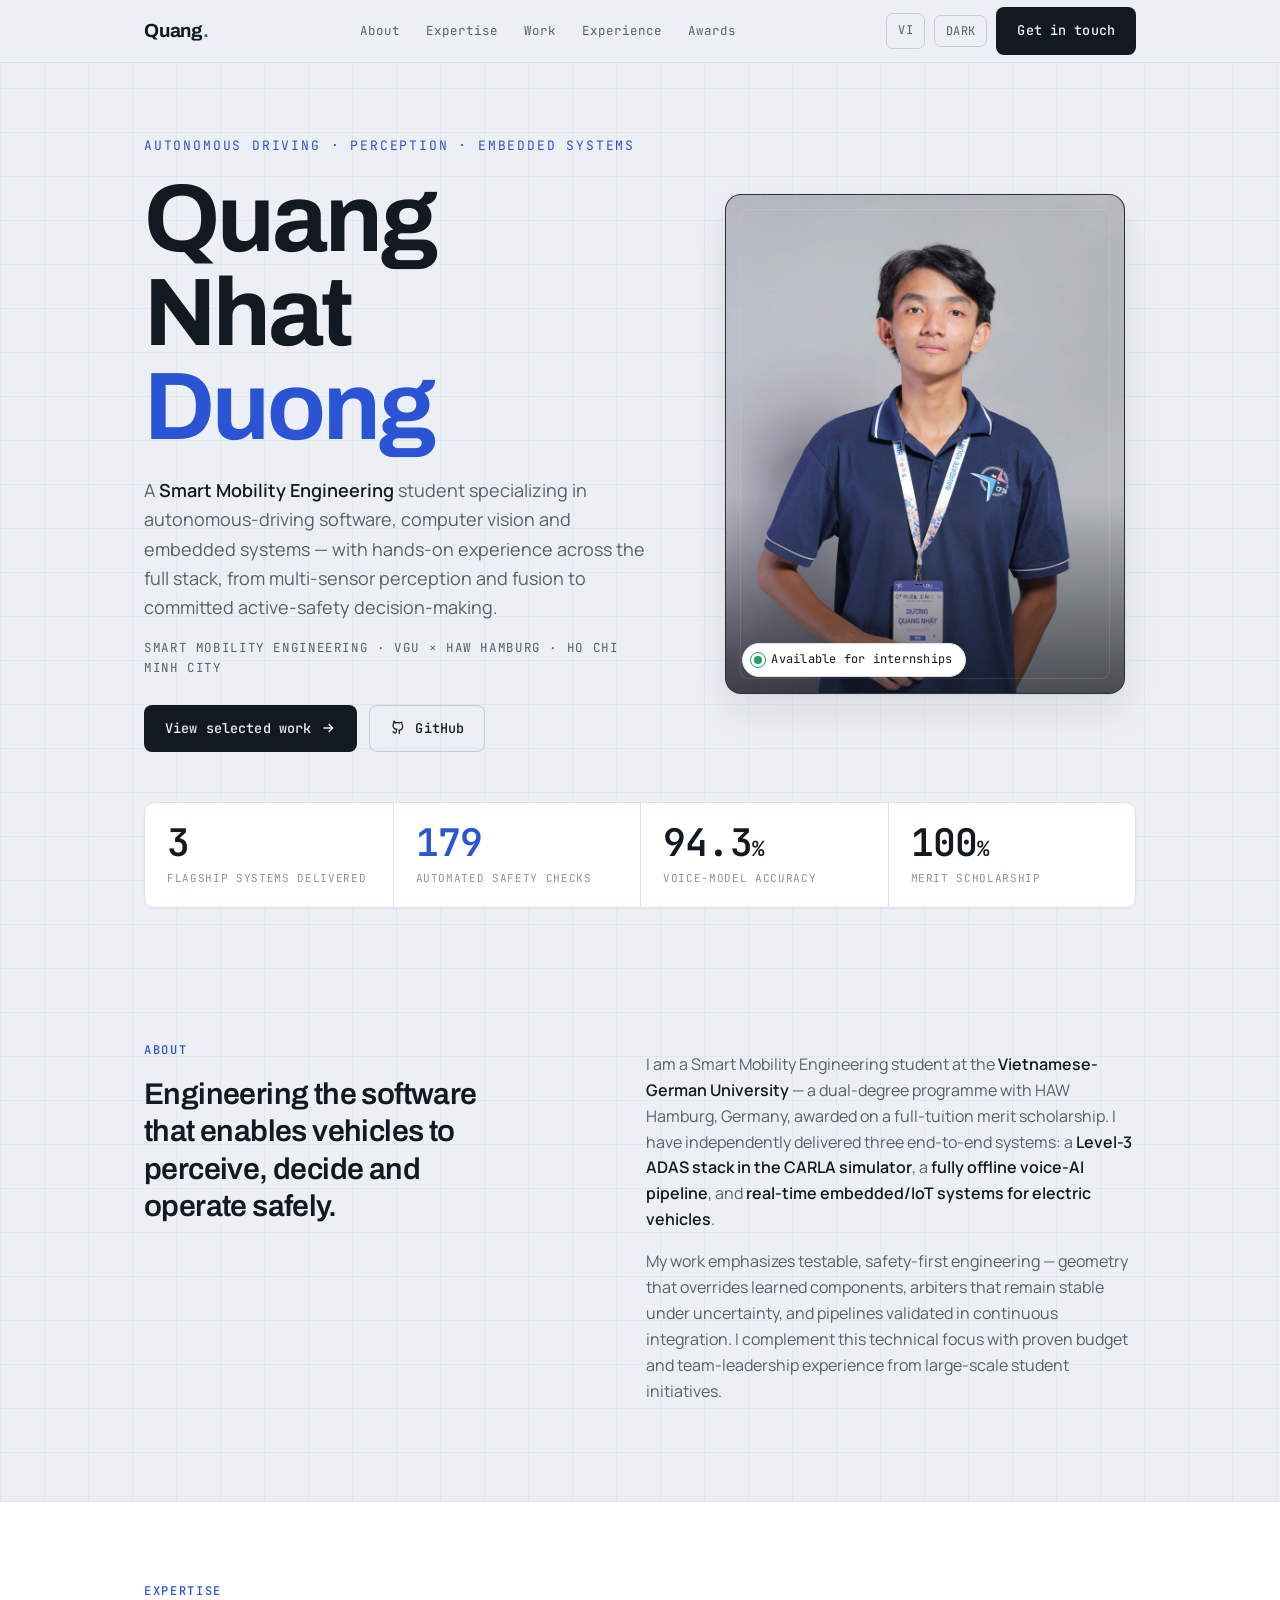
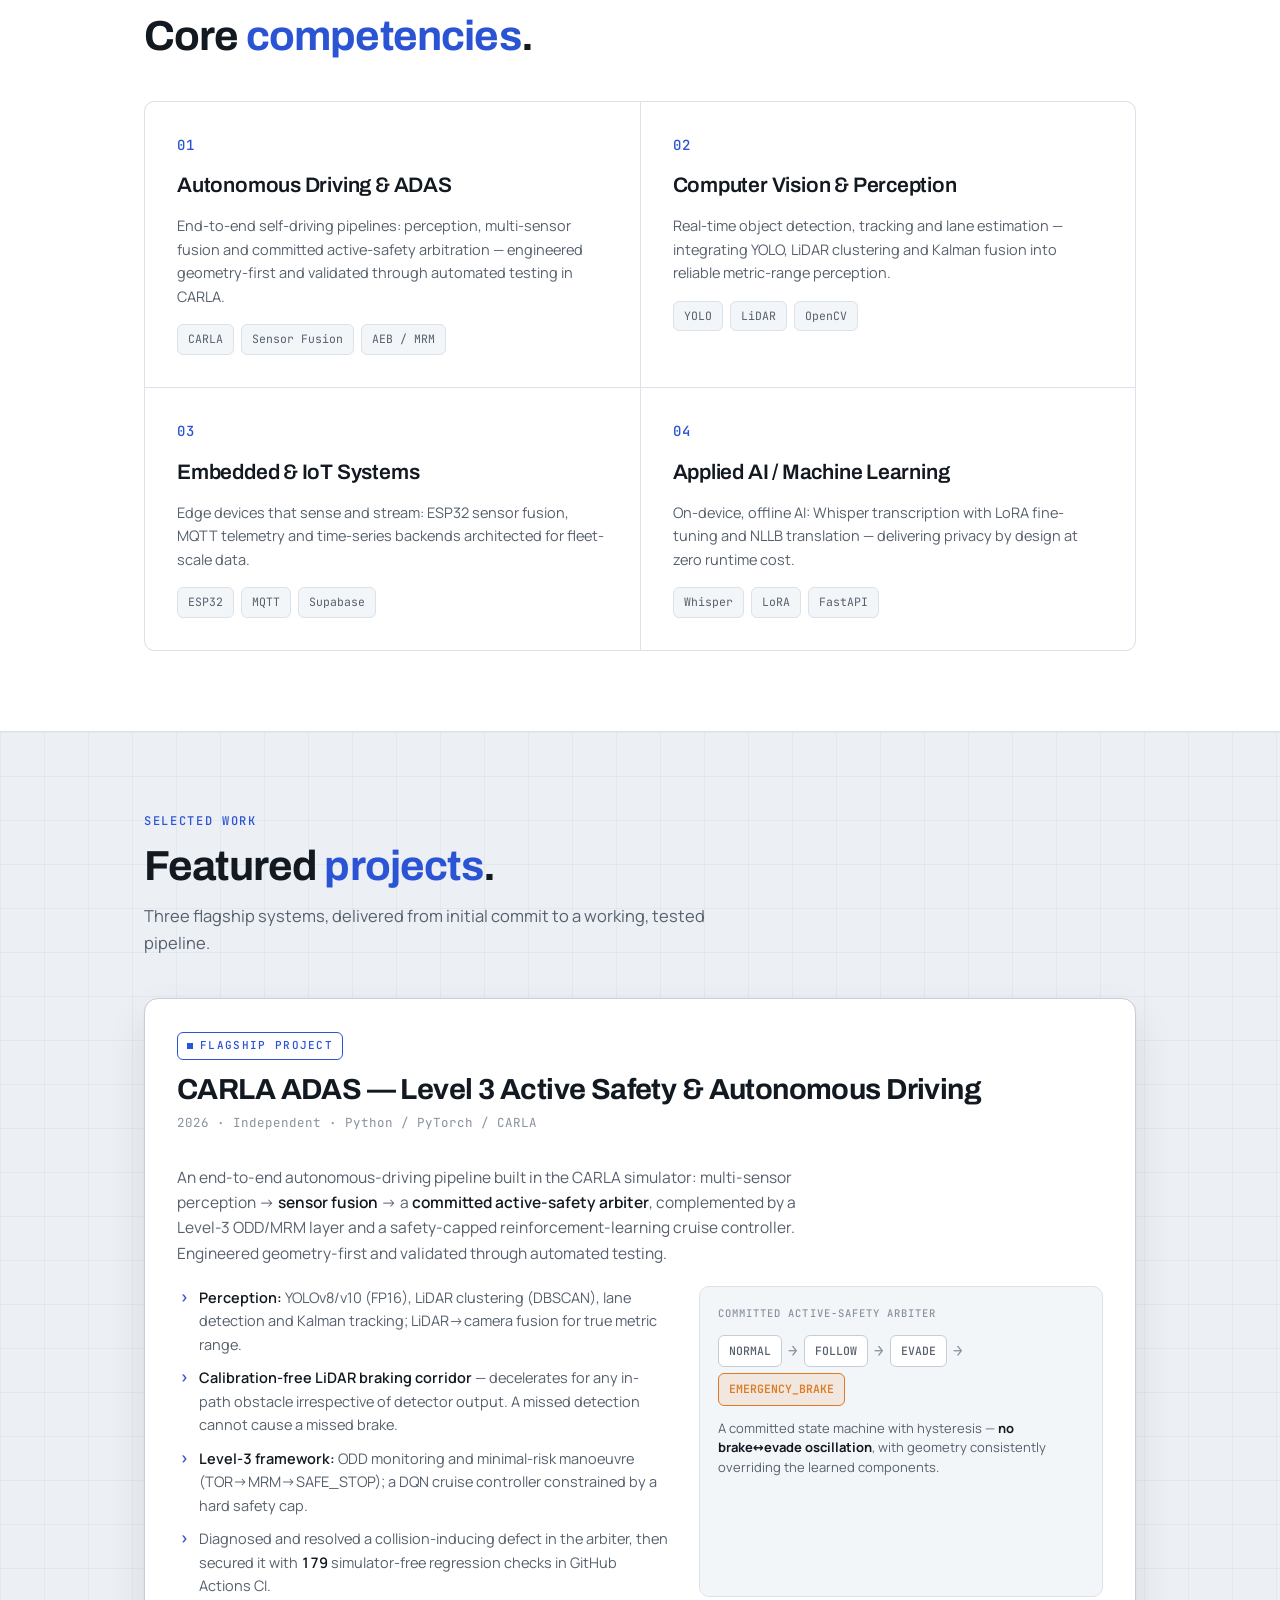
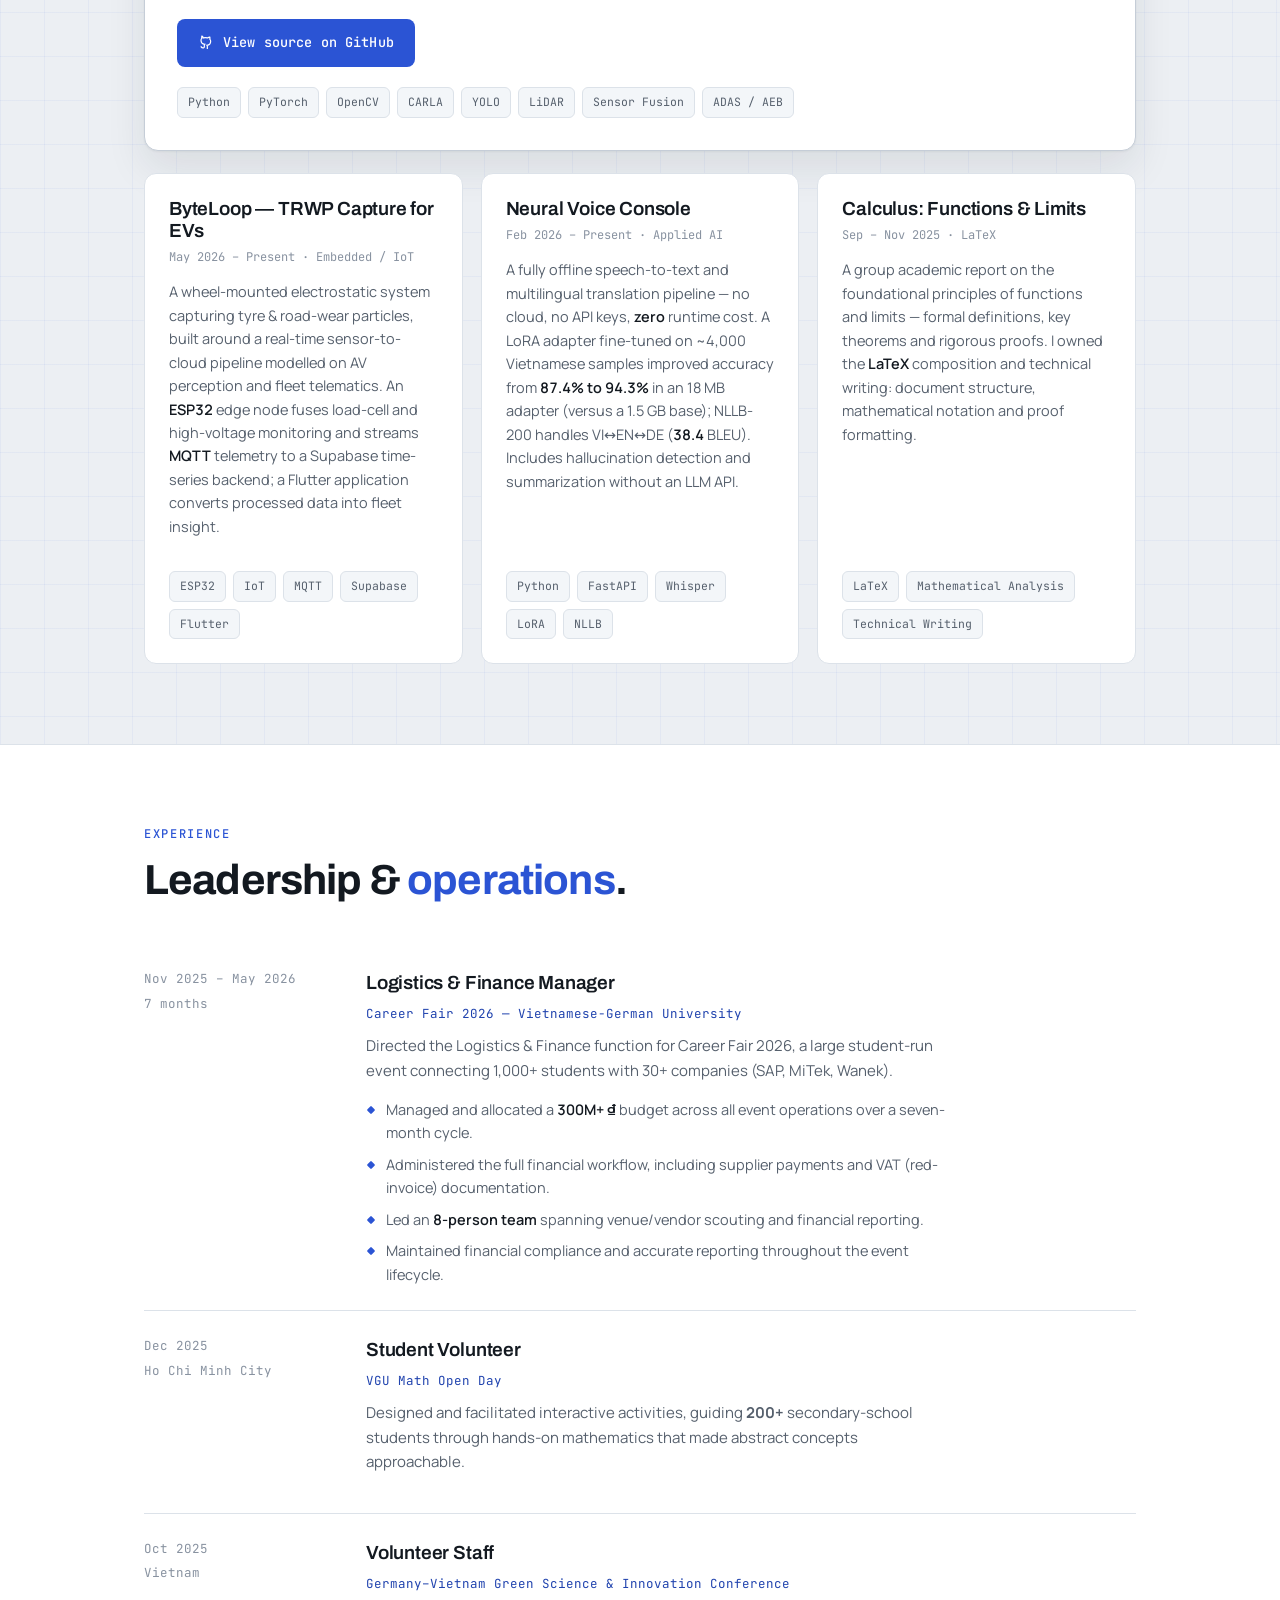
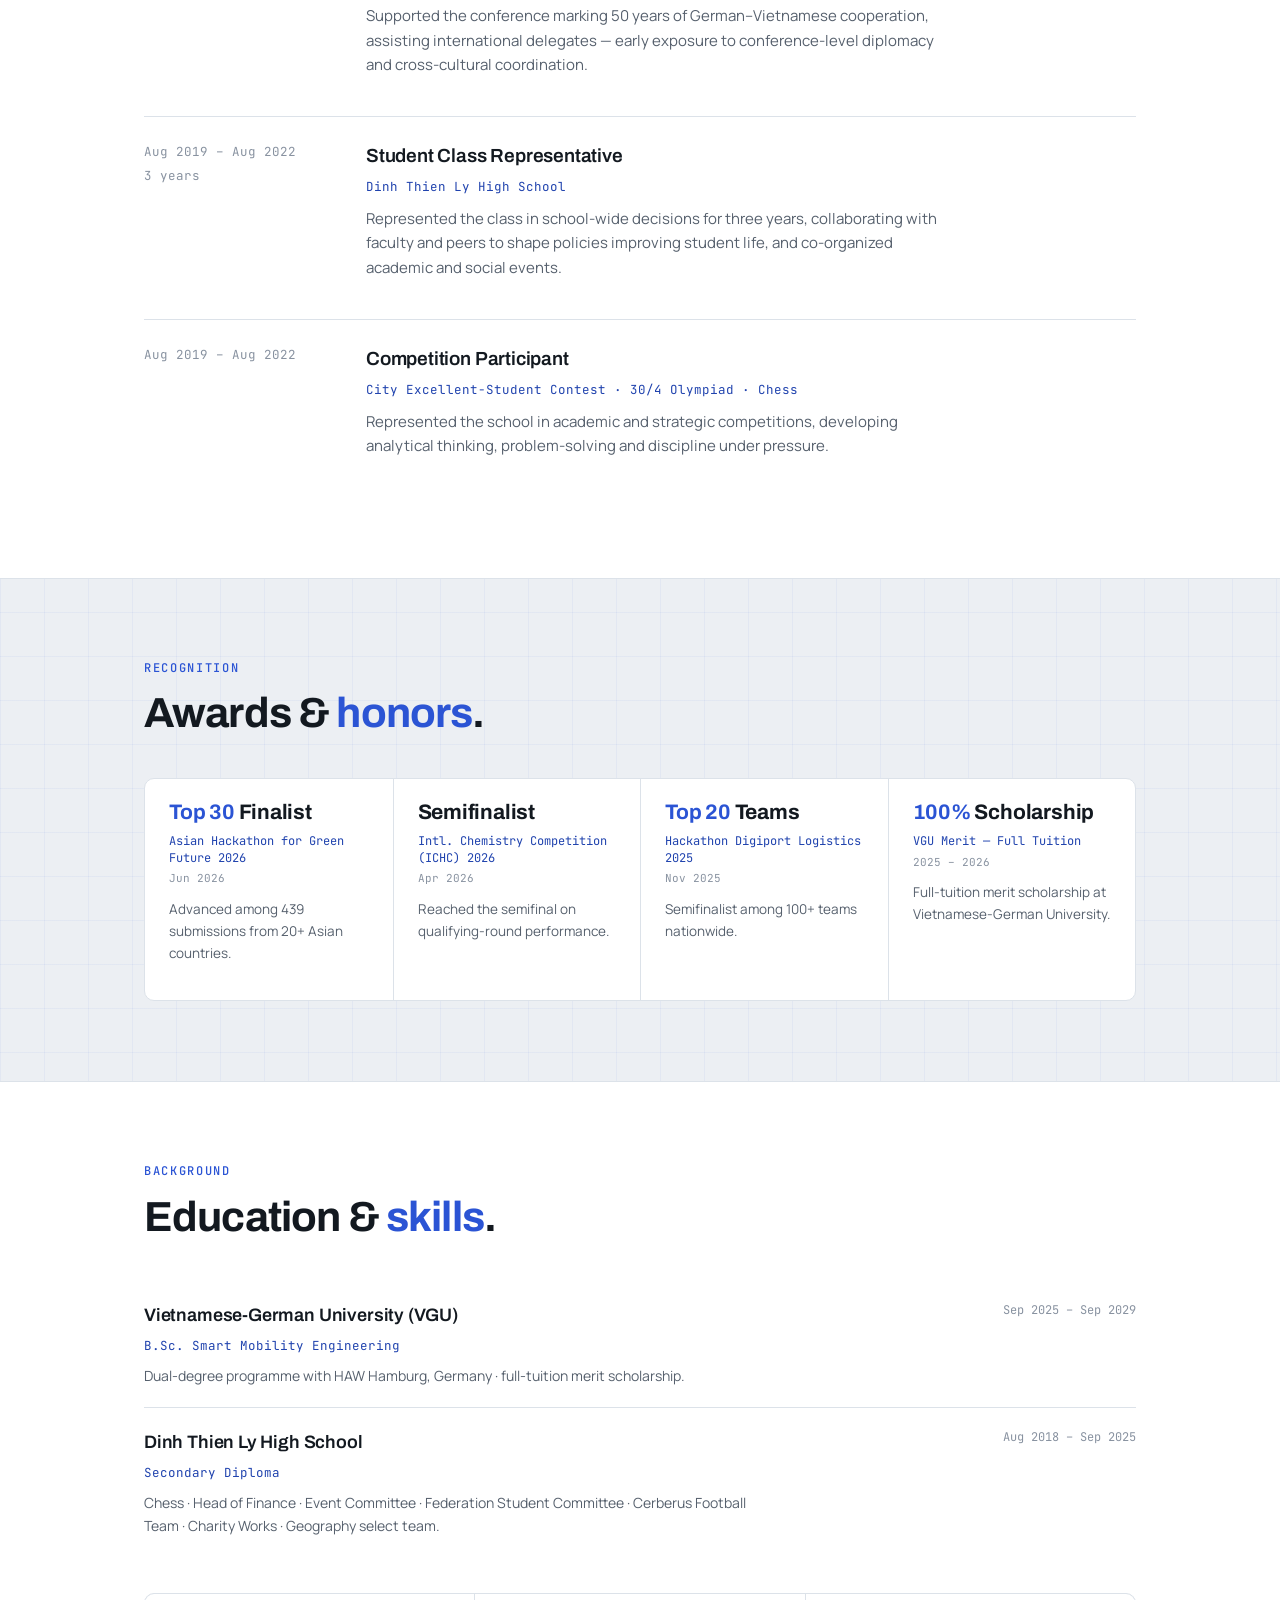
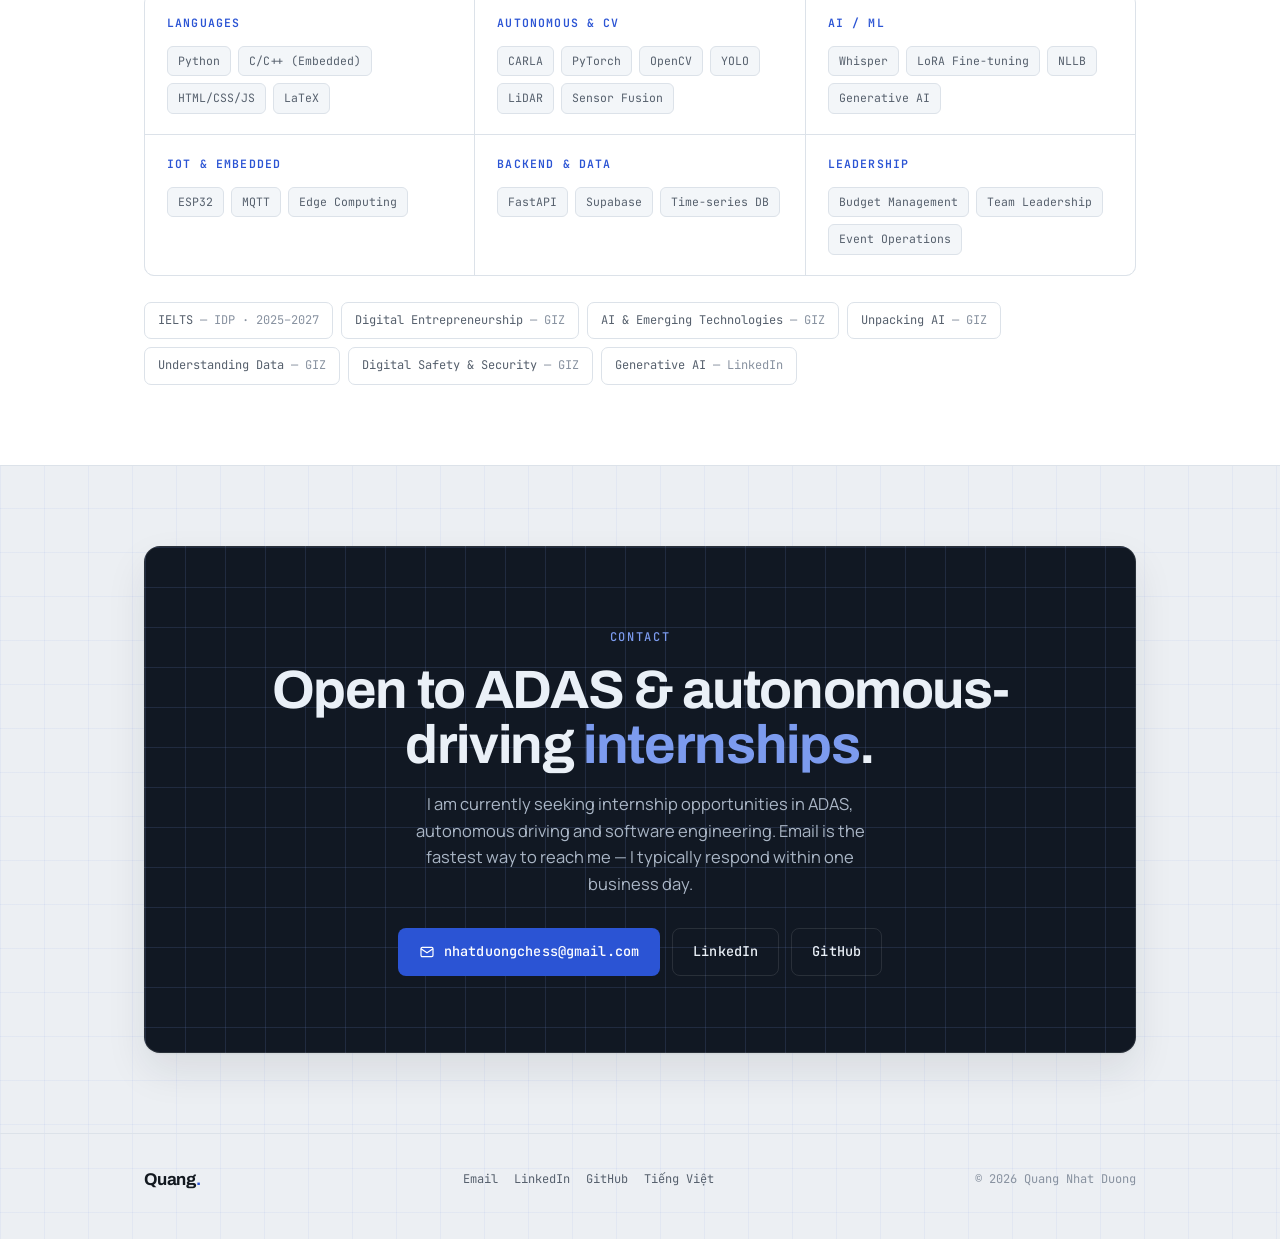
==== en.html @ a014e850 "Add portrait photo, professionalize copy, surface GitHub - Add assets/portrait.jpg and place it in t" ====
<!DOCTYPE html>
<html lang="en">
<head>
<meta charset="UTF-8">
<meta name="viewport" content="width=device-width, initial-scale=1.0">
<title>Quang Nhat Duong — Smart Mobility Engineer</title>
<meta name="description" content="Quang Nhat Duong — Smart Mobility Engineering student specializing in autonomous-driving software, computer vision and embedded systems. L3 ADAS in CARLA, offline voice AI, real-time EV telemetry.">
<link rel="preconnect" href="https://fonts.googleapis.com">
<link rel="preconnect" href="https://fonts.gstatic.com" crossorigin>
<link rel="stylesheet" href="https://fonts.googleapis.com/css2?family=Archivo:wght@500;600;700&family=JetBrains+Mono:wght@400;500;600&family=Manrope:wght@400;500;600;700&display=swap">
<link rel="stylesheet" href="styles.css">
</head>
<body>

<div class="topbar">
  <div class="wrap topbar-inner">
    <a class="brand" href="#top">Quang<span class="dotm">.</span></a>
    <nav class="topnav">
      <a href="#about">About</a>
      <a href="#expertise">Expertise</a>
      <a href="#work">Work</a>
      <a href="#experience">Experience</a>
      <a href="#awards">Awards</a>
    </nav>
    <div class="controls">
      <a class="icon-btn" href="index.html" title="Tiếng Việt">VI</a>
      <button class="icon-btn" data-theme-toggle aria-label="Toggle color theme"><span class="tstate">DARK</span></button>
      <a class="btn btn-dark" href="#contact">Get in touch</a>
    </div>
  </div>
</div>

<header class="hero wrap" id="top">
  <div class="hero-grid">
    <div>
      <div class="hero-hi">Autonomous Driving · Perception · Embedded Systems</div>
      <h1 class="hero-name">Quang Nhat<br><em>Duong</em></h1>
      <p class="hero-lead">A <strong>Smart Mobility Engineering</strong> student specializing in autonomous-driving software, computer vision and embedded systems — with hands-on experience across the full stack, from multi-sensor perception and fusion to committed active-safety decision-making.</p>
      <div class="hero-role">Smart Mobility Engineering · VGU × HAW Hamburg · Ho Chi Minh City</div>
      <div class="hero-cta">
        <a class="btn btn-dark" href="#work">View selected work
          <svg viewBox="0 0 24 24" stroke-width="2"><path d="M5 12h14M13 6l6 6-6 6"/></svg>
        </a>
        <a class="btn btn-outline" href="https://github.com/nhatduongchess-cloud" target="_blank" rel="noopener">
          <svg viewBox="0 0 24 24" stroke-width="1.8"><path d="M9 19c-4 1.5-4-2-5-2m10 4v-3.5c0-1 .1-1.4-.5-2 2.8-.3 5.5-1.4 5.5-6a4.6 4.6 0 0 0-1.3-3.2 4.3 4.3 0 0 0-.1-3.2s-1-.3-3.4 1.3a11.7 11.7 0 0 0-6.2 0C6.9 1.3 5.9 1.6 5.9 1.6a4.3 4.3 0 0 0-.1 3.2A4.6 4.6 0 0 0 4.5 8c0 4.6 2.7 5.7 5.5 6-.6.6-.6 1.2-.5 2V19"/></svg>
          GitHub
        </a>
      </div>
    </div>
    <div class="hero-panel">
      <img src="assets/portrait.jpg" alt="Portrait of Quang Nhat Duong" width="860" height="1291">
      <div class="scrim"></div>
      <span class="avail pill"><span class="dot"></span>Available for internships</span>
    </div>
  </div>

  <div class="stats">
    <div class="stat"><div class="n">3</div><div class="l">Flagship systems delivered</div></div>
    <div class="stat"><div class="n"><b>179</b></div><div class="l">Automated safety checks</div></div>
    <div class="stat"><div class="n">94.3<span style="font-size:.55em">%</span></div><div class="l">Voice-model accuracy</div></div>
    <div class="stat"><div class="n">100<span style="font-size:.55em">%</span></div><div class="l">Merit scholarship</div></div>
  </div>
</header>

<main>

  <!-- ABOUT -->
  <section class="section wrap" id="about">
    <div class="about-grid">
      <div>
        <span class="eyebrow">About</span>
        <p class="about-lead" style="margin-top:14px;">Engineering the software that enables vehicles to perceive, decide and operate safely.</p>
      </div>
      <div class="about-body">
        <p>I am a Smart Mobility Engineering student at the <strong>Vietnamese-German University</strong> — a dual-degree programme with HAW Hamburg, Germany, awarded on a full-tuition merit scholarship. I have independently delivered three end-to-end systems: a <strong>Level-3 ADAS stack in the CARLA simulator</strong>, a <strong>fully offline voice-AI pipeline</strong>, and <strong>real-time embedded/IoT systems for electric vehicles</strong>.</p>
        <p style="margin-top:14px;">My work emphasizes testable, safety-first engineering — geometry that overrides learned components, arbiters that remain stable under uncertainty, and pipelines validated in continuous integration. I complement this technical focus with proven budget and team-leadership experience from large-scale student initiatives.</p>
      </div>
    </div>
  </section>

  <!-- EXPERTISE -->
  <section class="section alt" id="expertise">
    <div class="wrap">
      <div class="sec-head">
        <span class="eyebrow">Expertise</span>
        <h2 class="sec-title">Core <em>competencies</em>.</h2>
      </div>
      <div class="services">
        <div class="service">
          <div class="no">01</div>
          <h3>Autonomous Driving &amp; ADAS</h3>
          <p>End-to-end self-driving pipelines: perception, multi-sensor fusion and committed active-safety arbitration — engineered geometry-first and validated through automated testing in CARLA.</p>
          <div class="st tags"><span class="tag">CARLA</span><span class="tag">Sensor Fusion</span><span class="tag">AEB / MRM</span></div>
        </div>
        <div class="service">
          <div class="no">02</div>
          <h3>Computer Vision &amp; Perception</h3>
          <p>Real-time object detection, tracking and lane estimation — integrating YOLO, LiDAR clustering and Kalman fusion into reliable metric-range perception.</p>
          <div class="st tags"><span class="tag">YOLO</span><span class="tag">LiDAR</span><span class="tag">OpenCV</span></div>
        </div>
        <div class="service">
          <div class="no">03</div>
          <h3>Embedded &amp; IoT Systems</h3>
          <p>Edge devices that sense and stream: ESP32 sensor fusion, MQTT telemetry and time-series backends architected for fleet-scale data.</p>
          <div class="st tags"><span class="tag">ESP32</span><span class="tag">MQTT</span><span class="tag">Supabase</span></div>
        </div>
        <div class="service">
          <div class="no">04</div>
          <h3>Applied AI / Machine Learning</h3>
          <p>On-device, offline AI: Whisper transcription with LoRA fine-tuning and NLLB translation — delivering privacy by design at zero runtime cost.</p>
          <div class="st tags"><span class="tag">Whisper</span><span class="tag">LoRA</span><span class="tag">FastAPI</span></div>
        </div>
      </div>
    </div>
  </section>

  <!-- WORK / PROJECTS -->
  <section class="section wrap" id="work">
    <div class="sec-head">
      <span class="eyebrow">Selected work</span>
      <h2 class="sec-title">Featured <em>projects</em>.</h2>
      <p class="sec-sub">Three flagship systems, delivered from initial commit to a working, tested pipeline.</p>
    </div>

    <div class="feature">
      <div class="feature-top">
        <div>
          <span class="flag"><span class="dot" style="width:6px;height:6px;background:var(--accent)"></span>Flagship project</span>
          <h3 class="ptitle">CARLA ADAS — Level&nbsp;3 Active Safety &amp; Autonomous Driving</h3>
          <div class="pmeta">2026 · Independent · Python / PyTorch / CARLA</div>
        </div>
      </div>
      <div class="feature-body">
        <p class="desc">An end-to-end autonomous-driving pipeline built in the CARLA simulator: multi-sensor perception → <b>sensor fusion</b> → a <b>committed active-safety arbiter</b>, complemented by a Level-3 ODD/MRM layer and a safety-capped reinforcement-learning cruise controller. Engineered geometry-first and validated through automated testing.</p>
        <div class="pgrid-2">
          <ul class="speclist">
            <li><b>Perception:</b> YOLOv8/v10 (FP16), LiDAR clustering (DBSCAN), lane detection and Kalman tracking; LiDAR→camera fusion for true metric range.</li>
            <li><b>Calibration-free LiDAR braking corridor</b> — decelerates for any in-path obstacle irrespective of detector output. A missed detection cannot cause a missed brake.</li>
            <li><b>Level-3 framework:</b> ODD monitoring and minimal-risk manoeuvre (TOR→MRM→SAFE_STOP); a DQN cruise controller constrained by a hard safety cap.</li>
            <li>Diagnosed and resolved a collision-inducing defect in the arbiter, then secured it with <b>179</b> simulator-free regression checks in GitHub Actions CI.</li>
          </ul>
          <div class="fsm">
            <div class="cap">Committed active-safety arbiter</div>
            <div class="fsm-flow">
              <span class="state">NORMAL</span><span class="arrow">→</span>
              <span class="state">FOLLOW</span><span class="arrow">→</span>
              <span class="state">EVADE</span><span class="arrow">→</span>
              <span class="state commit">EMERGENCY_BRAKE</span>
            </div>
            <p class="fsm-note">A committed state machine with hysteresis — <b>no brake↔evade oscillation</b>, with geometry consistently overriding the learned components.</p>
          </div>
        </div>
        <a class="btn btn-accent repo-btn" href="https://github.com/nhatduongchess-cloud/carla-adas-active-safety-project" target="_blank" rel="noopener">
          <svg viewBox="0 0 24 24" stroke-width="1.8"><path d="M9 19c-4 1.5-4-2-5-2m10 4v-3.5c0-1 .1-1.4-.5-2 2.8-.3 5.5-1.4 5.5-6a4.6 4.6 0 0 0-1.3-3.2 4.3 4.3 0 0 0-.1-3.2s-1-.3-3.4 1.3a11.7 11.7 0 0 0-6.2 0C6.9 1.3 5.9 1.6 5.9 1.6a4.3 4.3 0 0 0-.1 3.2A4.6 4.6 0 0 0 4.5 8c0 4.6 2.7 5.7 5.5 6-.6.6-.6 1.2-.5 2V19"/></svg>
          View source on GitHub
        </a>
        <div class="tags">
          <span class="tag">Python</span><span class="tag">PyTorch</span><span class="tag">OpenCV</span>
          <span class="tag">CARLA</span><span class="tag">YOLO</span><span class="tag">LiDAR</span>
          <span class="tag">Sensor Fusion</span><span class="tag">ADAS / AEB</span>
        </div>
      </div>
    </div>

    <div class="pgrid">
      <article class="pcard">
        <h3 class="ptitle">ByteLoop — TRWP Capture for EVs</h3>
        <div class="pmeta">May 2026 – Present · Embedded / IoT</div>
        <p class="desc">A wheel-mounted electrostatic system capturing tyre &amp; road-wear particles, built around a real-time sensor-to-cloud pipeline modelled on AV perception and fleet telematics. An <b>ESP32</b> edge node fuses load-cell and high-voltage monitoring and streams <b>MQTT</b> telemetry to a Supabase time-series backend; a Flutter application converts processed data into fleet insight.</p>
        <div class="tags"><span class="tag">ESP32</span><span class="tag">IoT</span><span class="tag">MQTT</span><span class="tag">Supabase</span><span class="tag">Flutter</span></div>
      </article>
      <article class="pcard">
        <h3 class="ptitle">Neural Voice Console</h3>
        <div class="pmeta">Feb 2026 – Present · Applied AI</div>
        <p class="desc">A fully offline speech-to-text and multilingual translation pipeline — no cloud, no API keys, <b>zero</b> runtime cost. A LoRA adapter fine-tuned on ~4,000 Vietnamese samples improved accuracy from <b>87.4% to 94.3%</b> in an 18 MB adapter (versus a 1.5 GB base); NLLB-200 handles VI↔EN↔DE (<b>38.4</b> BLEU). Includes hallucination detection and summarization without an LLM API.</p>
        <div class="tags"><span class="tag">Python</span><span class="tag">FastAPI</span><span class="tag">Whisper</span><span class="tag">LoRA</span><span class="tag">NLLB</span></div>
      </article>
      <article class="pcard">
        <h3 class="ptitle">Calculus: Functions &amp; Limits</h3>
        <div class="pmeta">Sep – Nov 2025 · LaTeX</div>
        <p class="desc">A group academic report on the foundational principles of functions and limits — formal definitions, key theorems and rigorous proofs. I owned the <b>LaTeX</b> composition and technical writing: document structure, mathematical notation and proof formatting.</p>
        <div class="tags"><span class="tag">LaTeX</span><span class="tag">Mathematical Analysis</span><span class="tag">Technical Writing</span></div>
      </article>
    </div>
  </section>

  <!-- EXPERIENCE -->
  <section class="section alt" id="experience">
    <div class="wrap">
      <div class="sec-head">
        <span class="eyebrow">Experience</span>
        <h2 class="sec-title">Leadership &amp; <em>operations</em>.</h2>
      </div>
      <div class="ledger">
        <article class="entry">
          <div class="when">Nov 2025 – May 2026<span class="dur">7 months</span></div>
          <div>
            <h3 class="role">Logistics &amp; Finance Manager</h3>
            <div class="org">Career Fair 2026 — Vietnamese-German University</div>
            <p class="body">Directed the Logistics &amp; Finance function for Career Fair 2026, a large student-run event connecting 1,000+ students with 30+ companies (SAP, MiTek, Wanek).</p>
            <ul>
              <li>Managed and allocated a <b>300M+ ₫</b> budget across all event operations over a seven-month cycle.</li>
              <li>Administered the full financial workflow, including supplier payments and VAT (red-invoice) documentation.</li>
              <li>Led an <b>8-person team</b> spanning venue/vendor scouting and financial reporting.</li>
              <li>Maintained financial compliance and accurate reporting throughout the event lifecycle.</li>
            </ul>
          </div>
        </article>
        <article class="entry">
          <div class="when">Dec 2025<span class="dur">Ho Chi Minh City</span></div>
          <div>
            <h3 class="role">Student Volunteer</h3>
            <div class="org">VGU Math Open Day</div>
            <p class="body">Designed and facilitated interactive activities, guiding <b>200+</b> secondary-school students through hands-on mathematics that made abstract concepts approachable.</p>
          </div>
        </article>
        <article class="entry">
          <div class="when">Oct 2025<span class="dur">Vietnam</span></div>
          <div>
            <h3 class="role">Volunteer Staff</h3>
            <div class="org">Germany–Vietnam Green Science &amp; Innovation Conference</div>
            <p class="body">Supported the conference marking 50 years of German–Vietnamese cooperation, assisting international delegates — early exposure to conference-level diplomacy and cross-cultural coordination.</p>
          </div>
        </article>
        <article class="entry">
          <div class="when">Aug 2019 – Aug 2022<span class="dur">3 years</span></div>
          <div>
            <h3 class="role">Student Class Representative</h3>
            <div class="org">Dinh Thien Ly High School</div>
            <p class="body">Represented the class in school-wide decisions for three years, collaborating with faculty and peers to shape policies improving student life, and co-organized academic and social events.</p>
          </div>
        </article>
        <article class="entry">
          <div class="when">Aug 2019 – Aug 2022</div>
          <div>
            <h3 class="role">Competition Participant</h3>
            <div class="org">City Excellent-Student Contest · 30/4 Olympiad · Chess</div>
            <p class="body">Represented the school in academic and strategic competitions, developing analytical thinking, problem-solving and discipline under pressure.</p>
          </div>
        </article>
      </div>
    </div>
  </section>

  <!-- AWARDS -->
  <section class="section wrap" id="awards">
    <div class="sec-head">
      <span class="eyebrow">Recognition</span>
      <h2 class="sec-title">Awards &amp; <em>honors</em>.</h2>
    </div>
    <div class="awards">
      <div class="award">
        <div class="rank"><b>Top 30</b> Finalist</div>
        <div class="ev">Asian Hackathon for Green Future 2026</div>
        <div class="dt">Jun 2026</div>
        <p class="note">Advanced among 439 submissions from 20+ Asian countries.</p>
      </div>
      <div class="award">
        <div class="rank">Semifinalist</div>
        <div class="ev">Intl. Chemistry Competition (ICHC) 2026</div>
        <div class="dt">Apr 2026</div>
        <p class="note">Reached the semifinal on qualifying-round performance.</p>
      </div>
      <div class="award">
        <div class="rank"><b>Top 20</b> Teams</div>
        <div class="ev">Hackathon Digiport Logistics 2025</div>
        <div class="dt">Nov 2025</div>
        <p class="note">Semifinalist among 100+ teams nationwide.</p>
      </div>
      <div class="award">
        <div class="rank"><b>100%</b> Scholarship</div>
        <div class="ev">VGU Merit — Full Tuition</div>
        <div class="dt">2025 – 2026</div>
        <p class="note">Full-tuition merit scholarship at Vietnamese-German University.</p>
      </div>
    </div>
  </section>

  <!-- EDUCATION + SKILLS -->
  <section class="section alt" id="skills">
    <div class="wrap">
      <div class="sec-head">
        <span class="eyebrow">Background</span>
        <h2 class="sec-title">Education &amp; <em>skills</em>.</h2>
      </div>

      <div class="edu" style="margin-bottom:36px;">
        <div class="edu-row">
          <div>
            <div class="inst">Vietnamese-German University (VGU)</div>
            <div class="deg">B.Sc. Smart Mobility Engineering</div>
            <div class="act">Dual-degree programme with HAW Hamburg, Germany · full-tuition merit scholarship.</div>
          </div>
          <div class="when">Sep 2025 – Sep 2029</div>
        </div>
        <div class="edu-row">
          <div>
            <div class="inst">Dinh Thien Ly High School</div>
            <div class="deg">Secondary Diploma</div>
            <div class="act">Chess · Head of Finance · Event Committee · Federation Student Committee · Cerberus Football Team · Charity Works · Geography select team.</div>
          </div>
          <div class="when">Aug 2018 – Sep 2025</div>
        </div>
      </div>

      <div class="skillmatrix">
        <div class="skillcat"><h3>Languages</h3><div class="tags"><span class="tag">Python</span><span class="tag">C/C++ (Embedded)</span><span class="tag">HTML/CSS/JS</span><span class="tag">LaTeX</span></div></div>
        <div class="skillcat"><h3>Autonomous &amp; CV</h3><div class="tags"><span class="tag">CARLA</span><span class="tag">PyTorch</span><span class="tag">OpenCV</span><span class="tag">YOLO</span><span class="tag">LiDAR</span><span class="tag">Sensor Fusion</span></div></div>
        <div class="skillcat"><h3>AI / ML</h3><div class="tags"><span class="tag">Whisper</span><span class="tag">LoRA Fine-tuning</span><span class="tag">NLLB</span><span class="tag">Generative AI</span></div></div>
        <div class="skillcat"><h3>IoT &amp; Embedded</h3><div class="tags"><span class="tag">ESP32</span><span class="tag">MQTT</span><span class="tag">Edge Computing</span></div></div>
        <div class="skillcat"><h3>Backend &amp; Data</h3><div class="tags"><span class="tag">FastAPI</span><span class="tag">Supabase</span><span class="tag">Time-series DB</span></div></div>
        <div class="skillcat"><h3>Leadership</h3><div class="tags"><span class="tag">Budget Management</span><span class="tag">Team Leadership</span><span class="tag">Event Operations</span></div></div>
      </div>

      <div class="certs" style="margin-top:26px;">
        <span class="cert">IELTS <i>— IDP · 2025–2027</i></span>
        <span class="cert">Digital Entrepreneurship <i>— GIZ</i></span>
        <span class="cert">AI &amp; Emerging Technologies <i>— GIZ</i></span>
        <span class="cert">Unpacking AI <i>— GIZ</i></span>
        <span class="cert">Understanding Data <i>— GIZ</i></span>
        <span class="cert">Digital Safety &amp; Security <i>— GIZ</i></span>
        <span class="cert">Generative AI <i>— LinkedIn</i></span>
      </div>
    </div>
  </section>

  <!-- CONTACT -->
  <section class="section wrap" id="contact">
    <div class="cta">
      <span class="eyebrow">Contact</span>
      <h2>Open to ADAS &amp; autonomous-<br>driving <em>internships</em>.</h2>
      <p>I am currently seeking internship opportunities in ADAS, autonomous driving and software engineering. Email is the fastest way to reach me — I typically respond within one business day.</p>
      <div class="hero-cta">
        <a class="btn btn-accent" href="mailto:nhatduongchess@gmail.com">
          <svg viewBox="0 0 24 24" stroke-width="1.8"><rect x="3" y="5" width="18" height="14" rx="2"/><path d="m3 7 9 6 9-6"/></svg>
          nhatduongchess@gmail.com
        </a>
        <a class="btn btn-outline" href="https://www.linkedin.com/in/quang-nhat-duong-95208b382/" target="_blank" rel="noopener">LinkedIn</a>
        <a class="btn btn-outline" href="https://github.com/nhatduongchess-cloud" target="_blank" rel="noopener">GitHub</a>
      </div>
    </div>
  </section>

</main>

<footer class="foot">
  <div class="wrap foot-inner">
    <div class="brand">Quang<span class="dotm">.</span></div>
    <div class="links">
      <a href="mailto:nhatduongchess@gmail.com">Email</a>
      <a href="https://www.linkedin.com/in/quang-nhat-duong-95208b382/" target="_blank" rel="noopener">LinkedIn</a>
      <a href="https://github.com/nhatduongchess-cloud" target="_blank" rel="noopener">GitHub</a>
      <a href="index.html">Tiếng Việt</a>
    </div>
    <div>© 2026 Quang Nhat Duong</div>
  </div>
</footer>

<script src="app.js"></script>
</body>
</html>
---- styles.css ----
/* ============================================================
   Quang Nhat Duong — Portfolio
   "Technical editorial" — Archivo + Manrope + JetBrains Mono
   ============================================================ */

/* ---- Tokens: light (default) ---- */
:root{
  --paper:#ECEFF3;
  --surface:#FFFFFF;
  --surface-2:#F3F6F9;
  --ink:#131920;
  --sub:#56606D;
  --faint:#8892A0;
  --line:#DCE2E9;
  --line-strong:#C5CDD7;
  --accent:#2B54D4;
  --accent-ink:#2043AE;
  --accent-soft:#7C9BEE;
  --wash:rgba(43,84,212,0.07);
  --panel:#111823;         /* dark graphite panels in both themes */
  --panel-ink:#EAF0F7;
  --panel-line:rgba(255,255,255,0.10);
  --grid:rgba(43,84,212,0.05);
  --grid-panel:rgba(124,155,238,0.14);
  --good:#1F9D63;
  --signal:#DE7A24;        /* amber = committed-brake state only */
  --shadow-sm:0 1px 2px rgba(20,30,45,.05);
  --shadow:0 1px 2px rgba(20,30,45,.05), 0 18px 40px rgba(20,30,45,.09);

  --display:'Archivo',system-ui,-apple-system,'Segoe UI',sans-serif;
  --sans:'Manrope',system-ui,-apple-system,'Segoe UI',Roboto,sans-serif;
  --mono:'JetBrains Mono',ui-monospace,SFMono-Regular,Menlo,Consolas,monospace;

  --maxw:1120px;
  --gutter:clamp(20px,5vw,68px);
  --r:10px;
}

@media (prefers-color-scheme: dark){
  :root:not([data-theme="light"]){
    --paper:#0A0E13;
    --surface:#121922;
    --surface-2:#0E141B;
    --ink:#E7EDF3;
    --sub:#98A3B1;
    --faint:#69737F;
    --line:#202A35;
    --line-strong:#32404D;
    --accent:#5C82F5;
    --accent-ink:#84A1F8;
    --accent-soft:#3E5AAE;
    --wash:rgba(92,130,245,0.12);
    --panel:#0E141B;
    --panel-ink:#E7EDF3;
    --panel-line:rgba(255,255,255,0.08);
    --grid:rgba(92,130,245,0.06);
    --grid-panel:rgba(92,130,245,0.10);
    --good:#3FB985;
    --signal:#EC9350;
    --shadow-sm:0 1px 2px rgba(0,0,0,.35);
    --shadow:0 1px 2px rgba(0,0,0,.35), 0 20px 46px rgba(0,0,0,.45);
  }
}
:root[data-theme="dark"]{
  --paper:#0A0E13;
  --surface:#121922;
  --surface-2:#0E141B;
  --ink:#E7EDF3;
  --sub:#98A3B1;
  --faint:#69737F;
  --line:#202A35;
  --line-strong:#32404D;
  --accent:#5C82F5;
  --accent-ink:#84A1F8;
  --accent-soft:#3E5AAE;
  --wash:rgba(92,130,245,0.12);
  --panel:#0E141B;
  --panel-ink:#E7EDF3;
  --panel-line:rgba(255,255,255,0.08);
  --grid:rgba(92,130,245,0.06);
  --grid-panel:rgba(92,130,245,0.10);
  --good:#3FB985;
  --signal:#EC9350;
  --shadow-sm:0 1px 2px rgba(0,0,0,.35);
  --shadow:0 1px 2px rgba(0,0,0,.35), 0 20px 46px rgba(0,0,0,.45);
}

*{box-sizing:border-box;}
html{scroll-behavior:smooth;}
@media (prefers-reduced-motion: reduce){ html{scroll-behavior:auto;} *{animation-duration:.001ms !important;transition-duration:.001ms !important;} }

body{
  margin:0;
  font-family:var(--sans);
  font-size:16px;line-height:1.62;
  color:var(--ink);
  background-color:var(--paper);
  background-image:linear-gradient(var(--grid) 1px,transparent 1px),linear-gradient(90deg,var(--grid) 1px,transparent 1px);
  background-size:44px 44px;
  -webkit-font-smoothing:antialiased;
  text-rendering:optimizeLegibility;
}
img{max-width:100%;display:block;}
[hidden]{display:none !important;}
a{color:var(--accent-ink);text-decoration:none;}
a:hover{color:var(--accent);}
:focus-visible{outline:2px solid var(--accent);outline-offset:3px;border-radius:3px;}

.wrap{max-width:var(--maxw);margin-inline:auto;padding-inline:var(--gutter);}
.eyebrow{
  font-family:var(--mono);font-weight:500;font-size:12px;
  letter-spacing:.14em;text-transform:uppercase;color:var(--accent);
}
em{font-style:normal;color:var(--accent);}

/* ---- Buttons ---- */
.btn{
  display:inline-flex;align-items:center;gap:9px;
  font-family:var(--mono);font-weight:500;font-size:13.5px;letter-spacing:.01em;
  padding:12px 20px;border-radius:8px;border:1px solid transparent;
  cursor:pointer;transition:transform .15s,box-shadow .15s,background .15s,color .15s,border-color .15s;
}
.btn svg{width:16px;height:16px;stroke:currentColor;fill:none;}
.btn-dark{background:var(--ink);color:var(--paper);}
.btn-dark:hover{color:var(--paper);transform:translateY(-2px);box-shadow:0 10px 22px rgba(20,30,45,.22);}
.btn-accent{background:var(--accent);color:#fff;}
.btn-accent:hover{color:#fff;transform:translateY(-2px);box-shadow:0 10px 24px var(--wash);}
.btn-outline{background:transparent;color:var(--ink);border-color:var(--line-strong);}
.btn-outline:hover{border-color:var(--accent);color:var(--accent);}

/* ---- Availability pill ---- */
.pill{
  display:inline-flex;align-items:center;gap:9px;
  font-family:var(--mono);font-size:12px;letter-spacing:.02em;color:var(--ink);
  background:var(--surface);border:1px solid var(--line);
  padding:6px 13px 6px 11px;border-radius:100px;box-shadow:var(--shadow-sm);
}
.pill .dot{width:8px;height:8px;border-radius:50%;background:var(--good);position:relative;}
.pill .dot::after{content:"";position:absolute;inset:-4px;border-radius:50%;border:1px solid var(--good);animation:ping 2.6s ease-out infinite;}
@keyframes ping{0%{transform:scale(.6);opacity:.7}70%,100%{transform:scale(2);opacity:0}}
@media (prefers-reduced-motion: reduce){ .pill .dot::after{animation:none;} }

/* ============================================================
   Top bar
   ============================================================ */
.topbar{position:sticky;top:0;z-index:40;background:color-mix(in srgb,var(--paper) 84%,transparent);backdrop-filter:blur(10px);border-bottom:1px solid var(--line);}
.topbar-inner{display:flex;align-items:center;justify-content:space-between;gap:16px;height:62px;}
.brand{font-family:var(--display);font-weight:700;font-size:19px;letter-spacing:-.01em;color:var(--ink);}
.brand .dotm{color:var(--accent);}
.topnav{display:flex;align-items:center;gap:4px;}
.topnav a{font-family:var(--mono);font-size:12.5px;color:var(--sub);padding:8px 11px;border-radius:7px;}
.topnav a:hover{color:var(--ink);background:var(--wash);}
.controls{display:flex;align-items:center;gap:9px;}
.icon-btn{font-family:var(--mono);font-size:12px;letter-spacing:.03em;color:var(--sub);background:transparent;border:1px solid var(--line-strong);padding:7px 11px;border-radius:7px;cursor:pointer;}
.icon-btn:hover{border-color:var(--accent);color:var(--accent);}
@media (max-width:860px){ .topnav{display:none;} }

/* ============================================================
   Hero
   ============================================================ */
.hero{padding-block:clamp(40px,7vw,72px) clamp(28px,5vw,48px);}
.hero-grid{display:grid;grid-template-columns:1.1fr .9fr;gap:clamp(28px,5vw,56px);align-items:center;}
.hero-hi{font-family:var(--mono);font-size:13px;letter-spacing:.14em;text-transform:uppercase;color:var(--accent);margin-bottom:16px;}
.hero-name{
  font-family:var(--display);font-weight:700;
  font-size:clamp(48px,8.5vw,96px);line-height:.98;letter-spacing:-.03em;
  margin:0 0 22px;text-wrap:balance;
}
.hero-name em{color:var(--accent);}
.hero-lead{font-size:clamp(16px,2.3vw,18px);color:var(--sub);max-width:52ch;margin-bottom:16px;}
.hero-lead strong{color:var(--ink);font-weight:600;}
.hero-role{font-family:var(--mono);font-size:12.5px;letter-spacing:.05em;color:var(--sub);text-transform:uppercase;margin-bottom:26px;}
.hero-cta{display:flex;flex-wrap:wrap;gap:12px;align-items:center;}

/* technical monogram panel (dark graphite + blueprint grid) */
.hero-panel{position:relative;aspect-ratio:4/5;max-width:400px;justify-self:center;width:100%;
  border-radius:16px;overflow:hidden;border:1px solid var(--panel-line);box-shadow:var(--shadow);
  background-color:var(--panel);
  background-image:linear-gradient(var(--grid-panel) 1px,transparent 1px),linear-gradient(90deg,var(--grid-panel) 1px,transparent 1px);
  background-size:34px 34px;
  display:flex;align-items:center;justify-content:center;}
.hero-panel::before{content:"";position:absolute;inset:14px;border:1px solid var(--panel-line);border-radius:8px;pointer-events:none;z-index:3;}
.hero-panel img{position:absolute;inset:0;width:100%;height:100%;object-fit:cover;object-position:center 16%;z-index:1;}
.hero-panel .scrim{position:absolute;inset:0;z-index:2;pointer-events:none;background:linear-gradient(to top,rgba(9,13,19,.6),transparent 40%);}
.hero-panel .badge,.hero-panel .coords,.hero-panel .avail{z-index:4;}
.hero-panel .mono{font-family:var(--display);font-weight:700;font-size:clamp(96px,17vw,150px);letter-spacing:-.04em;color:var(--panel-ink);line-height:1;}
.hero-panel .mono span{color:var(--accent-soft);}
.hero-panel .badge{position:absolute;right:20px;top:20px;font-family:var(--mono);font-size:10.5px;letter-spacing:.12em;text-transform:uppercase;color:var(--panel-ink);opacity:.8;}
.hero-panel .coords{position:absolute;left:20px;top:20px;font-family:var(--mono);font-size:10.5px;letter-spacing:.06em;color:var(--panel-ink);opacity:.55;}
.hero-panel .avail{position:absolute;left:16px;bottom:16px;}
@media (max-width:820px){
  .hero-grid{grid-template-columns:1fr;}
  .hero-panel{grid-row:1;max-width:280px;aspect-ratio:1/1;}
}

/* ============================================================
   Stat band
   ============================================================ */
.stats{display:grid;grid-template-columns:repeat(4,1fr);gap:0;
  margin-top:clamp(32px,5vw,50px);border:1px solid var(--line);border-radius:var(--r);overflow:hidden;background:var(--surface);box-shadow:var(--shadow-sm);}
.stat{padding:20px 22px;border-left:1px solid var(--line);}
.stat:first-child{border-left:0;}
.stat .n{font-family:var(--mono);font-weight:600;font-size:clamp(28px,4vw,38px);line-height:1;color:var(--ink);font-variant-numeric:tabular-nums;letter-spacing:-.02em;}
.stat .n b{color:var(--accent);font-weight:600;}
.stat .l{font-family:var(--mono);font-size:11px;letter-spacing:.06em;text-transform:uppercase;color:var(--faint);margin-top:10px;line-height:1.4;}
@media (max-width:640px){ .stats{grid-template-columns:repeat(2,1fr);} .stat:nth-child(3){border-left:0;} .stat:nth-child(n+3){border-top:1px solid var(--line);} }

/* ============================================================
   Section scaffold
   ============================================================ */
.section{padding-block:clamp(48px,7vw,80px);}
.section.alt{background:var(--surface);border-block:1px solid var(--line);}
.sec-head{margin-bottom:clamp(28px,4vw,42px);max-width:62ch;}
.sec-head .eyebrow{display:block;margin-bottom:14px;}
.sec-title{font-family:var(--display);font-weight:700;font-size:clamp(28px,4.6vw,42px);line-height:1.04;letter-spacing:-.02em;margin:0;text-wrap:balance;}
.sec-title em{color:var(--accent);}
.sec-sub{margin-top:14px;color:var(--sub);font-size:16.5px;}

/* ---- About ---- */
.about-lead{font-family:var(--display);font-weight:600;font-size:clamp(21px,3.2vw,30px);line-height:1.25;letter-spacing:-.02em;color:var(--ink);max-width:20ch;}
.about-body{color:var(--sub);font-size:16px;max-width:64ch;}
.about-body strong{color:var(--ink);font-weight:600;}
.about-grid{display:grid;grid-template-columns:1fr 1.1fr;gap:clamp(28px,5vw,56px);align-items:start;}
@media (max-width:760px){ .about-grid{grid-template-columns:1fr;gap:20px;} .about-lead{max-width:none;} }

/* ============================================================
   Services (numbered)
   ============================================================ */
.services{display:grid;grid-template-columns:repeat(2,1fr);gap:1px;background:var(--line);border:1px solid var(--line);border-radius:var(--r);overflow:hidden;}
.service{background:var(--surface);padding:clamp(22px,3vw,32px);display:flex;flex-direction:column;gap:12px;transition:background .2s;}
.service:hover{background:var(--wash);}
.service .no{font-family:var(--mono);font-weight:500;font-size:14px;letter-spacing:.1em;color:var(--accent);}
.service h3{font-family:var(--display);font-weight:600;font-size:21px;letter-spacing:-.01em;margin:0;}
.service p{color:var(--sub);font-size:14.5px;margin:0;}
.service .st{display:flex;flex-wrap:wrap;gap:7px;margin-top:4px;}
@media (max-width:680px){ .services{grid-template-columns:1fr;} }

/* ============================================================
   Experience
   ============================================================ */
.ledger{display:flex;flex-direction:column;}
.entry{display:grid;grid-template-columns:190px 1fr;gap:32px;padding:24px 0;border-top:1px solid var(--line);}
.entry:first-child{border-top:0;}
.entry .when{font-family:var(--mono);font-size:12.5px;color:var(--faint);line-height:1.7;}
.entry .when .dur{display:block;margin-top:3px;}
.entry .role{font-family:var(--display);font-weight:600;font-size:19px;letter-spacing:-.01em;margin:0;}
.entry .org{font-family:var(--mono);font-size:12.5px;color:var(--accent-ink);margin-top:5px;}
.entry .body{margin-top:10px;color:var(--sub);font-size:15px;max-width:64ch;}
.entry ul{margin:12px 0 0;padding:0;list-style:none;display:flex;flex-direction:column;gap:8px;}
.entry li{position:relative;padding-left:20px;color:var(--sub);font-size:14.5px;max-width:66ch;}
.entry li::before{content:"";position:absolute;left:2px;top:.6em;width:6px;height:6px;background:var(--accent);border-radius:1px;transform:rotate(45deg);}
.entry li b{color:var(--ink);font-weight:600;font-variant-numeric:tabular-nums;}
@media (max-width:640px){ .entry{grid-template-columns:1fr;gap:6px;} .entry .when .dur{display:inline;margin-left:10px;} }

/* ============================================================
   Projects
   ============================================================ */
.feature{background:var(--surface);border:1px solid var(--line-strong);border-radius:14px;box-shadow:var(--shadow);overflow:hidden;margin-bottom:22px;}
.feature-top{display:flex;align-items:flex-start;justify-content:space-between;gap:18px;padding:clamp(22px,3vw,32px) clamp(22px,3vw,32px) 0;flex-wrap:wrap;}
.flag{display:inline-flex;align-items:center;gap:7px;font-family:var(--mono);font-size:11px;font-weight:500;letter-spacing:.12em;text-transform:uppercase;color:var(--accent);border:1px solid var(--accent);border-radius:6px;padding:4px 9px;}
.feature .ptitle{font-family:var(--display);font-weight:700;font-size:clamp(22px,3.2vw,29px);letter-spacing:-.02em;margin:14px 0 0;line-height:1.08;}
.feature .pmeta{font-family:var(--mono);font-size:12.5px;color:var(--faint);margin-top:8px;}
.feature-body{padding:16px clamp(22px,3vw,32px) clamp(22px,3vw,32px);}
.feature .desc{color:var(--sub);font-size:15.5px;max-width:70ch;}
.feature .desc b{color:var(--ink);font-weight:600;}
.pgrid-2{display:grid;grid-template-columns:1.1fr .9fr;gap:28px;margin-top:20px;}
@media (max-width:760px){ .pgrid-2{grid-template-columns:1fr;gap:22px;} }
.speclist{list-style:none;margin:0;padding:0;display:flex;flex-direction:column;gap:10px;}
.speclist li{position:relative;padding-left:22px;font-size:14.5px;color:var(--sub);}
.speclist li::before{content:"›";position:absolute;left:3px;top:-1px;color:var(--accent);font-family:var(--mono);font-weight:600;}
.speclist li b{color:var(--ink);font-weight:600;font-variant-numeric:tabular-nums;}

.fsm{background:var(--surface-2);border:1px solid var(--line);border-radius:10px;padding:18px;}
.fsm .cap{font-family:var(--mono);font-size:10.5px;font-weight:500;letter-spacing:.1em;text-transform:uppercase;color:var(--faint);margin-bottom:13px;}
.fsm-flow{display:flex;flex-wrap:wrap;align-items:center;gap:6px;}
.state{font-family:var(--mono);font-size:11.5px;font-weight:500;border:1px solid var(--line-strong);border-radius:6px;padding:6px 10px;color:var(--sub);background:var(--surface);white-space:nowrap;}
.state.commit{color:var(--signal);border-color:var(--signal);background:color-mix(in srgb,var(--signal) 12%,transparent);font-weight:600;}
.arrow{color:var(--faint);font-family:var(--mono);}
.fsm-note{margin-top:13px;font-size:13px;color:var(--sub);line-height:1.5;}
.fsm-note b{color:var(--ink);}

.tags{display:flex;flex-wrap:wrap;gap:7px;margin-top:20px;}
.tag{font-family:var(--mono);font-size:11.5px;color:var(--sub);background:var(--surface-2);border:1px solid var(--line);border-radius:6px;padding:5px 10px;}

.repo-btn{margin-top:22px;}

.pgrid{display:grid;grid-template-columns:repeat(auto-fit,minmax(300px,1fr));gap:18px;}
.pcard{background:var(--surface);border:1px solid var(--line);border-radius:12px;padding:24px;display:flex;flex-direction:column;transition:transform .18s,box-shadow .18s,border-color .18s;}
.pcard:hover{transform:translateY(-4px);box-shadow:var(--shadow);border-color:var(--accent);}
.pcard .ptitle{font-family:var(--display);font-weight:600;font-size:19px;letter-spacing:-.01em;margin:0;line-height:1.15;}
.pcard .pmeta{font-family:var(--mono);font-size:12px;color:var(--faint);margin-top:6px;}
.pcard .desc{color:var(--sub);font-size:14.5px;margin-top:13px;flex:1;}
.pcard .desc b{color:var(--ink);font-weight:600;font-variant-numeric:tabular-nums;}
.pcard .tags{margin-top:18px;}

/* ============================================================
   Awards
   ============================================================ */
.awards{display:grid;grid-template-columns:repeat(auto-fit,minmax(230px,1fr));gap:0;border:1px solid var(--line);border-radius:var(--r);overflow:hidden;background:var(--surface);}
.award{padding:22px 24px;border-left:1px solid var(--line);}
.award:first-child{border-left:0;}
.award .rank{font-family:var(--display);font-weight:700;font-size:21px;letter-spacing:-.01em;color:var(--ink);line-height:1.1;}
.award .rank b{color:var(--accent);}
.award .ev{font-family:var(--mono);font-size:12px;color:var(--accent-ink);margin-top:9px;line-height:1.4;}
.award .dt{font-family:var(--mono);font-size:11px;color:var(--faint);margin-top:4px;}
.award .note{font-size:13.5px;color:var(--sub);margin-top:11px;}
@media (max-width:900px){ .awards{grid-template-columns:repeat(2,1fr);} .award{border-top:1px solid var(--line);} .award:nth-child(-n+2){border-top:0;} .award:nth-child(odd){border-left:0;} }
@media (max-width:460px){ .awards{grid-template-columns:1fr;} .award{border-left:0;} }

/* ============================================================
   Education / certs / skills
   ============================================================ */
.edu{display:flex;flex-direction:column;}
.edu-row{display:grid;grid-template-columns:1fr auto;gap:18px;align-items:start;padding:20px 0;border-top:1px solid var(--line);}
.edu-row:first-child{border-top:0;}
.edu-row .inst{font-family:var(--display);font-weight:600;font-size:18px;letter-spacing:-.01em;color:var(--ink);}
.edu-row .deg{font-family:var(--mono);font-size:12.5px;color:var(--accent-ink);margin-top:5px;}
.edu-row .act{font-size:14px;color:var(--sub);margin-top:9px;max-width:70ch;}
.edu-row .when{font-family:var(--mono);font-size:12px;color:var(--faint);white-space:nowrap;text-align:right;}
@media (max-width:560px){ .edu-row{grid-template-columns:1fr;} .edu-row .when{text-align:left;} }

.certs{display:flex;flex-wrap:wrap;gap:8px;}
.cert{font-family:var(--mono);font-size:12px;color:var(--sub);background:var(--surface);border:1px solid var(--line);border-radius:7px;padding:8px 13px;}
.cert i{color:var(--faint);font-style:normal;}

.skillmatrix{display:grid;grid-template-columns:repeat(auto-fit,minmax(280px,1fr));gap:1px;background:var(--line);border:1px solid var(--line);border-radius:var(--r);overflow:hidden;}
.skillcat{background:var(--surface);padding:20px 22px;}
.skillcat h3{font-family:var(--mono);font-size:11.5px;font-weight:600;letter-spacing:.1em;text-transform:uppercase;color:var(--accent);margin:0 0 13px;}
.skillcat .tags{margin-top:0;}

/* ============================================================
   Contact CTA — technical graphite panel
   ============================================================ */
.cta{position:relative;border-radius:16px;overflow:hidden;padding:clamp(40px,7vw,76px) clamp(28px,5vw,60px);text-align:center;
  background-color:var(--panel);
  background-image:linear-gradient(var(--grid-panel) 1px,transparent 1px),linear-gradient(90deg,var(--grid-panel) 1px,transparent 1px);
  background-size:40px 40px;border:1px solid var(--panel-line);box-shadow:var(--shadow);}
.cta .eyebrow{color:var(--accent-soft);}
.cta h2{font-family:var(--display);font-weight:700;font-size:clamp(30px,5.5vw,54px);line-height:1.02;letter-spacing:-.025em;margin:14px 0 18px;color:var(--panel-ink);}
.cta h2 em{color:var(--accent-soft);}
.cta p{color:#aab6c6;font-size:16.5px;max-width:48ch;margin:0 auto 30px;}
.cta .hero-cta{justify-content:center;}
.cta .btn-outline{color:var(--panel-ink);border-color:var(--panel-line);}
.cta .btn-outline:hover{border-color:var(--accent-soft);color:var(--accent-soft);}

/* ============================================================
   Footer
   ============================================================ */
.foot{padding-block:32px 46px;border-top:1px solid var(--line);}
.foot-inner{display:flex;justify-content:space-between;align-items:center;gap:16px;flex-wrap:wrap;font-family:var(--mono);font-size:12px;color:var(--faint);}
.foot .brand{font-family:var(--display);font-size:17px;}
.foot a{color:var(--sub);}
.foot a:hover{color:var(--accent);}
.foot .links{display:flex;gap:16px;flex-wrap:wrap;}
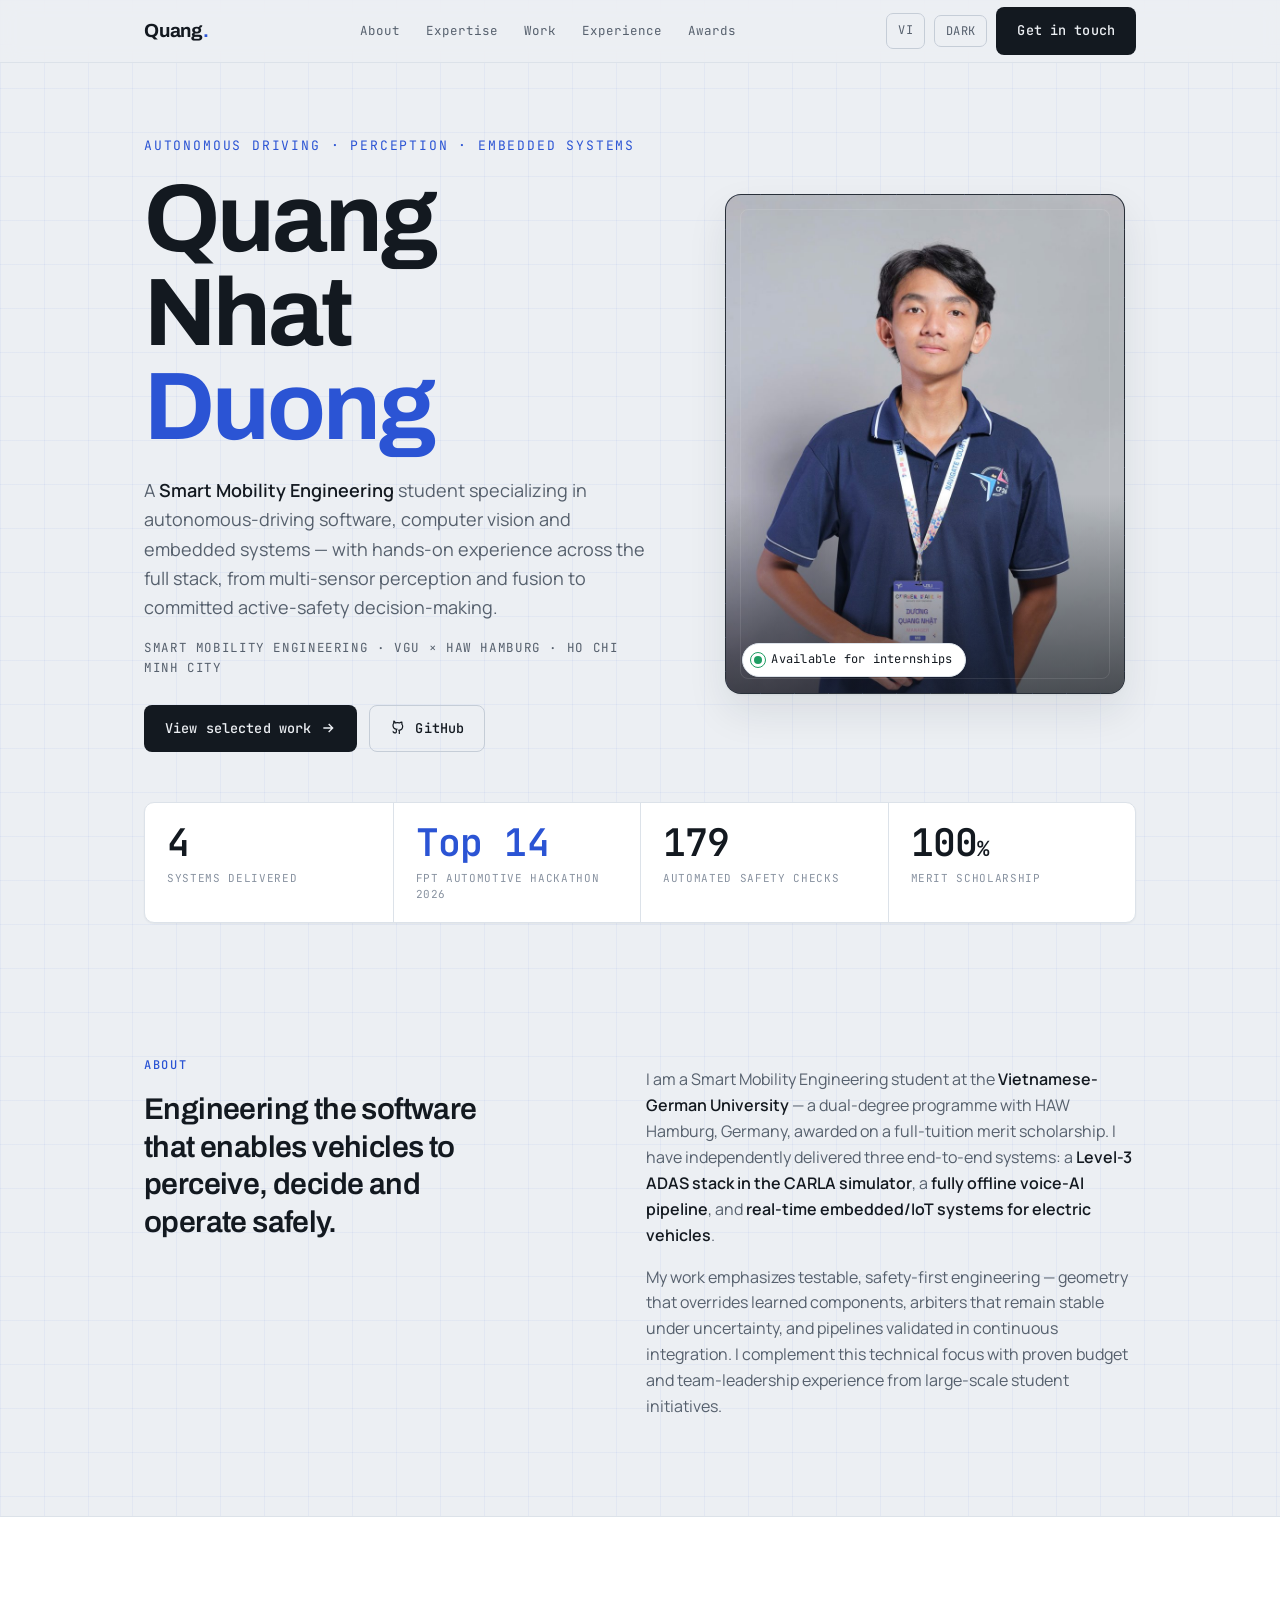
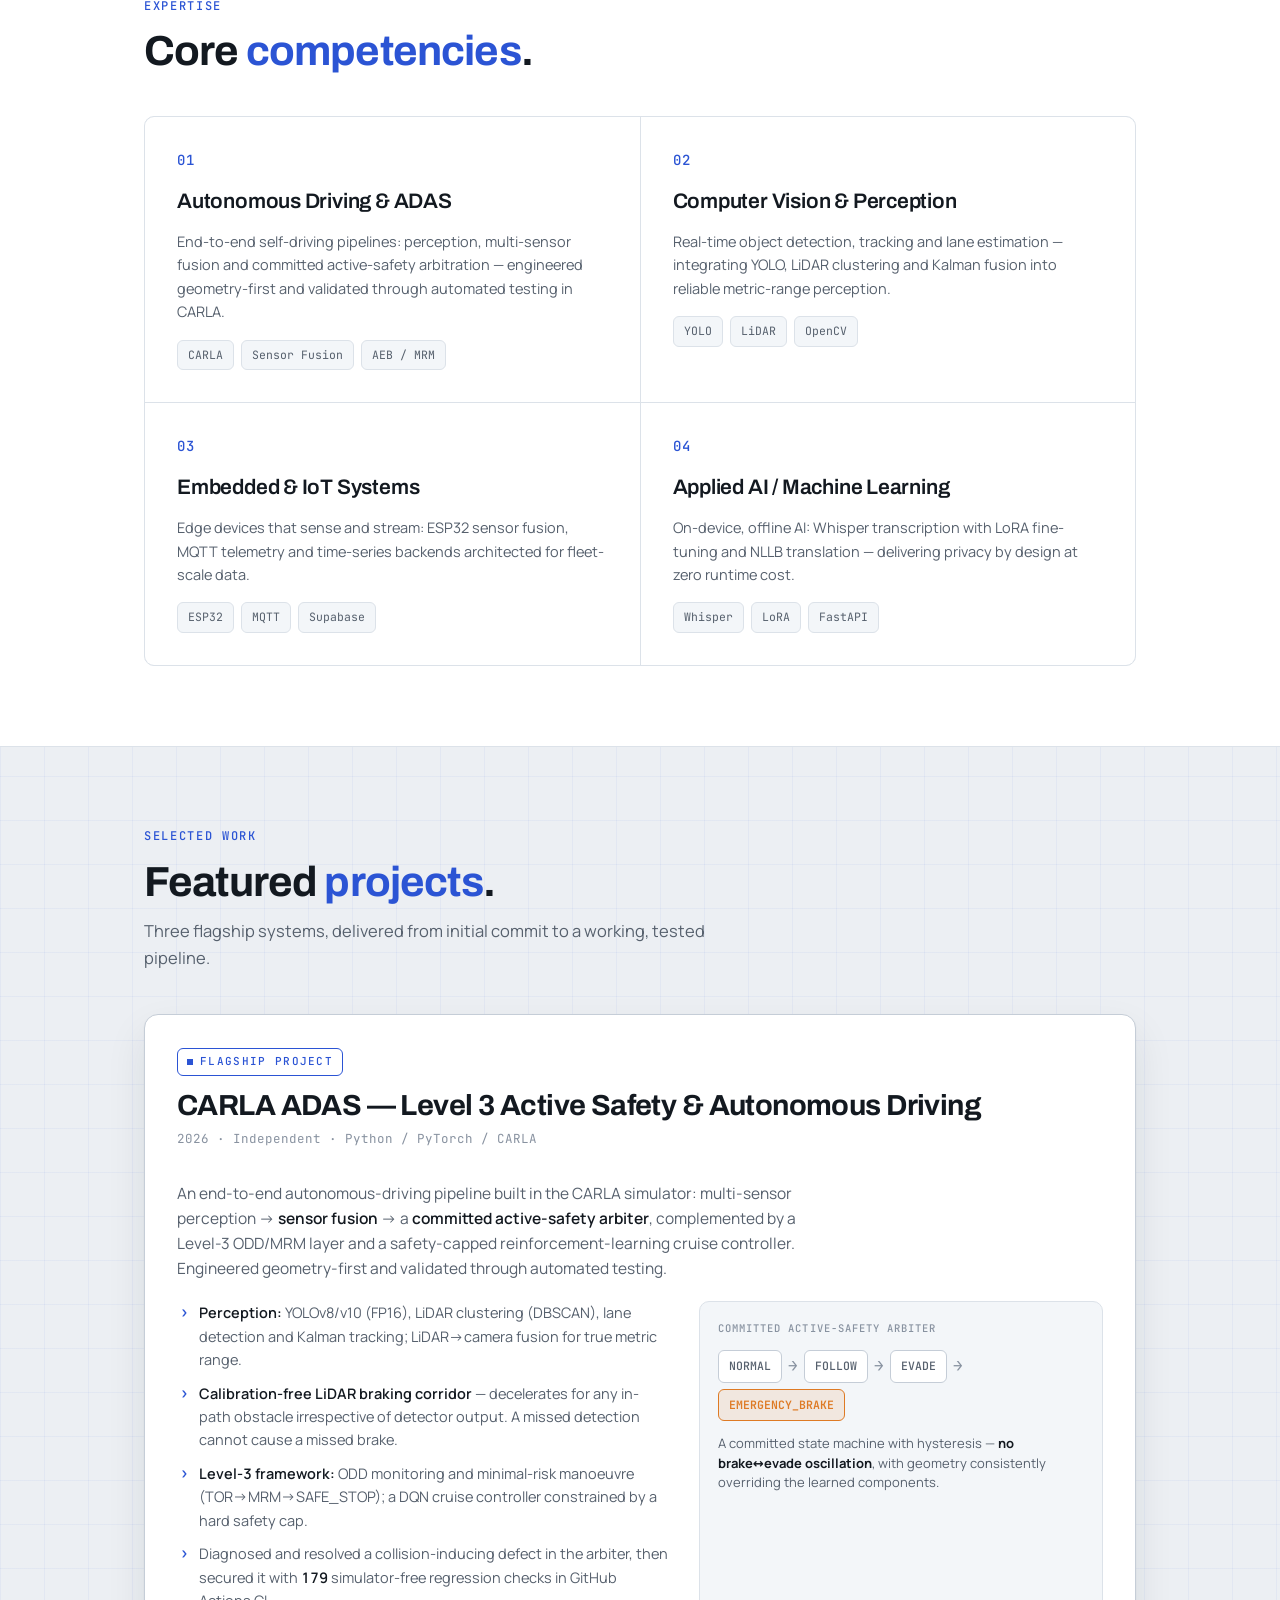
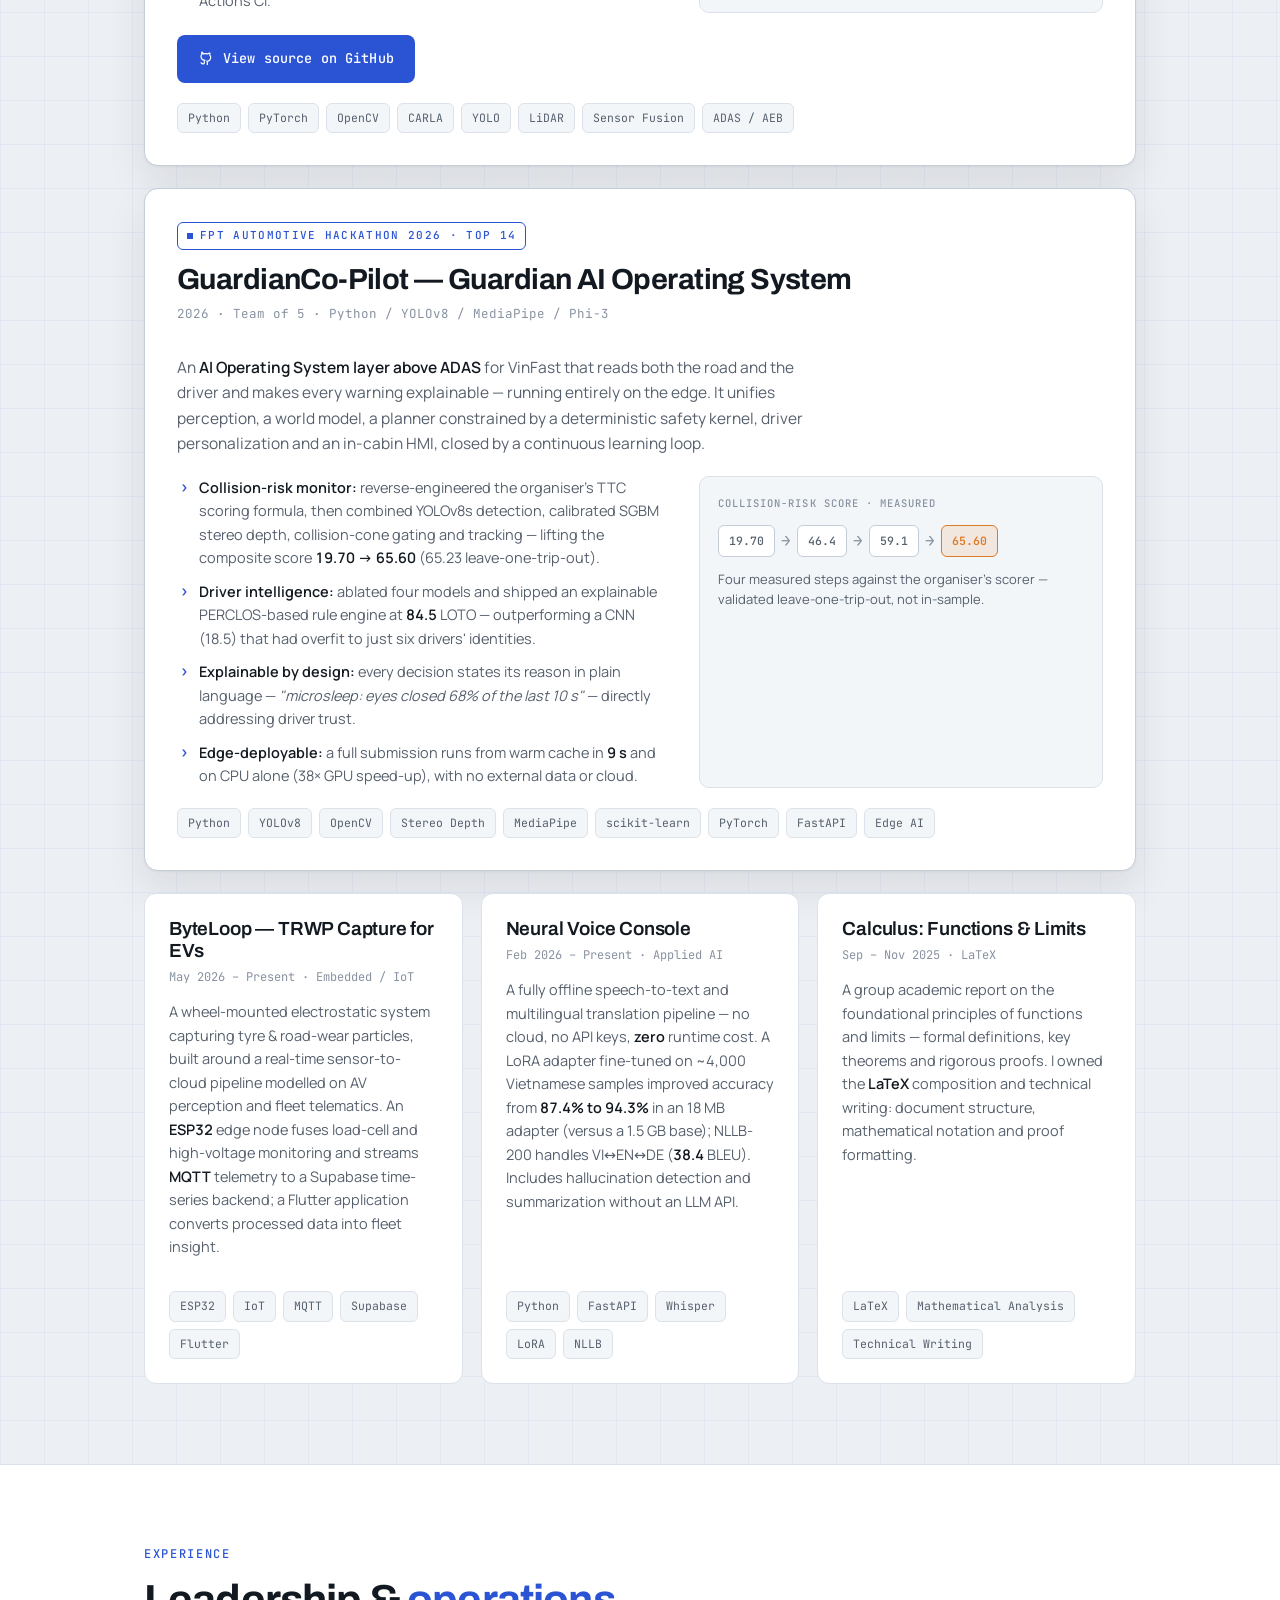
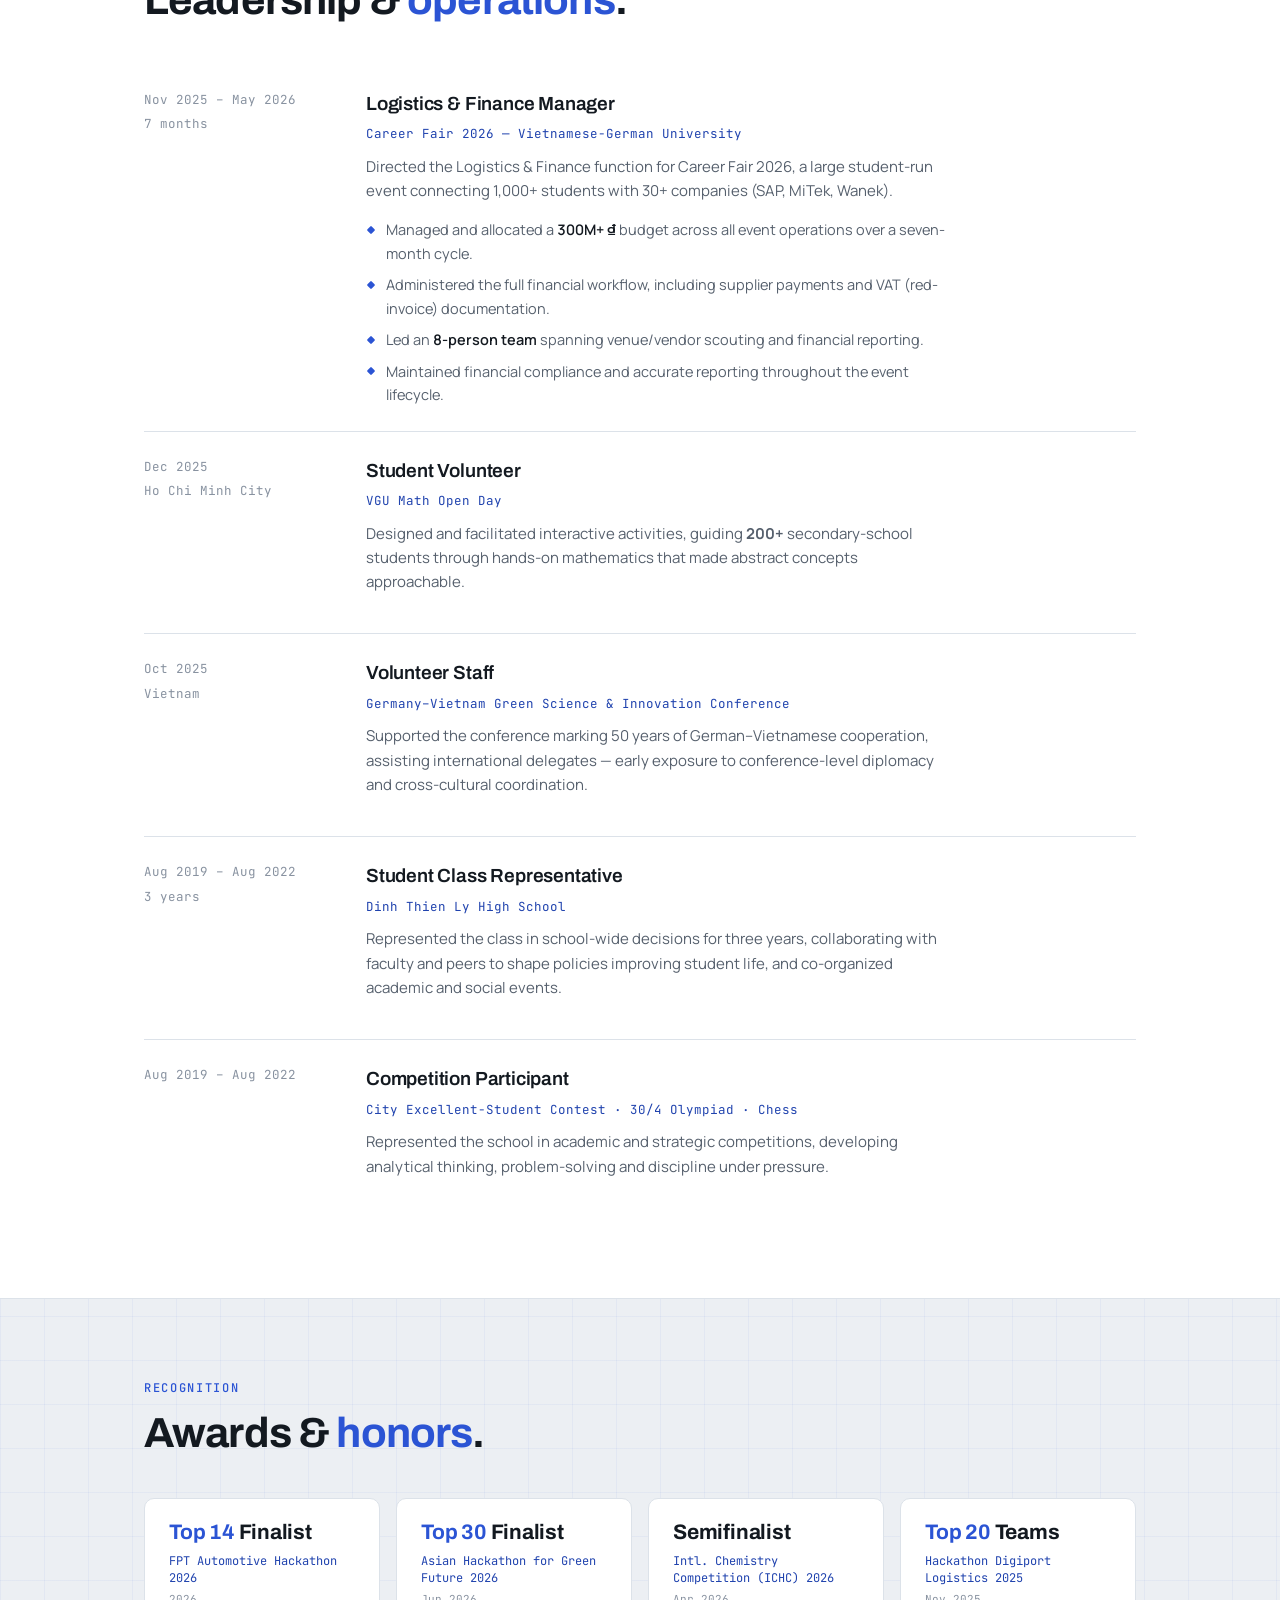
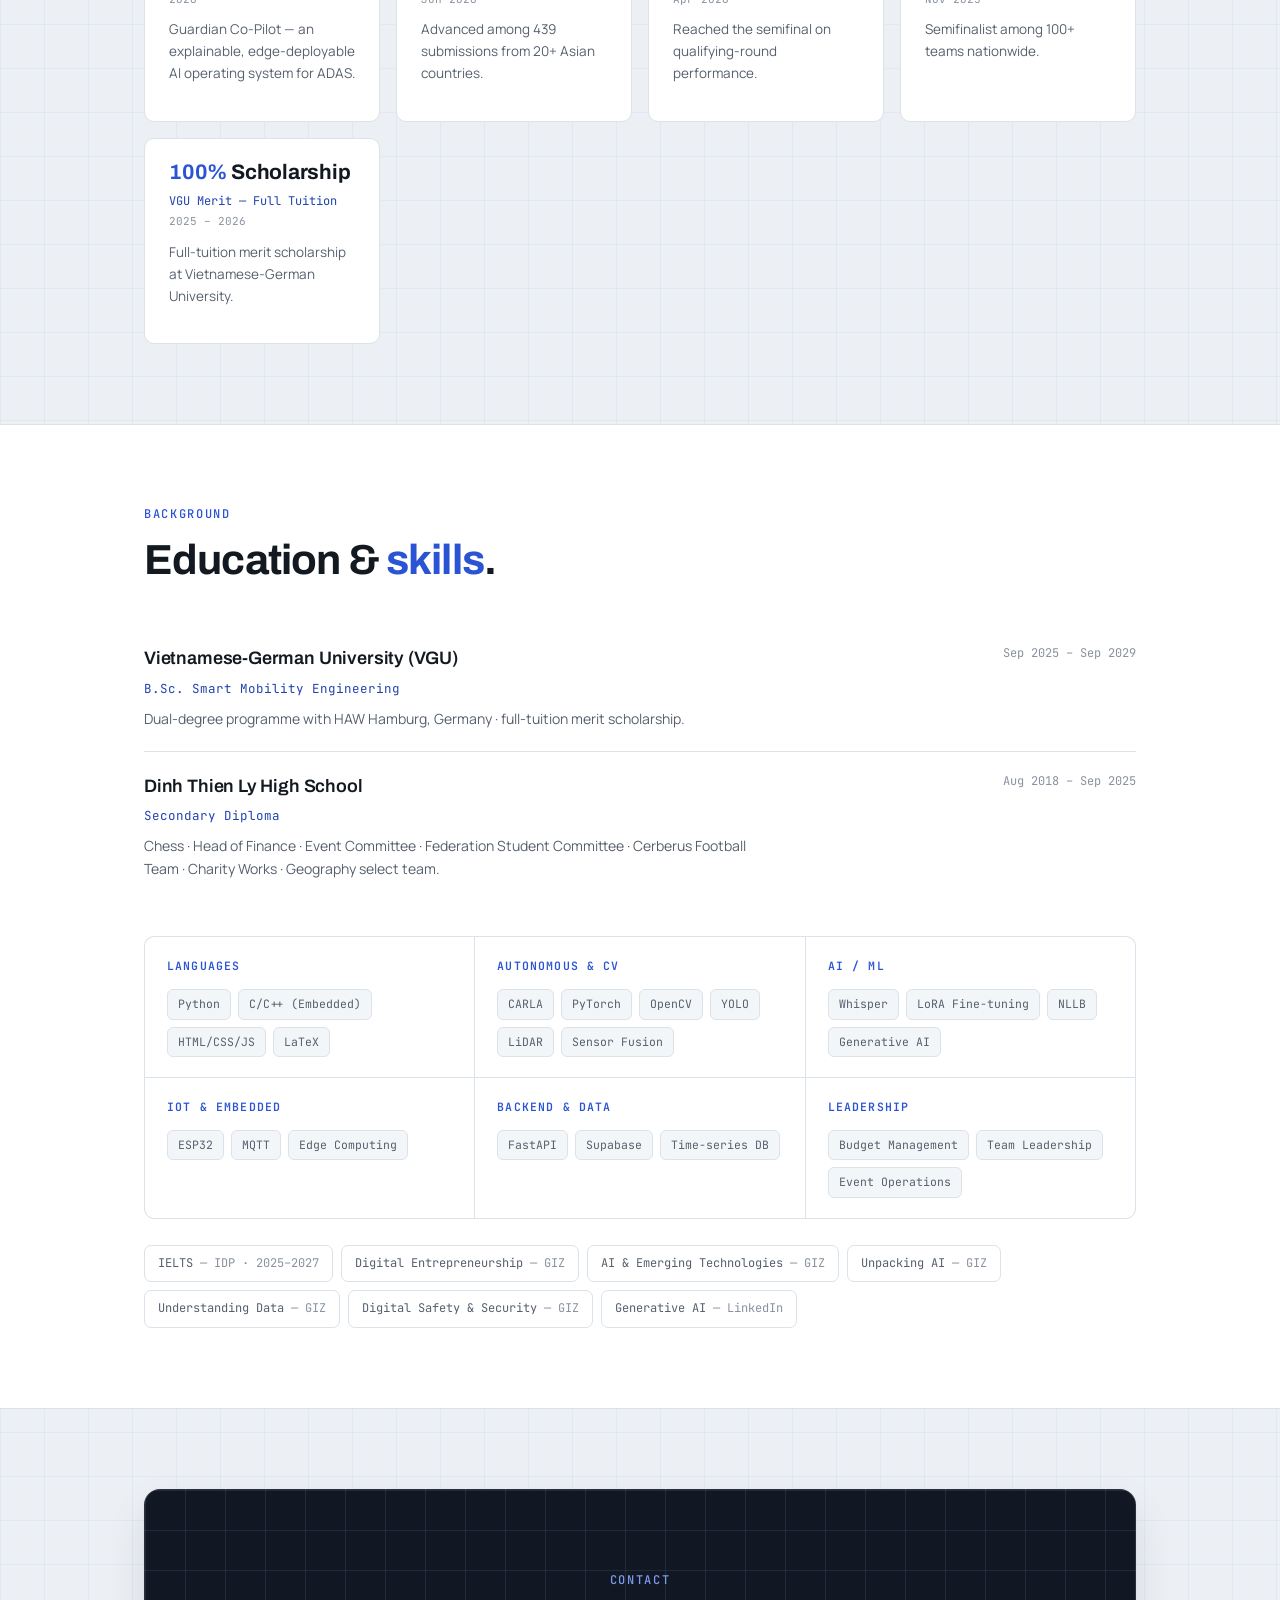
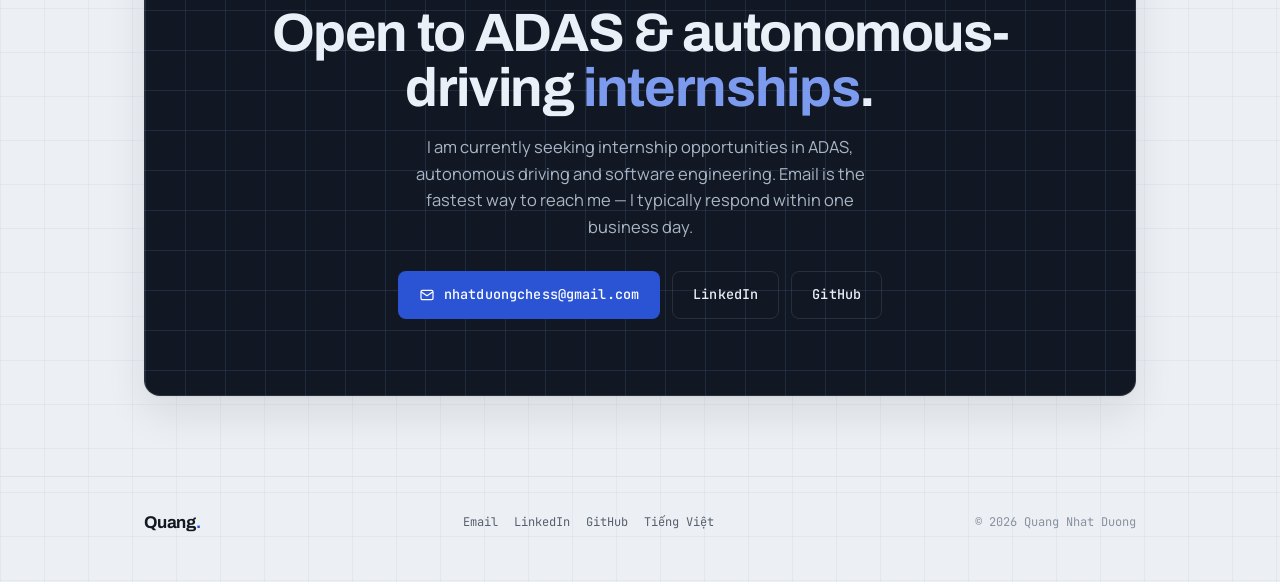
==== commit eea3138f: "Add GuardianCo-Pilot flagship + FPT Automotive Hackathon 2026 Top 14 - Add GuardianCo-Pilot (Guardia" ====
--- a/en.html
+++ b/en.html
@@ -55,9 +55,9 @@
   </div>
 
   <div class="stats">
-    <div class="stat"><div class="n">3</div><div class="l">Flagship systems delivered</div></div>
-    <div class="stat"><div class="n"><b>179</b></div><div class="l">Automated safety checks</div></div>
-    <div class="stat"><div class="n">94.3<span style="font-size:.55em">%</span></div><div class="l">Voice-model accuracy</div></div>
+    <div class="stat"><div class="n">4</div><div class="l">Systems delivered</div></div>
+    <div class="stat"><div class="n"><b>Top 14</b></div><div class="l">FPT Automotive Hackathon 2026</div></div>
+    <div class="stat"><div class="n">179</div><div class="l">Automated safety checks</div></div>
     <div class="stat"><div class="n">100<span style="font-size:.55em">%</span></div><div class="l">Merit scholarship</div></div>
   </div>
 </header>
@@ -158,6 +158,42 @@
           <span class="tag">Python</span><span class="tag">PyTorch</span><span class="tag">OpenCV</span>
           <span class="tag">CARLA</span><span class="tag">YOLO</span><span class="tag">LiDAR</span>
           <span class="tag">Sensor Fusion</span><span class="tag">ADAS / AEB</span>
+        </div>
+      </div>
+    </div>
+
+    <div class="feature">
+      <div class="feature-top">
+        <div>
+          <span class="flag"><span class="dot" style="width:6px;height:6px;background:var(--accent)"></span>FPT Automotive Hackathon 2026 · Top 14</span>
+          <h3 class="ptitle">GuardianCo-Pilot — Guardian AI Operating System</h3>
+          <div class="pmeta">2026 · Team of 5 · Python / YOLOv8 / MediaPipe / Phi-3</div>
+        </div>
+      </div>
+      <div class="feature-body">
+        <p class="desc">An <b>AI Operating System layer above ADAS</b> for VinFast that reads both the road and the driver and makes every warning explainable — running entirely on the edge. It unifies perception, a world model, a planner constrained by a deterministic safety kernel, driver personalization and an in-cabin HMI, closed by a continuous learning loop.</p>
+        <div class="pgrid-2">
+          <ul class="speclist">
+            <li><b>Collision-risk monitor:</b> reverse-engineered the organiser's TTC scoring formula, then combined YOLOv8s detection, calibrated SGBM stereo depth, collision-cone gating and tracking — lifting the composite score <b>19.70 → 65.60</b> (65.23 leave-one-trip-out).</li>
+            <li><b>Driver intelligence:</b> ablated four models and shipped an explainable PERCLOS-based rule engine at <b>84.5</b> LOTO — outperforming a CNN (18.5) that had overfit to just six drivers' identities.</li>
+            <li><b>Explainable by design:</b> every decision states its reason in plain language — <i>"microsleep: eyes closed 68% of the last 10&nbsp;s"</i> — directly addressing driver trust.</li>
+            <li><b>Edge-deployable:</b> a full submission runs from warm cache in <b>9&nbsp;s</b> and on CPU alone (38× GPU speed-up), with no external data or cloud.</li>
+          </ul>
+          <div class="fsm">
+            <div class="cap">Collision-risk score · measured</div>
+            <div class="fsm-flow">
+              <span class="state">19.70</span><span class="arrow">→</span>
+              <span class="state">46.4</span><span class="arrow">→</span>
+              <span class="state">59.1</span><span class="arrow">→</span>
+              <span class="state commit">65.60</span>
+            </div>
+            <p class="fsm-note">Four measured steps against the organiser's scorer — validated leave-one-trip-out, not in-sample.</p>
+          </div>
+        </div>
+        <div class="tags">
+          <span class="tag">Python</span><span class="tag">YOLOv8</span><span class="tag">OpenCV</span>
+          <span class="tag">Stereo Depth</span><span class="tag">MediaPipe</span><span class="tag">scikit-learn</span>
+          <span class="tag">PyTorch</span><span class="tag">FastAPI</span><span class="tag">Edge AI</span>
         </div>
       </div>
     </div>
@@ -250,6 +286,12 @@
     </div>
     <div class="awards">
       <div class="award">
+        <div class="rank"><b>Top 14</b> Finalist</div>
+        <div class="ev">FPT Automotive Hackathon 2026</div>
+        <div class="dt">2026</div>
+        <p class="note">Guardian Co-Pilot — an explainable, edge-deployable AI operating system for ADAS.</p>
+      </div>
+      <div class="award">
         <div class="rank"><b>Top 30</b> Finalist</div>
         <div class="ev">Asian Hackathon for Green Future 2026</div>
         <div class="dt">Jun 2026</div>
--- a/styles.css
+++ b/styles.css
@@ -296,16 +296,14 @@
 /* ============================================================
    Awards
    ============================================================ */
-.awards{display:grid;grid-template-columns:repeat(auto-fit,minmax(230px,1fr));gap:0;border:1px solid var(--line);border-radius:var(--r);overflow:hidden;background:var(--surface);}
-.award{padding:22px 24px;border-left:1px solid var(--line);}
-.award:first-child{border-left:0;}
+.awards{display:grid;grid-template-columns:repeat(auto-fit,minmax(214px,1fr));gap:16px;}
+.award{background:var(--surface);border:1px solid var(--line);border-radius:var(--r);padding:22px 24px;}
 .award .rank{font-family:var(--display);font-weight:700;font-size:21px;letter-spacing:-.01em;color:var(--ink);line-height:1.1;}
 .award .rank b{color:var(--accent);}
 .award .ev{font-family:var(--mono);font-size:12px;color:var(--accent-ink);margin-top:9px;line-height:1.4;}
 .award .dt{font-family:var(--mono);font-size:11px;color:var(--faint);margin-top:4px;}
 .award .note{font-size:13.5px;color:var(--sub);margin-top:11px;}
-@media (max-width:900px){ .awards{grid-template-columns:repeat(2,1fr);} .award{border-top:1px solid var(--line);} .award:nth-child(-n+2){border-top:0;} .award:nth-child(odd){border-left:0;} }
-@media (max-width:460px){ .awards{grid-template-columns:1fr;} .award{border-left:0;} }
+@media (max-width:460px){ .awards{grid-template-columns:1fr;} }
 
 /* ============================================================
    Education / certs / skills
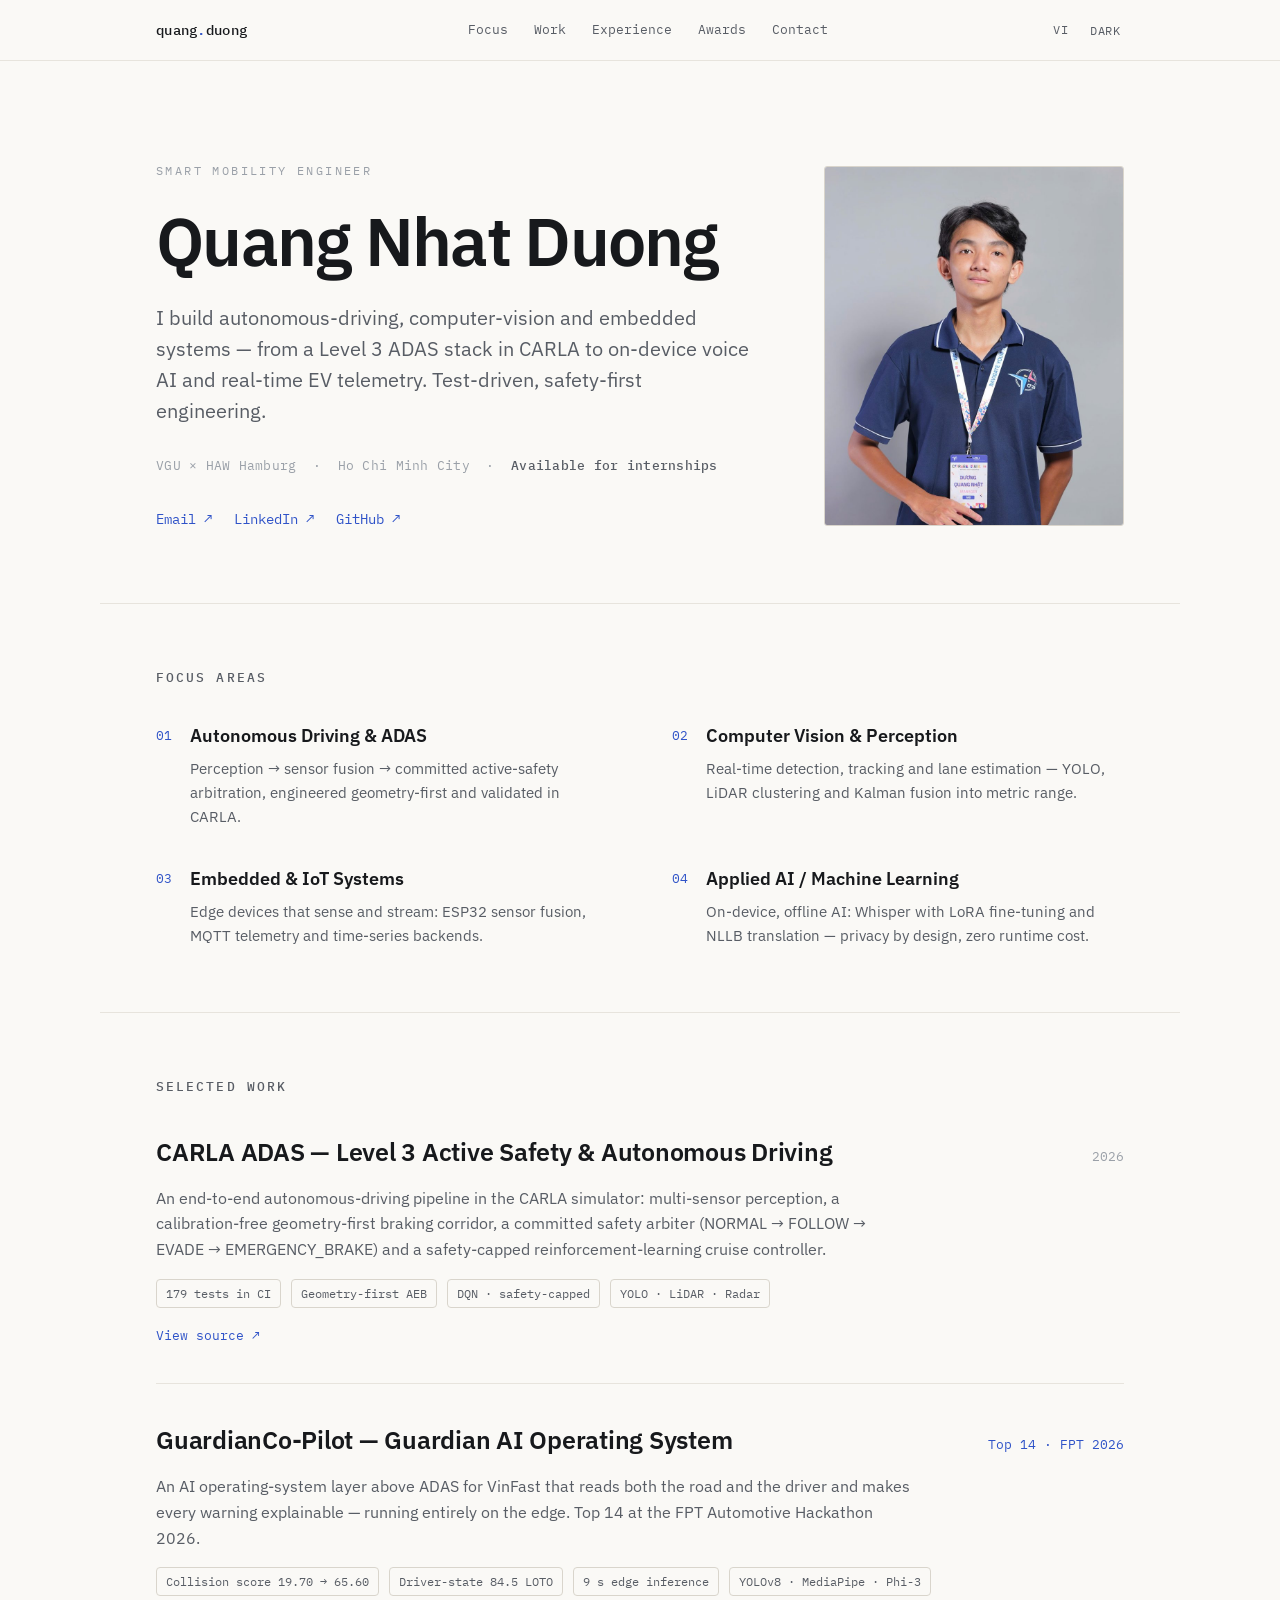
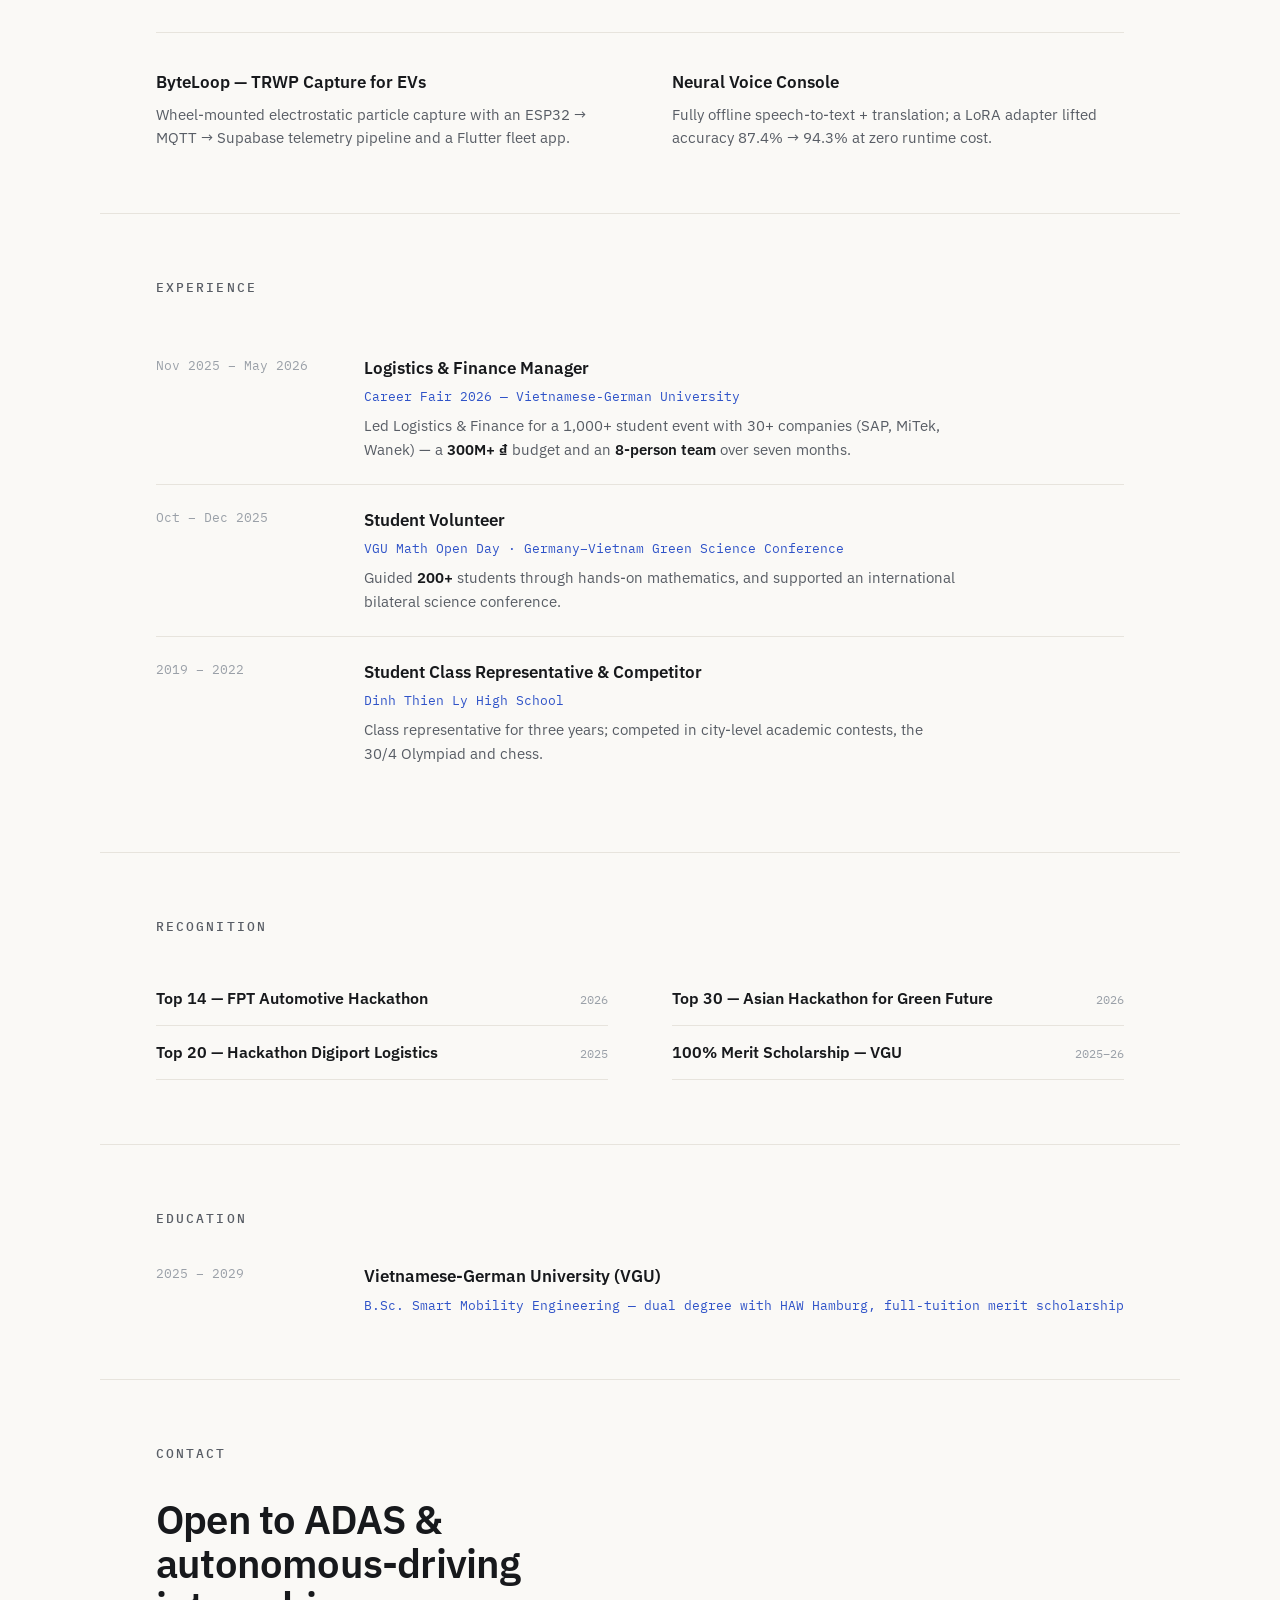
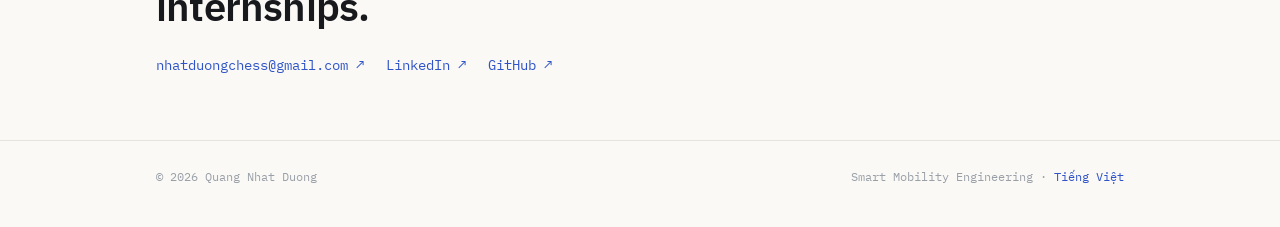
==== commit d633de27: "Redesign portfolio: minimal professional engineering + photo - New minimal design system (styles.css" ====
--- a/en.html
+++ b/en.html
@@ -4,382 +4,164 @@
 <meta charset="UTF-8">
 <meta name="viewport" content="width=device-width, initial-scale=1.0">
 <title>Quang Nhat Duong — Smart Mobility Engineer</title>
-<meta name="description" content="Quang Nhat Duong — Smart Mobility Engineering student specializing in autonomous-driving software, computer vision and embedded systems. L3 ADAS in CARLA, offline voice AI, real-time EV telemetry.">
+<meta name="description" content="Quang Nhat Duong — Smart Mobility Engineering student building autonomous-driving, computer-vision and embedded systems. L3 ADAS in CARLA, offline voice AI, real-time EV telemetry.">
 <link rel="preconnect" href="https://fonts.googleapis.com">
 <link rel="preconnect" href="https://fonts.gstatic.com" crossorigin>
-<link rel="stylesheet" href="https://fonts.googleapis.com/css2?family=Archivo:wght@500;600;700&family=JetBrains+Mono:wght@400;500;600&family=Manrope:wght@400;500;600;700&display=swap">
+<link rel="stylesheet" href="https://fonts.googleapis.com/css2?family=IBM+Plex+Mono:wght@400;500&family=IBM+Plex+Sans:wght@400;500;600;700&display=swap">
 <link rel="stylesheet" href="styles.css">
 </head>
 <body>
 
 <div class="topbar">
   <div class="wrap topbar-inner">
-    <a class="brand" href="#top">Quang<span class="dotm">.</span></a>
+    <a class="brand" href="#top">quang<span class="d">.</span>duong</a>
     <nav class="topnav">
-      <a href="#about">About</a>
-      <a href="#expertise">Expertise</a>
+      <a href="#focus">Focus</a>
       <a href="#work">Work</a>
       <a href="#experience">Experience</a>
       <a href="#awards">Awards</a>
+      <a href="#contact">Contact</a>
     </nav>
     <div class="controls">
       <a class="icon-btn" href="index.html" title="Tiếng Việt">VI</a>
       <button class="icon-btn" data-theme-toggle aria-label="Toggle color theme"><span class="tstate">DARK</span></button>
-      <a class="btn btn-dark" href="#contact">Get in touch</a>
     </div>
   </div>
 </div>
 
 <header class="hero wrap" id="top">
   <div class="hero-grid">
-    <div>
-      <div class="hero-hi">Autonomous Driving · Perception · Embedded Systems</div>
-      <h1 class="hero-name">Quang Nhat<br><em>Duong</em></h1>
-      <p class="hero-lead">A <strong>Smart Mobility Engineering</strong> student specializing in autonomous-driving software, computer vision and embedded systems — with hands-on experience across the full stack, from multi-sensor perception and fusion to committed active-safety decision-making.</p>
-      <div class="hero-role">Smart Mobility Engineering · VGU × HAW Hamburg · Ho Chi Minh City</div>
-      <div class="hero-cta">
-        <a class="btn btn-dark" href="#work">View selected work
-          <svg viewBox="0 0 24 24" stroke-width="2"><path d="M5 12h14M13 6l6 6-6 6"/></svg>
-        </a>
-        <a class="btn btn-outline" href="https://github.com/nhatduongchess-cloud" target="_blank" rel="noopener">
-          <svg viewBox="0 0 24 24" stroke-width="1.8"><path d="M9 19c-4 1.5-4-2-5-2m10 4v-3.5c0-1 .1-1.4-.5-2 2.8-.3 5.5-1.4 5.5-6a4.6 4.6 0 0 0-1.3-3.2 4.3 4.3 0 0 0-.1-3.2s-1-.3-3.4 1.3a11.7 11.7 0 0 0-6.2 0C6.9 1.3 5.9 1.6 5.9 1.6a4.3 4.3 0 0 0-.1 3.2A4.6 4.6 0 0 0 4.5 8c0 4.6 2.7 5.7 5.5 6-.6.6-.6 1.2-.5 2V19"/></svg>
-          GitHub
-        </a>
+    <div class="hero-main">
+      <div class="eyebrow">Smart Mobility Engineer</div>
+      <h1 class="hero-name">Quang Nhat Duong</h1>
+      <p class="hero-lead">I build autonomous-driving, computer-vision and embedded systems — from a Level&nbsp;3 ADAS stack in CARLA to on-device voice AI and real-time EV telemetry. Test-driven, safety-first engineering.</p>
+      <div class="hero-meta">VGU&nbsp;×&nbsp;HAW&nbsp;Hamburg &nbsp;·&nbsp; Ho&nbsp;Chi&nbsp;Minh&nbsp;City &nbsp;·&nbsp; <b>Available for internships</b></div>
+      <div class="hero-links">
+        <a href="mailto:nhatduongchess@gmail.com">Email&nbsp;↗</a>
+        <a href="https://www.linkedin.com/in/quang-nhat-duong-95208b382/" target="_blank" rel="noopener">LinkedIn&nbsp;↗</a>
+        <a href="https://github.com/nhatduongchess-cloud" target="_blank" rel="noopener">GitHub&nbsp;↗</a>
       </div>
     </div>
-    <div class="hero-panel">
-      <img src="assets/portrait.jpg" alt="Portrait of Quang Nhat Duong" width="860" height="1291">
-      <div class="scrim"></div>
-      <span class="avail pill"><span class="dot"></span>Available for internships</span>
+    <div class="hero-portrait">
+      <img src="assets/portrait.jpg" alt="Portrait of Quang Nhat Duong" width="300" height="360">
     </div>
-  </div>
-
-  <div class="stats">
-    <div class="stat"><div class="n">4</div><div class="l">Systems delivered</div></div>
-    <div class="stat"><div class="n"><b>Top 14</b></div><div class="l">FPT Automotive Hackathon 2026</div></div>
-    <div class="stat"><div class="n">179</div><div class="l">Automated safety checks</div></div>
-    <div class="stat"><div class="n">100<span style="font-size:.55em">%</span></div><div class="l">Merit scholarship</div></div>
   </div>
 </header>
 
 <main>
 
-  <!-- ABOUT -->
-  <section class="section wrap" id="about">
-    <div class="about-grid">
-      <div>
-        <span class="eyebrow">About</span>
-        <p class="about-lead" style="margin-top:14px;">Engineering the software that enables vehicles to perceive, decide and operate safely.</p>
-      </div>
-      <div class="about-body">
-        <p>I am a Smart Mobility Engineering student at the <strong>Vietnamese-German University</strong> — a dual-degree programme with HAW Hamburg, Germany, awarded on a full-tuition merit scholarship. I have independently delivered three end-to-end systems: a <strong>Level-3 ADAS stack in the CARLA simulator</strong>, a <strong>fully offline voice-AI pipeline</strong>, and <strong>real-time embedded/IoT systems for electric vehicles</strong>.</p>
-        <p style="margin-top:14px;">My work emphasizes testable, safety-first engineering — geometry that overrides learned components, arbiters that remain stable under uncertainty, and pipelines validated in continuous integration. I complement this technical focus with proven budget and team-leadership experience from large-scale student initiatives.</p>
-      </div>
+  <!-- FOCUS -->
+  <section class="section wrap" id="focus">
+    <h2 class="sec-label">Focus areas</h2>
+    <div class="focus">
+      <div class="focus-item"><span class="focus-no">01</span><div><h3>Autonomous Driving &amp; ADAS</h3><p>Perception → sensor fusion → committed active-safety arbitration, engineered geometry-first and validated in CARLA.</p></div></div>
+      <div class="focus-item"><span class="focus-no">02</span><div><h3>Computer Vision &amp; Perception</h3><p>Real-time detection, tracking and lane estimation — YOLO, LiDAR clustering and Kalman fusion into metric range.</p></div></div>
+      <div class="focus-item"><span class="focus-no">03</span><div><h3>Embedded &amp; IoT Systems</h3><p>Edge devices that sense and stream: ESP32 sensor fusion, MQTT telemetry and time-series backends.</p></div></div>
+      <div class="focus-item"><span class="focus-no">04</span><div><h3>Applied AI / Machine Learning</h3><p>On-device, offline AI: Whisper with LoRA fine-tuning and NLLB translation — privacy by design, zero runtime cost.</p></div></div>
     </div>
   </section>
 
-  <!-- EXPERTISE -->
-  <section class="section alt" id="expertise">
-    <div class="wrap">
-      <div class="sec-head">
-        <span class="eyebrow">Expertise</span>
-        <h2 class="sec-title">Core <em>competencies</em>.</h2>
+  <!-- WORK -->
+  <section class="section wrap" id="work">
+    <h2 class="sec-label">Selected work</h2>
+
+    <div class="work-item">
+      <div class="work-head">
+        <div class="work-title">CARLA ADAS — Level 3 Active Safety &amp; Autonomous Driving</div>
+        <span class="work-year">2026</span>
       </div>
-      <div class="services">
-        <div class="service">
-          <div class="no">01</div>
-          <h3>Autonomous Driving &amp; ADAS</h3>
-          <p>End-to-end self-driving pipelines: perception, multi-sensor fusion and committed active-safety arbitration — engineered geometry-first and validated through automated testing in CARLA.</p>
-          <div class="st tags"><span class="tag">CARLA</span><span class="tag">Sensor Fusion</span><span class="tag">AEB / MRM</span></div>
+      <p class="work-desc">An end-to-end autonomous-driving pipeline in the CARLA simulator: multi-sensor perception, a calibration-free geometry-first braking corridor, a committed safety arbiter (NORMAL → FOLLOW → EVADE → EMERGENCY_BRAKE) and a safety-capped reinforcement-learning cruise controller.</p>
+      <div class="chips">
+        <span class="chip">179 tests in CI</span><span class="chip">Geometry-first AEB</span>
+        <span class="chip">DQN · safety-capped</span><span class="chip">YOLO · LiDAR · Radar</span>
+      </div>
+      <a class="src-link" href="https://github.com/nhatduongchess-cloud/carla-adas-active-safety-project" target="_blank" rel="noopener">View source ↗</a>
+    </div>
+
+    <hr class="rule">
+
+    <div class="work-item">
+      <div class="work-head">
+        <div class="work-title">GuardianCo-Pilot — Guardian AI Operating System</div>
+        <span class="work-year hl">Top 14 · FPT 2026</span>
+      </div>
+      <p class="work-desc">An AI operating-system layer above ADAS for VinFast that reads both the road and the driver and makes every warning explainable — running entirely on the edge. Top 14 at the FPT Automotive Hackathon 2026.</p>
+      <div class="chips">
+        <span class="chip">Collision score 19.70 → 65.60</span><span class="chip">Driver-state 84.5 LOTO</span>
+        <span class="chip">9&nbsp;s edge inference</span><span class="chip">YOLOv8 · MediaPipe · Phi-3</span>
+      </div>
+    </div>
+
+    <hr class="rule">
+
+    <div class="mini-grid">
+      <div class="mini"><h3>ByteLoop — TRWP Capture for EVs</h3><p>Wheel-mounted electrostatic particle capture with an ESP32 → MQTT → Supabase telemetry pipeline and a Flutter fleet app.</p></div>
+      <div class="mini"><h3>Neural Voice Console</h3><p>Fully offline speech-to-text + translation; a LoRA adapter lifted accuracy 87.4% → 94.3% at zero runtime cost.</p></div>
+    </div>
+  </section>
+
+  <!-- EXPERIENCE -->
+  <section class="section wrap" id="experience">
+    <h2 class="sec-label">Experience</h2>
+    <div class="ledger">
+      <div class="entry">
+        <div class="when">Nov 2025 – May 2026</div>
+        <div>
+          <div class="role">Logistics &amp; Finance Manager</div>
+          <div class="org">Career Fair 2026 — Vietnamese-German University</div>
+          <div class="body">Led Logistics &amp; Finance for a 1,000+ student event with 30+ companies (SAP, MiTek, Wanek) — a <b>300M+&nbsp;₫</b> budget and an <b>8-person team</b> over seven months.</div>
         </div>
-        <div class="service">
-          <div class="no">02</div>
-          <h3>Computer Vision &amp; Perception</h3>
-          <p>Real-time object detection, tracking and lane estimation — integrating YOLO, LiDAR clustering and Kalman fusion into reliable metric-range perception.</p>
-          <div class="st tags"><span class="tag">YOLO</span><span class="tag">LiDAR</span><span class="tag">OpenCV</span></div>
+      </div>
+      <div class="entry">
+        <div class="when">Oct – Dec 2025</div>
+        <div>
+          <div class="role">Student Volunteer</div>
+          <div class="org">VGU Math Open Day · Germany–Vietnam Green Science Conference</div>
+          <div class="body">Guided <b>200+</b> students through hands-on mathematics, and supported an international bilateral science conference.</div>
         </div>
-        <div class="service">
-          <div class="no">03</div>
-          <h3>Embedded &amp; IoT Systems</h3>
-          <p>Edge devices that sense and stream: ESP32 sensor fusion, MQTT telemetry and time-series backends architected for fleet-scale data.</p>
-          <div class="st tags"><span class="tag">ESP32</span><span class="tag">MQTT</span><span class="tag">Supabase</span></div>
-        </div>
-        <div class="service">
-          <div class="no">04</div>
-          <h3>Applied AI / Machine Learning</h3>
-          <p>On-device, offline AI: Whisper transcription with LoRA fine-tuning and NLLB translation — delivering privacy by design at zero runtime cost.</p>
-          <div class="st tags"><span class="tag">Whisper</span><span class="tag">LoRA</span><span class="tag">FastAPI</span></div>
+      </div>
+      <div class="entry">
+        <div class="when">2019 – 2022</div>
+        <div>
+          <div class="role">Student Class Representative &amp; Competitor</div>
+          <div class="org">Dinh Thien Ly High School</div>
+          <div class="body">Class representative for three years; competed in city-level academic contests, the 30/4 Olympiad and chess.</div>
         </div>
       </div>
     </div>
   </section>
 
-  <!-- WORK / PROJECTS -->
-  <section class="section wrap" id="work">
-    <div class="sec-head">
-      <span class="eyebrow">Selected work</span>
-      <h2 class="sec-title">Featured <em>projects</em>.</h2>
-      <p class="sec-sub">Three flagship systems, delivered from initial commit to a working, tested pipeline.</p>
-    </div>
-
-    <div class="feature">
-      <div class="feature-top">
-        <div>
-          <span class="flag"><span class="dot" style="width:6px;height:6px;background:var(--accent)"></span>Flagship project</span>
-          <h3 class="ptitle">CARLA ADAS — Level&nbsp;3 Active Safety &amp; Autonomous Driving</h3>
-          <div class="pmeta">2026 · Independent · Python / PyTorch / CARLA</div>
-        </div>
-      </div>
-      <div class="feature-body">
-        <p class="desc">An end-to-end autonomous-driving pipeline built in the CARLA simulator: multi-sensor perception → <b>sensor fusion</b> → a <b>committed active-safety arbiter</b>, complemented by a Level-3 ODD/MRM layer and a safety-capped reinforcement-learning cruise controller. Engineered geometry-first and validated through automated testing.</p>
-        <div class="pgrid-2">
-          <ul class="speclist">
-            <li><b>Perception:</b> YOLOv8/v10 (FP16), LiDAR clustering (DBSCAN), lane detection and Kalman tracking; LiDAR→camera fusion for true metric range.</li>
-            <li><b>Calibration-free LiDAR braking corridor</b> — decelerates for any in-path obstacle irrespective of detector output. A missed detection cannot cause a missed brake.</li>
-            <li><b>Level-3 framework:</b> ODD monitoring and minimal-risk manoeuvre (TOR→MRM→SAFE_STOP); a DQN cruise controller constrained by a hard safety cap.</li>
-            <li>Diagnosed and resolved a collision-inducing defect in the arbiter, then secured it with <b>179</b> simulator-free regression checks in GitHub Actions CI.</li>
-          </ul>
-          <div class="fsm">
-            <div class="cap">Committed active-safety arbiter</div>
-            <div class="fsm-flow">
-              <span class="state">NORMAL</span><span class="arrow">→</span>
-              <span class="state">FOLLOW</span><span class="arrow">→</span>
-              <span class="state">EVADE</span><span class="arrow">→</span>
-              <span class="state commit">EMERGENCY_BRAKE</span>
-            </div>
-            <p class="fsm-note">A committed state machine with hysteresis — <b>no brake↔evade oscillation</b>, with geometry consistently overriding the learned components.</p>
-          </div>
-        </div>
-        <a class="btn btn-accent repo-btn" href="https://github.com/nhatduongchess-cloud/carla-adas-active-safety-project" target="_blank" rel="noopener">
-          <svg viewBox="0 0 24 24" stroke-width="1.8"><path d="M9 19c-4 1.5-4-2-5-2m10 4v-3.5c0-1 .1-1.4-.5-2 2.8-.3 5.5-1.4 5.5-6a4.6 4.6 0 0 0-1.3-3.2 4.3 4.3 0 0 0-.1-3.2s-1-.3-3.4 1.3a11.7 11.7 0 0 0-6.2 0C6.9 1.3 5.9 1.6 5.9 1.6a4.3 4.3 0 0 0-.1 3.2A4.6 4.6 0 0 0 4.5 8c0 4.6 2.7 5.7 5.5 6-.6.6-.6 1.2-.5 2V19"/></svg>
-          View source on GitHub
-        </a>
-        <div class="tags">
-          <span class="tag">Python</span><span class="tag">PyTorch</span><span class="tag">OpenCV</span>
-          <span class="tag">CARLA</span><span class="tag">YOLO</span><span class="tag">LiDAR</span>
-          <span class="tag">Sensor Fusion</span><span class="tag">ADAS / AEB</span>
-        </div>
-      </div>
-    </div>
-
-    <div class="feature">
-      <div class="feature-top">
-        <div>
-          <span class="flag"><span class="dot" style="width:6px;height:6px;background:var(--accent)"></span>FPT Automotive Hackathon 2026 · Top 14</span>
-          <h3 class="ptitle">GuardianCo-Pilot — Guardian AI Operating System</h3>
-          <div class="pmeta">2026 · Team of 5 · Python / YOLOv8 / MediaPipe / Phi-3</div>
-        </div>
-      </div>
-      <div class="feature-body">
-        <p class="desc">An <b>AI Operating System layer above ADAS</b> for VinFast that reads both the road and the driver and makes every warning explainable — running entirely on the edge. It unifies perception, a world model, a planner constrained by a deterministic safety kernel, driver personalization and an in-cabin HMI, closed by a continuous learning loop.</p>
-        <div class="pgrid-2">
-          <ul class="speclist">
-            <li><b>Collision-risk monitor:</b> reverse-engineered the organiser's TTC scoring formula, then combined YOLOv8s detection, calibrated SGBM stereo depth, collision-cone gating and tracking — lifting the composite score <b>19.70 → 65.60</b> (65.23 leave-one-trip-out).</li>
-            <li><b>Driver intelligence:</b> ablated four models and shipped an explainable PERCLOS-based rule engine at <b>84.5</b> LOTO — outperforming a CNN (18.5) that had overfit to just six drivers' identities.</li>
-            <li><b>Explainable by design:</b> every decision states its reason in plain language — <i>"microsleep: eyes closed 68% of the last 10&nbsp;s"</i> — directly addressing driver trust.</li>
-            <li><b>Edge-deployable:</b> a full submission runs from warm cache in <b>9&nbsp;s</b> and on CPU alone (38× GPU speed-up), with no external data or cloud.</li>
-          </ul>
-          <div class="fsm">
-            <div class="cap">Collision-risk score · measured</div>
-            <div class="fsm-flow">
-              <span class="state">19.70</span><span class="arrow">→</span>
-              <span class="state">46.4</span><span class="arrow">→</span>
-              <span class="state">59.1</span><span class="arrow">→</span>
-              <span class="state commit">65.60</span>
-            </div>
-            <p class="fsm-note">Four measured steps against the organiser's scorer — validated leave-one-trip-out, not in-sample.</p>
-          </div>
-        </div>
-        <div class="tags">
-          <span class="tag">Python</span><span class="tag">YOLOv8</span><span class="tag">OpenCV</span>
-          <span class="tag">Stereo Depth</span><span class="tag">MediaPipe</span><span class="tag">scikit-learn</span>
-          <span class="tag">PyTorch</span><span class="tag">FastAPI</span><span class="tag">Edge AI</span>
-        </div>
-      </div>
-    </div>
-
-    <div class="pgrid">
-      <article class="pcard">
-        <h3 class="ptitle">ByteLoop — TRWP Capture for EVs</h3>
-        <div class="pmeta">May 2026 – Present · Embedded / IoT</div>
-        <p class="desc">A wheel-mounted electrostatic system capturing tyre &amp; road-wear particles, built around a real-time sensor-to-cloud pipeline modelled on AV perception and fleet telematics. An <b>ESP32</b> edge node fuses load-cell and high-voltage monitoring and streams <b>MQTT</b> telemetry to a Supabase time-series backend; a Flutter application converts processed data into fleet insight.</p>
-        <div class="tags"><span class="tag">ESP32</span><span class="tag">IoT</span><span class="tag">MQTT</span><span class="tag">Supabase</span><span class="tag">Flutter</span></div>
-      </article>
-      <article class="pcard">
-        <h3 class="ptitle">Neural Voice Console</h3>
-        <div class="pmeta">Feb 2026 – Present · Applied AI</div>
-        <p class="desc">A fully offline speech-to-text and multilingual translation pipeline — no cloud, no API keys, <b>zero</b> runtime cost. A LoRA adapter fine-tuned on ~4,000 Vietnamese samples improved accuracy from <b>87.4% to 94.3%</b> in an 18 MB adapter (versus a 1.5 GB base); NLLB-200 handles VI↔EN↔DE (<b>38.4</b> BLEU). Includes hallucination detection and summarization without an LLM API.</p>
-        <div class="tags"><span class="tag">Python</span><span class="tag">FastAPI</span><span class="tag">Whisper</span><span class="tag">LoRA</span><span class="tag">NLLB</span></div>
-      </article>
-      <article class="pcard">
-        <h3 class="ptitle">Calculus: Functions &amp; Limits</h3>
-        <div class="pmeta">Sep – Nov 2025 · LaTeX</div>
-        <p class="desc">A group academic report on the foundational principles of functions and limits — formal definitions, key theorems and rigorous proofs. I owned the <b>LaTeX</b> composition and technical writing: document structure, mathematical notation and proof formatting.</p>
-        <div class="tags"><span class="tag">LaTeX</span><span class="tag">Mathematical Analysis</span><span class="tag">Technical Writing</span></div>
-      </article>
+  <!-- RECOGNITION -->
+  <section class="section wrap" id="awards">
+    <h2 class="sec-label">Recognition</h2>
+    <div class="awards">
+      <div class="award"><span class="t">Top 14 — FPT Automotive Hackathon</span><span class="y">2026</span></div>
+      <div class="award"><span class="t">Top 30 — Asian Hackathon for Green Future</span><span class="y">2026</span></div>
+      <div class="award"><span class="t">Top 20 — Hackathon Digiport Logistics</span><span class="y">2025</span></div>
+      <div class="award"><span class="t">100% Merit Scholarship — VGU</span><span class="y">2025–26</span></div>
     </div>
   </section>
 
-  <!-- EXPERIENCE -->
-  <section class="section alt" id="experience">
-    <div class="wrap">
-      <div class="sec-head">
-        <span class="eyebrow">Experience</span>
-        <h2 class="sec-title">Leadership &amp; <em>operations</em>.</h2>
-      </div>
-      <div class="ledger">
-        <article class="entry">
-          <div class="when">Nov 2025 – May 2026<span class="dur">7 months</span></div>
-          <div>
-            <h3 class="role">Logistics &amp; Finance Manager</h3>
-            <div class="org">Career Fair 2026 — Vietnamese-German University</div>
-            <p class="body">Directed the Logistics &amp; Finance function for Career Fair 2026, a large student-run event connecting 1,000+ students with 30+ companies (SAP, MiTek, Wanek).</p>
-            <ul>
-              <li>Managed and allocated a <b>300M+ ₫</b> budget across all event operations over a seven-month cycle.</li>
-              <li>Administered the full financial workflow, including supplier payments and VAT (red-invoice) documentation.</li>
-              <li>Led an <b>8-person team</b> spanning venue/vendor scouting and financial reporting.</li>
-              <li>Maintained financial compliance and accurate reporting throughout the event lifecycle.</li>
-            </ul>
-          </div>
-        </article>
-        <article class="entry">
-          <div class="when">Dec 2025<span class="dur">Ho Chi Minh City</span></div>
-          <div>
-            <h3 class="role">Student Volunteer</h3>
-            <div class="org">VGU Math Open Day</div>
-            <p class="body">Designed and facilitated interactive activities, guiding <b>200+</b> secondary-school students through hands-on mathematics that made abstract concepts approachable.</p>
-          </div>
-        </article>
-        <article class="entry">
-          <div class="when">Oct 2025<span class="dur">Vietnam</span></div>
-          <div>
-            <h3 class="role">Volunteer Staff</h3>
-            <div class="org">Germany–Vietnam Green Science &amp; Innovation Conference</div>
-            <p class="body">Supported the conference marking 50 years of German–Vietnamese cooperation, assisting international delegates — early exposure to conference-level diplomacy and cross-cultural coordination.</p>
-          </div>
-        </article>
-        <article class="entry">
-          <div class="when">Aug 2019 – Aug 2022<span class="dur">3 years</span></div>
-          <div>
-            <h3 class="role">Student Class Representative</h3>
-            <div class="org">Dinh Thien Ly High School</div>
-            <p class="body">Represented the class in school-wide decisions for three years, collaborating with faculty and peers to shape policies improving student life, and co-organized academic and social events.</p>
-          </div>
-        </article>
-        <article class="entry">
-          <div class="when">Aug 2019 – Aug 2022</div>
-          <div>
-            <h3 class="role">Competition Participant</h3>
-            <div class="org">City Excellent-Student Contest · 30/4 Olympiad · Chess</div>
-            <p class="body">Represented the school in academic and strategic competitions, developing analytical thinking, problem-solving and discipline under pressure.</p>
-          </div>
-        </article>
-      </div>
-    </div>
-  </section>
-
-  <!-- AWARDS -->
-  <section class="section wrap" id="awards">
-    <div class="sec-head">
-      <span class="eyebrow">Recognition</span>
-      <h2 class="sec-title">Awards &amp; <em>honors</em>.</h2>
-    </div>
-    <div class="awards">
-      <div class="award">
-        <div class="rank"><b>Top 14</b> Finalist</div>
-        <div class="ev">FPT Automotive Hackathon 2026</div>
-        <div class="dt">2026</div>
-        <p class="note">Guardian Co-Pilot — an explainable, edge-deployable AI operating system for ADAS.</p>
-      </div>
-      <div class="award">
-        <div class="rank"><b>Top 30</b> Finalist</div>
-        <div class="ev">Asian Hackathon for Green Future 2026</div>
-        <div class="dt">Jun 2026</div>
-        <p class="note">Advanced among 439 submissions from 20+ Asian countries.</p>
-      </div>
-      <div class="award">
-        <div class="rank">Semifinalist</div>
-        <div class="ev">Intl. Chemistry Competition (ICHC) 2026</div>
-        <div class="dt">Apr 2026</div>
-        <p class="note">Reached the semifinal on qualifying-round performance.</p>
-      </div>
-      <div class="award">
-        <div class="rank"><b>Top 20</b> Teams</div>
-        <div class="ev">Hackathon Digiport Logistics 2025</div>
-        <div class="dt">Nov 2025</div>
-        <p class="note">Semifinalist among 100+ teams nationwide.</p>
-      </div>
-      <div class="award">
-        <div class="rank"><b>100%</b> Scholarship</div>
-        <div class="ev">VGU Merit — Full Tuition</div>
-        <div class="dt">2025 – 2026</div>
-        <p class="note">Full-tuition merit scholarship at Vietnamese-German University.</p>
-      </div>
-    </div>
-  </section>
-
-  <!-- EDUCATION + SKILLS -->
-  <section class="section alt" id="skills">
-    <div class="wrap">
-      <div class="sec-head">
-        <span class="eyebrow">Background</span>
-        <h2 class="sec-title">Education &amp; <em>skills</em>.</h2>
-      </div>
-
-      <div class="edu" style="margin-bottom:36px;">
-        <div class="edu-row">
-          <div>
-            <div class="inst">Vietnamese-German University (VGU)</div>
-            <div class="deg">B.Sc. Smart Mobility Engineering</div>
-            <div class="act">Dual-degree programme with HAW Hamburg, Germany · full-tuition merit scholarship.</div>
-          </div>
-          <div class="when">Sep 2025 – Sep 2029</div>
-        </div>
-        <div class="edu-row">
-          <div>
-            <div class="inst">Dinh Thien Ly High School</div>
-            <div class="deg">Secondary Diploma</div>
-            <div class="act">Chess · Head of Finance · Event Committee · Federation Student Committee · Cerberus Football Team · Charity Works · Geography select team.</div>
-          </div>
-          <div class="when">Aug 2018 – Sep 2025</div>
-        </div>
-      </div>
-
-      <div class="skillmatrix">
-        <div class="skillcat"><h3>Languages</h3><div class="tags"><span class="tag">Python</span><span class="tag">C/C++ (Embedded)</span><span class="tag">HTML/CSS/JS</span><span class="tag">LaTeX</span></div></div>
-        <div class="skillcat"><h3>Autonomous &amp; CV</h3><div class="tags"><span class="tag">CARLA</span><span class="tag">PyTorch</span><span class="tag">OpenCV</span><span class="tag">YOLO</span><span class="tag">LiDAR</span><span class="tag">Sensor Fusion</span></div></div>
-        <div class="skillcat"><h3>AI / ML</h3><div class="tags"><span class="tag">Whisper</span><span class="tag">LoRA Fine-tuning</span><span class="tag">NLLB</span><span class="tag">Generative AI</span></div></div>
-        <div class="skillcat"><h3>IoT &amp; Embedded</h3><div class="tags"><span class="tag">ESP32</span><span class="tag">MQTT</span><span class="tag">Edge Computing</span></div></div>
-        <div class="skillcat"><h3>Backend &amp; Data</h3><div class="tags"><span class="tag">FastAPI</span><span class="tag">Supabase</span><span class="tag">Time-series DB</span></div></div>
-        <div class="skillcat"><h3>Leadership</h3><div class="tags"><span class="tag">Budget Management</span><span class="tag">Team Leadership</span><span class="tag">Event Operations</span></div></div>
-      </div>
-
-      <div class="certs" style="margin-top:26px;">
-        <span class="cert">IELTS <i>— IDP · 2025–2027</i></span>
-        <span class="cert">Digital Entrepreneurship <i>— GIZ</i></span>
-        <span class="cert">AI &amp; Emerging Technologies <i>— GIZ</i></span>
-        <span class="cert">Unpacking AI <i>— GIZ</i></span>
-        <span class="cert">Understanding Data <i>— GIZ</i></span>
-        <span class="cert">Digital Safety &amp; Security <i>— GIZ</i></span>
-        <span class="cert">Generative AI <i>— LinkedIn</i></span>
+  <!-- EDUCATION -->
+  <section class="section wrap" id="education">
+    <h2 class="sec-label">Education</h2>
+    <div class="edu-row">
+      <div class="when">2025 – 2029</div>
+      <div>
+        <div class="inst">Vietnamese-German University (VGU)</div>
+        <div class="deg">B.Sc. Smart Mobility Engineering — dual degree with HAW Hamburg, full-tuition merit scholarship</div>
       </div>
     </div>
   </section>
 
   <!-- CONTACT -->
   <section class="section wrap" id="contact">
-    <div class="cta">
-      <span class="eyebrow">Contact</span>
-      <h2>Open to ADAS &amp; autonomous-<br>driving <em>internships</em>.</h2>
-      <p>I am currently seeking internship opportunities in ADAS, autonomous driving and software engineering. Email is the fastest way to reach me — I typically respond within one business day.</p>
-      <div class="hero-cta">
-        <a class="btn btn-accent" href="mailto:nhatduongchess@gmail.com">
-          <svg viewBox="0 0 24 24" stroke-width="1.8"><rect x="3" y="5" width="18" height="14" rx="2"/><path d="m3 7 9 6 9-6"/></svg>
-          nhatduongchess@gmail.com
-        </a>
-        <a class="btn btn-outline" href="https://www.linkedin.com/in/quang-nhat-duong-95208b382/" target="_blank" rel="noopener">LinkedIn</a>
-        <a class="btn btn-outline" href="https://github.com/nhatduongchess-cloud" target="_blank" rel="noopener">GitHub</a>
-      </div>
+    <h2 class="sec-label">Contact</h2>
+    <div class="contact-line">Open to ADAS &amp; autonomous-driving internships.</div>
+    <div class="links">
+      <a href="mailto:nhatduongchess@gmail.com">nhatduongchess@gmail.com&nbsp;↗</a>
+      <a href="https://www.linkedin.com/in/quang-nhat-duong-95208b382/" target="_blank" rel="noopener">LinkedIn&nbsp;↗</a>
+      <a href="https://github.com/nhatduongchess-cloud" target="_blank" rel="noopener">GitHub&nbsp;↗</a>
     </div>
   </section>
 
@@ -387,14 +169,8 @@
 
 <footer class="foot">
   <div class="wrap foot-inner">
-    <div class="brand">Quang<span class="dotm">.</span></div>
-    <div class="links">
-      <a href="mailto:nhatduongchess@gmail.com">Email</a>
-      <a href="https://www.linkedin.com/in/quang-nhat-duong-95208b382/" target="_blank" rel="noopener">LinkedIn</a>
-      <a href="https://github.com/nhatduongchess-cloud" target="_blank" rel="noopener">GitHub</a>
-      <a href="index.html">Tiếng Việt</a>
-    </div>
-    <div>© 2026 Quang Nhat Duong</div>
+    <span>© 2026 Quang Nhat Duong</span>
+    <span>Smart Mobility Engineering · <a href="index.html">Tiếng Việt</a></span>
   </div>
 </footer>
 
--- a/styles.css
+++ b/styles.css
@@ -1,352 +1,144 @@
 /* ============================================================
    Quang Nhat Duong — Portfolio
-   "Technical editorial" — Archivo + Manrope + JetBrains Mono
+   "Minimal professional engineering" — IBM Plex Sans + Mono
    ============================================================ */
 
-/* ---- Tokens: light (default) ---- */
 :root{
-  --paper:#ECEFF3;
+  --bg:#FAF9F6;
   --surface:#FFFFFF;
-  --surface-2:#F3F6F9;
-  --ink:#131920;
-  --sub:#56606D;
-  --faint:#8892A0;
-  --line:#DCE2E9;
-  --line-strong:#C5CDD7;
-  --accent:#2B54D4;
-  --accent-ink:#2043AE;
-  --accent-soft:#7C9BEE;
-  --wash:rgba(43,84,212,0.07);
-  --panel:#111823;         /* dark graphite panels in both themes */
-  --panel-ink:#EAF0F7;
-  --panel-line:rgba(255,255,255,0.10);
-  --grid:rgba(43,84,212,0.05);
-  --grid-panel:rgba(124,155,238,0.14);
-  --good:#1F9D63;
-  --signal:#DE7A24;        /* amber = committed-brake state only */
-  --shadow-sm:0 1px 2px rgba(20,30,45,.05);
-  --shadow:0 1px 2px rgba(20,30,45,.05), 0 18px 40px rgba(20,30,45,.09);
+  --ink:#17191C;
+  --sub:#585D65;
+  --faint:#9AA0A8;
+  --line:#E7E4DD;
+  --line-2:#D9D5CC;
+  --accent:#2F53C8;
+  --accent-hover:#1F3EA0;
 
-  --display:'Archivo',system-ui,-apple-system,'Segoe UI',sans-serif;
-  --sans:'Manrope',system-ui,-apple-system,'Segoe UI',Roboto,sans-serif;
-  --mono:'JetBrains Mono',ui-monospace,SFMono-Regular,Menlo,Consolas,monospace;
+  --sans:'IBM Plex Sans',system-ui,-apple-system,'Segoe UI',sans-serif;
+  --mono:'IBM Plex Mono',ui-monospace,SFMono-Regular,Menlo,Consolas,monospace;
 
-  --maxw:1120px;
-  --gutter:clamp(20px,5vw,68px);
-  --r:10px;
+  --maxw:1080px;
+  --gutter:clamp(20px,5vw,56px);
 }
 
 @media (prefers-color-scheme: dark){
   :root:not([data-theme="light"]){
-    --paper:#0A0E13;
-    --surface:#121922;
-    --surface-2:#0E141B;
-    --ink:#E7EDF3;
-    --sub:#98A3B1;
-    --faint:#69737F;
-    --line:#202A35;
-    --line-strong:#32404D;
-    --accent:#5C82F5;
-    --accent-ink:#84A1F8;
-    --accent-soft:#3E5AAE;
-    --wash:rgba(92,130,245,0.12);
-    --panel:#0E141B;
-    --panel-ink:#E7EDF3;
-    --panel-line:rgba(255,255,255,0.08);
-    --grid:rgba(92,130,245,0.06);
-    --grid-panel:rgba(92,130,245,0.10);
-    --good:#3FB985;
-    --signal:#EC9350;
-    --shadow-sm:0 1px 2px rgba(0,0,0,.35);
-    --shadow:0 1px 2px rgba(0,0,0,.35), 0 20px 46px rgba(0,0,0,.45);
+    --bg:#111316; --surface:#171A1E; --ink:#ECEEF1; --sub:#A2A8B0;
+    --faint:#6C7480; --line:#262A30; --line-2:#333941;
+    --accent:#87A6FF; --accent-hover:#A6BEFF;
   }
 }
 :root[data-theme="dark"]{
-  --paper:#0A0E13;
-  --surface:#121922;
-  --surface-2:#0E141B;
-  --ink:#E7EDF3;
-  --sub:#98A3B1;
-  --faint:#69737F;
-  --line:#202A35;
-  --line-strong:#32404D;
-  --accent:#5C82F5;
-  --accent-ink:#84A1F8;
-  --accent-soft:#3E5AAE;
-  --wash:rgba(92,130,245,0.12);
-  --panel:#0E141B;
-  --panel-ink:#E7EDF3;
-  --panel-line:rgba(255,255,255,0.08);
-  --grid:rgba(92,130,245,0.06);
-  --grid-panel:rgba(92,130,245,0.10);
-  --good:#3FB985;
-  --signal:#EC9350;
-  --shadow-sm:0 1px 2px rgba(0,0,0,.35);
-  --shadow:0 1px 2px rgba(0,0,0,.35), 0 20px 46px rgba(0,0,0,.45);
+  --bg:#111316; --surface:#171A1E; --ink:#ECEEF1; --sub:#A2A8B0;
+  --faint:#6C7480; --line:#262A30; --line-2:#333941;
+  --accent:#87A6FF; --accent-hover:#A6BEFF;
 }
 
 *{box-sizing:border-box;}
 html{scroll-behavior:smooth;}
-@media (prefers-reduced-motion: reduce){ html{scroll-behavior:auto;} *{animation-duration:.001ms !important;transition-duration:.001ms !important;} }
+@media (prefers-reduced-motion: reduce){ html{scroll-behavior:auto;} }
 
 body{
-  margin:0;
-  font-family:var(--sans);
-  font-size:16px;line-height:1.62;
-  color:var(--ink);
-  background-color:var(--paper);
-  background-image:linear-gradient(var(--grid) 1px,transparent 1px),linear-gradient(90deg,var(--grid) 1px,transparent 1px);
-  background-size:44px 44px;
-  -webkit-font-smoothing:antialiased;
-  text-rendering:optimizeLegibility;
+  margin:0;background:var(--bg);color:var(--ink);
+  font-family:var(--sans);font-size:16px;line-height:1.6;
+  -webkit-font-smoothing:antialiased;text-rendering:optimizeLegibility;
 }
 img{max-width:100%;display:block;}
 [hidden]{display:none !important;}
-a{color:var(--accent-ink);text-decoration:none;}
-a:hover{color:var(--accent);}
-:focus-visible{outline:2px solid var(--accent);outline-offset:3px;border-radius:3px;}
+a{color:var(--accent);text-decoration:none;}
+a:hover{color:var(--accent-hover);}
+:focus-visible{outline:2px solid var(--accent);outline-offset:3px;border-radius:2px;}
 
 .wrap{max-width:var(--maxw);margin-inline:auto;padding-inline:var(--gutter);}
-.eyebrow{
-  font-family:var(--mono);font-weight:500;font-size:12px;
-  letter-spacing:.14em;text-transform:uppercase;color:var(--accent);
-}
-em{font-style:normal;color:var(--accent);}
+.mono{font-family:var(--mono);}
+.eyebrow{font-family:var(--mono);font-size:12px;letter-spacing:.2em;text-transform:uppercase;color:var(--faint);}
 
-/* ---- Buttons ---- */
-.btn{
-  display:inline-flex;align-items:center;gap:9px;
-  font-family:var(--mono);font-weight:500;font-size:13.5px;letter-spacing:.01em;
-  padding:12px 20px;border-radius:8px;border:1px solid transparent;
-  cursor:pointer;transition:transform .15s,box-shadow .15s,background .15s,color .15s,border-color .15s;
-}
-.btn svg{width:16px;height:16px;stroke:currentColor;fill:none;}
-.btn-dark{background:var(--ink);color:var(--paper);}
-.btn-dark:hover{color:var(--paper);transform:translateY(-2px);box-shadow:0 10px 22px rgba(20,30,45,.22);}
-.btn-accent{background:var(--accent);color:#fff;}
-.btn-accent:hover{color:#fff;transform:translateY(-2px);box-shadow:0 10px 24px var(--wash);}
-.btn-outline{background:transparent;color:var(--ink);border-color:var(--line-strong);}
-.btn-outline:hover{border-color:var(--accent);color:var(--accent);}
+/* ---- top bar ---- */
+.topbar{position:sticky;top:0;z-index:40;background:color-mix(in srgb,var(--bg) 88%,transparent);backdrop-filter:blur(8px);border-bottom:1px solid var(--line);}
+.topbar-inner{display:flex;align-items:center;justify-content:space-between;gap:16px;height:60px;}
+.brand{font-family:var(--mono);font-size:14px;font-weight:500;letter-spacing:.02em;color:var(--ink);}
+.brand .d{color:var(--accent);}
+.topnav{display:flex;gap:26px;}
+.topnav a{font-family:var(--mono);font-size:13px;color:var(--sub);}
+.topnav a:hover{color:var(--ink);}
+.controls{display:flex;align-items:center;gap:14px;}
+.icon-btn{font-family:var(--mono);font-size:12px;letter-spacing:.04em;color:var(--sub);background:none;border:0;cursor:pointer;padding:4px;}
+.icon-btn:hover{color:var(--ink);}
+@media (max-width:720px){ .topnav{display:none;} }
 
-/* ---- Availability pill ---- */
-.pill{
-  display:inline-flex;align-items:center;gap:9px;
-  font-family:var(--mono);font-size:12px;letter-spacing:.02em;color:var(--ink);
-  background:var(--surface);border:1px solid var(--line);
-  padding:6px 13px 6px 11px;border-radius:100px;box-shadow:var(--shadow-sm);
-}
-.pill .dot{width:8px;height:8px;border-radius:50%;background:var(--good);position:relative;}
-.pill .dot::after{content:"";position:absolute;inset:-4px;border-radius:50%;border:1px solid var(--good);animation:ping 2.6s ease-out infinite;}
-@keyframes ping{0%{transform:scale(.6);opacity:.7}70%,100%{transform:scale(2);opacity:0}}
-@media (prefers-reduced-motion: reduce){ .pill .dot::after{animation:none;} }
-
-/* ============================================================
-   Top bar
-   ============================================================ */
-.topbar{position:sticky;top:0;z-index:40;background:color-mix(in srgb,var(--paper) 84%,transparent);backdrop-filter:blur(10px);border-bottom:1px solid var(--line);}
-.topbar-inner{display:flex;align-items:center;justify-content:space-between;gap:16px;height:62px;}
-.brand{font-family:var(--display);font-weight:700;font-size:19px;letter-spacing:-.01em;color:var(--ink);}
-.brand .dotm{color:var(--accent);}
-.topnav{display:flex;align-items:center;gap:4px;}
-.topnav a{font-family:var(--mono);font-size:12.5px;color:var(--sub);padding:8px 11px;border-radius:7px;}
-.topnav a:hover{color:var(--ink);background:var(--wash);}
-.controls{display:flex;align-items:center;gap:9px;}
-.icon-btn{font-family:var(--mono);font-size:12px;letter-spacing:.03em;color:var(--sub);background:transparent;border:1px solid var(--line-strong);padding:7px 11px;border-radius:7px;cursor:pointer;}
-.icon-btn:hover{border-color:var(--accent);color:var(--accent);}
-@media (max-width:860px){ .topnav{display:none;} }
-
-/* ============================================================
-   Hero
-   ============================================================ */
-.hero{padding-block:clamp(40px,7vw,72px) clamp(28px,5vw,48px);}
-.hero-grid{display:grid;grid-template-columns:1.1fr .9fr;gap:clamp(28px,5vw,56px);align-items:center;}
-.hero-hi{font-family:var(--mono);font-size:13px;letter-spacing:.14em;text-transform:uppercase;color:var(--accent);margin-bottom:16px;}
-.hero-name{
-  font-family:var(--display);font-weight:700;
-  font-size:clamp(48px,8.5vw,96px);line-height:.98;letter-spacing:-.03em;
-  margin:0 0 22px;text-wrap:balance;
-}
-.hero-name em{color:var(--accent);}
-.hero-lead{font-size:clamp(16px,2.3vw,18px);color:var(--sub);max-width:52ch;margin-bottom:16px;}
-.hero-lead strong{color:var(--ink);font-weight:600;}
-.hero-role{font-family:var(--mono);font-size:12.5px;letter-spacing:.05em;color:var(--sub);text-transform:uppercase;margin-bottom:26px;}
-.hero-cta{display:flex;flex-wrap:wrap;gap:12px;align-items:center;}
-
-/* technical monogram panel (dark graphite + blueprint grid) */
-.hero-panel{position:relative;aspect-ratio:4/5;max-width:400px;justify-self:center;width:100%;
-  border-radius:16px;overflow:hidden;border:1px solid var(--panel-line);box-shadow:var(--shadow);
-  background-color:var(--panel);
-  background-image:linear-gradient(var(--grid-panel) 1px,transparent 1px),linear-gradient(90deg,var(--grid-panel) 1px,transparent 1px);
-  background-size:34px 34px;
-  display:flex;align-items:center;justify-content:center;}
-.hero-panel::before{content:"";position:absolute;inset:14px;border:1px solid var(--panel-line);border-radius:8px;pointer-events:none;z-index:3;}
-.hero-panel img{position:absolute;inset:0;width:100%;height:100%;object-fit:cover;object-position:center 16%;z-index:1;}
-.hero-panel .scrim{position:absolute;inset:0;z-index:2;pointer-events:none;background:linear-gradient(to top,rgba(9,13,19,.6),transparent 40%);}
-.hero-panel .badge,.hero-panel .coords,.hero-panel .avail{z-index:4;}
-.hero-panel .mono{font-family:var(--display);font-weight:700;font-size:clamp(96px,17vw,150px);letter-spacing:-.04em;color:var(--panel-ink);line-height:1;}
-.hero-panel .mono span{color:var(--accent-soft);}
-.hero-panel .badge{position:absolute;right:20px;top:20px;font-family:var(--mono);font-size:10.5px;letter-spacing:.12em;text-transform:uppercase;color:var(--panel-ink);opacity:.8;}
-.hero-panel .coords{position:absolute;left:20px;top:20px;font-family:var(--mono);font-size:10.5px;letter-spacing:.06em;color:var(--panel-ink);opacity:.55;}
-.hero-panel .avail{position:absolute;left:16px;bottom:16px;}
-@media (max-width:820px){
-  .hero-grid{grid-template-columns:1fr;}
-  .hero-panel{grid-row:1;max-width:280px;aspect-ratio:1/1;}
+/* ---- hero ---- */
+.hero{padding-block:clamp(56px,9vw,100px) clamp(40px,6vw,72px);}
+.hero-grid{display:grid;grid-template-columns:1fr 300px;gap:clamp(32px,6vw,72px);align-items:center;}
+.hero-name{font-size:clamp(44px,7vw,68px);line-height:1.03;letter-spacing:-.025em;font-weight:600;margin:26px 0 26px;}
+.hero-lead{font-size:clamp(17px,2.4vw,20px);line-height:1.55;color:var(--sub);max-width:56ch;margin:0 0 30px;}
+.hero-meta{font-family:var(--mono);font-size:13px;color:var(--faint);letter-spacing:.02em;margin-bottom:32px;}
+.hero-meta b{color:var(--sub);font-weight:500;}
+.hero-links{display:flex;flex-wrap:wrap;gap:22px;font-family:var(--mono);font-size:13.5px;}
+.hero-portrait{justify-self:center;}
+.hero-portrait img{width:300px;height:360px;object-fit:cover;object-position:center 15%;border:1px solid var(--line-2);border-radius:3px;}
+@media (max-width:760px){
+  .hero-grid{grid-template-columns:1fr;gap:32px;}
+  .hero-portrait{justify-self:start;order:-1;}
+  .hero-portrait img{width:200px;height:240px;}
 }
 
-/* ============================================================
-   Stat band
-   ============================================================ */
-.stats{display:grid;grid-template-columns:repeat(4,1fr);gap:0;
-  margin-top:clamp(32px,5vw,50px);border:1px solid var(--line);border-radius:var(--r);overflow:hidden;background:var(--surface);box-shadow:var(--shadow-sm);}
-.stat{padding:20px 22px;border-left:1px solid var(--line);}
-.stat:first-child{border-left:0;}
-.stat .n{font-family:var(--mono);font-weight:600;font-size:clamp(28px,4vw,38px);line-height:1;color:var(--ink);font-variant-numeric:tabular-nums;letter-spacing:-.02em;}
-.stat .n b{color:var(--accent);font-weight:600;}
-.stat .l{font-family:var(--mono);font-size:11px;letter-spacing:.06em;text-transform:uppercase;color:var(--faint);margin-top:10px;line-height:1.4;}
-@media (max-width:640px){ .stats{grid-template-columns:repeat(2,1fr);} .stat:nth-child(3){border-left:0;} .stat:nth-child(n+3){border-top:1px solid var(--line);} }
+/* ---- sections ---- */
+.section{padding-block:clamp(44px,6vw,64px);border-top:1px solid var(--line);}
+.sec-label{font-family:var(--mono);font-size:13px;letter-spacing:.16em;text-transform:uppercase;color:var(--sub);font-weight:500;margin:0 0 34px;}
 
-/* ============================================================
-   Section scaffold
-   ============================================================ */
-.section{padding-block:clamp(48px,7vw,80px);}
-.section.alt{background:var(--surface);border-block:1px solid var(--line);}
-.sec-head{margin-bottom:clamp(28px,4vw,42px);max-width:62ch;}
-.sec-head .eyebrow{display:block;margin-bottom:14px;}
-.sec-title{font-family:var(--display);font-weight:700;font-size:clamp(28px,4.6vw,42px);line-height:1.04;letter-spacing:-.02em;margin:0;text-wrap:balance;}
-.sec-title em{color:var(--accent);}
-.sec-sub{margin-top:14px;color:var(--sub);font-size:16.5px;}
+/* ---- focus areas ---- */
+.focus{display:grid;grid-template-columns:repeat(2,minmax(0,1fr));gap:36px 64px;}
+.focus-item{display:flex;gap:18px;}
+.focus-no{font-family:var(--mono);font-size:13px;color:var(--accent);padding-top:4px;}
+.focus-item h3{font-size:18px;font-weight:600;margin:0 0 6px;}
+.focus-item p{color:var(--sub);font-size:15px;margin:0;max-width:46ch;}
+@media (max-width:680px){ .focus{grid-template-columns:1fr;gap:28px;} }
 
-/* ---- About ---- */
-.about-lead{font-family:var(--display);font-weight:600;font-size:clamp(21px,3.2vw,30px);line-height:1.25;letter-spacing:-.02em;color:var(--ink);max-width:20ch;}
-.about-body{color:var(--sub);font-size:16px;max-width:64ch;}
-.about-body strong{color:var(--ink);font-weight:600;}
-.about-grid{display:grid;grid-template-columns:1fr 1.1fr;gap:clamp(28px,5vw,56px);align-items:start;}
-@media (max-width:760px){ .about-grid{grid-template-columns:1fr;gap:20px;} .about-lead{max-width:none;} }
+/* ---- selected work ---- */
+.work-item + .work-item{margin-top:0;}
+.rule{height:1px;background:var(--line);border:0;margin:36px 0;}
+.work-head{display:flex;justify-content:space-between;align-items:baseline;gap:24px;margin-bottom:14px;}
+.work-title{font-size:clamp(20px,3vw,25px);font-weight:600;letter-spacing:-.01em;}
+.work-year{font-family:var(--mono);font-size:12.5px;color:var(--faint);white-space:nowrap;}
+.work-year.hl{color:var(--accent);}
+.work-desc{color:var(--sub);font-size:16px;max-width:76ch;margin:0 0 16px;}
+.chips{display:flex;flex-wrap:wrap;gap:8px 10px;margin-bottom:14px;}
+.chip{font-family:var(--mono);font-size:12px;color:var(--sub);border:1px solid var(--line-2);border-radius:4px;padding:4px 9px;}
+.src-link{font-family:var(--mono);font-size:13px;}
+.mini-grid{display:grid;grid-template-columns:repeat(2,minmax(0,1fr));gap:28px 64px;}
+.mini h3{font-size:17px;font-weight:600;margin:0 0 6px;}
+.mini p{color:var(--sub);font-size:14.5px;margin:0;}
+@media (max-width:680px){ .mini-grid{grid-template-columns:1fr;gap:24px;} .work-head{flex-direction:column;gap:4px;} }
 
-/* ============================================================
-   Services (numbered)
-   ============================================================ */
-.services{display:grid;grid-template-columns:repeat(2,1fr);gap:1px;background:var(--line);border:1px solid var(--line);border-radius:var(--r);overflow:hidden;}
-.service{background:var(--surface);padding:clamp(22px,3vw,32px);display:flex;flex-direction:column;gap:12px;transition:background .2s;}
-.service:hover{background:var(--wash);}
-.service .no{font-family:var(--mono);font-weight:500;font-size:14px;letter-spacing:.1em;color:var(--accent);}
-.service h3{font-family:var(--display);font-weight:600;font-size:21px;letter-spacing:-.01em;margin:0;}
-.service p{color:var(--sub);font-size:14.5px;margin:0;}
-.service .st{display:flex;flex-wrap:wrap;gap:7px;margin-top:4px;}
-@media (max-width:680px){ .services{grid-template-columns:1fr;} }
+/* ---- experience ---- */
+.ledger{display:flex;flex-direction:column;}
+.entry{display:grid;grid-template-columns:180px 1fr;gap:28px;padding:22px 0;border-top:1px solid var(--line);}
+.entry:first-child{border-top:0;}
+.entry .when{font-family:var(--mono);font-size:12.5px;color:var(--faint);}
+.entry .role{font-size:17px;font-weight:600;}
+.entry .org{font-family:var(--mono);font-size:12.5px;color:var(--accent);margin:4px 0 8px;}
+.entry .body{color:var(--sub);font-size:15px;max-width:66ch;}
+.entry .body b{color:var(--ink);font-weight:600;}
+@media (max-width:600px){ .entry{grid-template-columns:1fr;gap:6px;} }
 
-/* ============================================================
-   Experience
-   ============================================================ */
-.ledger{display:flex;flex-direction:column;}
-.entry{display:grid;grid-template-columns:190px 1fr;gap:32px;padding:24px 0;border-top:1px solid var(--line);}
-.entry:first-child{border-top:0;}
-.entry .when{font-family:var(--mono);font-size:12.5px;color:var(--faint);line-height:1.7;}
-.entry .when .dur{display:block;margin-top:3px;}
-.entry .role{font-family:var(--display);font-weight:600;font-size:19px;letter-spacing:-.01em;margin:0;}
-.entry .org{font-family:var(--mono);font-size:12.5px;color:var(--accent-ink);margin-top:5px;}
-.entry .body{margin-top:10px;color:var(--sub);font-size:15px;max-width:64ch;}
-.entry ul{margin:12px 0 0;padding:0;list-style:none;display:flex;flex-direction:column;gap:8px;}
-.entry li{position:relative;padding-left:20px;color:var(--sub);font-size:14.5px;max-width:66ch;}
-.entry li::before{content:"";position:absolute;left:2px;top:.6em;width:6px;height:6px;background:var(--accent);border-radius:1px;transform:rotate(45deg);}
-.entry li b{color:var(--ink);font-weight:600;font-variant-numeric:tabular-nums;}
-@media (max-width:640px){ .entry{grid-template-columns:1fr;gap:6px;} .entry .when .dur{display:inline;margin-left:10px;} }
+/* ---- recognition ---- */
+.awards{display:grid;grid-template-columns:repeat(2,minmax(0,1fr));gap:0 64px;}
+.award{display:flex;justify-content:space-between;gap:16px;align-items:baseline;border-bottom:1px solid var(--line);padding:14px 0;}
+.award .t{font-weight:600;font-size:15.5px;}
+.award .y{font-family:var(--mono);font-size:12px;color:var(--faint);white-space:nowrap;}
+@media (max-width:600px){ .awards{grid-template-columns:1fr;gap:0;} }
 
-/* ============================================================
-   Projects
-   ============================================================ */
-.feature{background:var(--surface);border:1px solid var(--line-strong);border-radius:14px;box-shadow:var(--shadow);overflow:hidden;margin-bottom:22px;}
-.feature-top{display:flex;align-items:flex-start;justify-content:space-between;gap:18px;padding:clamp(22px,3vw,32px) clamp(22px,3vw,32px) 0;flex-wrap:wrap;}
-.flag{display:inline-flex;align-items:center;gap:7px;font-family:var(--mono);font-size:11px;font-weight:500;letter-spacing:.12em;text-transform:uppercase;color:var(--accent);border:1px solid var(--accent);border-radius:6px;padding:4px 9px;}
-.feature .ptitle{font-family:var(--display);font-weight:700;font-size:clamp(22px,3.2vw,29px);letter-spacing:-.02em;margin:14px 0 0;line-height:1.08;}
-.feature .pmeta{font-family:var(--mono);font-size:12.5px;color:var(--faint);margin-top:8px;}
-.feature-body{padding:16px clamp(22px,3vw,32px) clamp(22px,3vw,32px);}
-.feature .desc{color:var(--sub);font-size:15.5px;max-width:70ch;}
-.feature .desc b{color:var(--ink);font-weight:600;}
-.pgrid-2{display:grid;grid-template-columns:1.1fr .9fr;gap:28px;margin-top:20px;}
-@media (max-width:760px){ .pgrid-2{grid-template-columns:1fr;gap:22px;} }
-.speclist{list-style:none;margin:0;padding:0;display:flex;flex-direction:column;gap:10px;}
-.speclist li{position:relative;padding-left:22px;font-size:14.5px;color:var(--sub);}
-.speclist li::before{content:"›";position:absolute;left:3px;top:-1px;color:var(--accent);font-family:var(--mono);font-weight:600;}
-.speclist li b{color:var(--ink);font-weight:600;font-variant-numeric:tabular-nums;}
+/* ---- education ---- */
+.edu-row{display:grid;grid-template-columns:180px 1fr;gap:28px;}
+.edu-row .when{font-family:var(--mono);font-size:12.5px;color:var(--faint);}
+.edu-row .inst{font-size:17px;font-weight:600;}
+.edu-row .deg{font-family:var(--mono);font-size:12.5px;color:var(--accent);margin-top:4px;}
+@media (max-width:600px){ .edu-row{grid-template-columns:1fr;gap:6px;} }
 
-.fsm{background:var(--surface-2);border:1px solid var(--line);border-radius:10px;padding:18px;}
-.fsm .cap{font-family:var(--mono);font-size:10.5px;font-weight:500;letter-spacing:.1em;text-transform:uppercase;color:var(--faint);margin-bottom:13px;}
-.fsm-flow{display:flex;flex-wrap:wrap;align-items:center;gap:6px;}
-.state{font-family:var(--mono);font-size:11.5px;font-weight:500;border:1px solid var(--line-strong);border-radius:6px;padding:6px 10px;color:var(--sub);background:var(--surface);white-space:nowrap;}
-.state.commit{color:var(--signal);border-color:var(--signal);background:color-mix(in srgb,var(--signal) 12%,transparent);font-weight:600;}
-.arrow{color:var(--faint);font-family:var(--mono);}
-.fsm-note{margin-top:13px;font-size:13px;color:var(--sub);line-height:1.5;}
-.fsm-note b{color:var(--ink);}
+/* ---- contact ---- */
+.contact-line{font-size:clamp(26px,4.5vw,40px);font-weight:600;letter-spacing:-.02em;max-width:20ch;margin:0 0 26px;line-height:1.08;}
+.links{display:flex;flex-wrap:wrap;gap:22px;font-family:var(--mono);font-size:14px;}
 
-.tags{display:flex;flex-wrap:wrap;gap:7px;margin-top:20px;}
-.tag{font-family:var(--mono);font-size:11.5px;color:var(--sub);background:var(--surface-2);border:1px solid var(--line);border-radius:6px;padding:5px 10px;}
-
-.repo-btn{margin-top:22px;}
-
-.pgrid{display:grid;grid-template-columns:repeat(auto-fit,minmax(300px,1fr));gap:18px;}
-.pcard{background:var(--surface);border:1px solid var(--line);border-radius:12px;padding:24px;display:flex;flex-direction:column;transition:transform .18s,box-shadow .18s,border-color .18s;}
-.pcard:hover{transform:translateY(-4px);box-shadow:var(--shadow);border-color:var(--accent);}
-.pcard .ptitle{font-family:var(--display);font-weight:600;font-size:19px;letter-spacing:-.01em;margin:0;line-height:1.15;}
-.pcard .pmeta{font-family:var(--mono);font-size:12px;color:var(--faint);margin-top:6px;}
-.pcard .desc{color:var(--sub);font-size:14.5px;margin-top:13px;flex:1;}
-.pcard .desc b{color:var(--ink);font-weight:600;font-variant-numeric:tabular-nums;}
-.pcard .tags{margin-top:18px;}
-
-/* ============================================================
-   Awards
-   ============================================================ */
-.awards{display:grid;grid-template-columns:repeat(auto-fit,minmax(214px,1fr));gap:16px;}
-.award{background:var(--surface);border:1px solid var(--line);border-radius:var(--r);padding:22px 24px;}
-.award .rank{font-family:var(--display);font-weight:700;font-size:21px;letter-spacing:-.01em;color:var(--ink);line-height:1.1;}
-.award .rank b{color:var(--accent);}
-.award .ev{font-family:var(--mono);font-size:12px;color:var(--accent-ink);margin-top:9px;line-height:1.4;}
-.award .dt{font-family:var(--mono);font-size:11px;color:var(--faint);margin-top:4px;}
-.award .note{font-size:13.5px;color:var(--sub);margin-top:11px;}
-@media (max-width:460px){ .awards{grid-template-columns:1fr;} }
-
-/* ============================================================
-   Education / certs / skills
-   ============================================================ */
-.edu{display:flex;flex-direction:column;}
-.edu-row{display:grid;grid-template-columns:1fr auto;gap:18px;align-items:start;padding:20px 0;border-top:1px solid var(--line);}
-.edu-row:first-child{border-top:0;}
-.edu-row .inst{font-family:var(--display);font-weight:600;font-size:18px;letter-spacing:-.01em;color:var(--ink);}
-.edu-row .deg{font-family:var(--mono);font-size:12.5px;color:var(--accent-ink);margin-top:5px;}
-.edu-row .act{font-size:14px;color:var(--sub);margin-top:9px;max-width:70ch;}
-.edu-row .when{font-family:var(--mono);font-size:12px;color:var(--faint);white-space:nowrap;text-align:right;}
-@media (max-width:560px){ .edu-row{grid-template-columns:1fr;} .edu-row .when{text-align:left;} }
-
-.certs{display:flex;flex-wrap:wrap;gap:8px;}
-.cert{font-family:var(--mono);font-size:12px;color:var(--sub);background:var(--surface);border:1px solid var(--line);border-radius:7px;padding:8px 13px;}
-.cert i{color:var(--faint);font-style:normal;}
-
-.skillmatrix{display:grid;grid-template-columns:repeat(auto-fit,minmax(280px,1fr));gap:1px;background:var(--line);border:1px solid var(--line);border-radius:var(--r);overflow:hidden;}
-.skillcat{background:var(--surface);padding:20px 22px;}
-.skillcat h3{font-family:var(--mono);font-size:11.5px;font-weight:600;letter-spacing:.1em;text-transform:uppercase;color:var(--accent);margin:0 0 13px;}
-.skillcat .tags{margin-top:0;}
-
-/* ============================================================
-   Contact CTA — technical graphite panel
-   ============================================================ */
-.cta{position:relative;border-radius:16px;overflow:hidden;padding:clamp(40px,7vw,76px) clamp(28px,5vw,60px);text-align:center;
-  background-color:var(--panel);
-  background-image:linear-gradient(var(--grid-panel) 1px,transparent 1px),linear-gradient(90deg,var(--grid-panel) 1px,transparent 1px);
-  background-size:40px 40px;border:1px solid var(--panel-line);box-shadow:var(--shadow);}
-.cta .eyebrow{color:var(--accent-soft);}
-.cta h2{font-family:var(--display);font-weight:700;font-size:clamp(30px,5.5vw,54px);line-height:1.02;letter-spacing:-.025em;margin:14px 0 18px;color:var(--panel-ink);}
-.cta h2 em{color:var(--accent-soft);}
-.cta p{color:#aab6c6;font-size:16.5px;max-width:48ch;margin:0 auto 30px;}
-.cta .hero-cta{justify-content:center;}
-.cta .btn-outline{color:var(--panel-ink);border-color:var(--panel-line);}
-.cta .btn-outline:hover{border-color:var(--accent-soft);color:var(--accent-soft);}
-
-/* ============================================================
-   Footer
-   ============================================================ */
-.foot{padding-block:32px 46px;border-top:1px solid var(--line);}
-.foot-inner{display:flex;justify-content:space-between;align-items:center;gap:16px;flex-wrap:wrap;font-family:var(--mono);font-size:12px;color:var(--faint);}
-.foot .brand{font-family:var(--display);font-size:17px;}
-.foot a{color:var(--sub);}
-.foot a:hover{color:var(--accent);}
-.foot .links{display:flex;gap:16px;flex-wrap:wrap;}
+/* ---- footer ---- */
+.foot{border-top:1px solid var(--line);}
+.foot-inner{display:flex;justify-content:space-between;gap:16px;flex-wrap:wrap;padding-block:26px 40px;font-family:var(--mono);font-size:12px;color:var(--faint);}
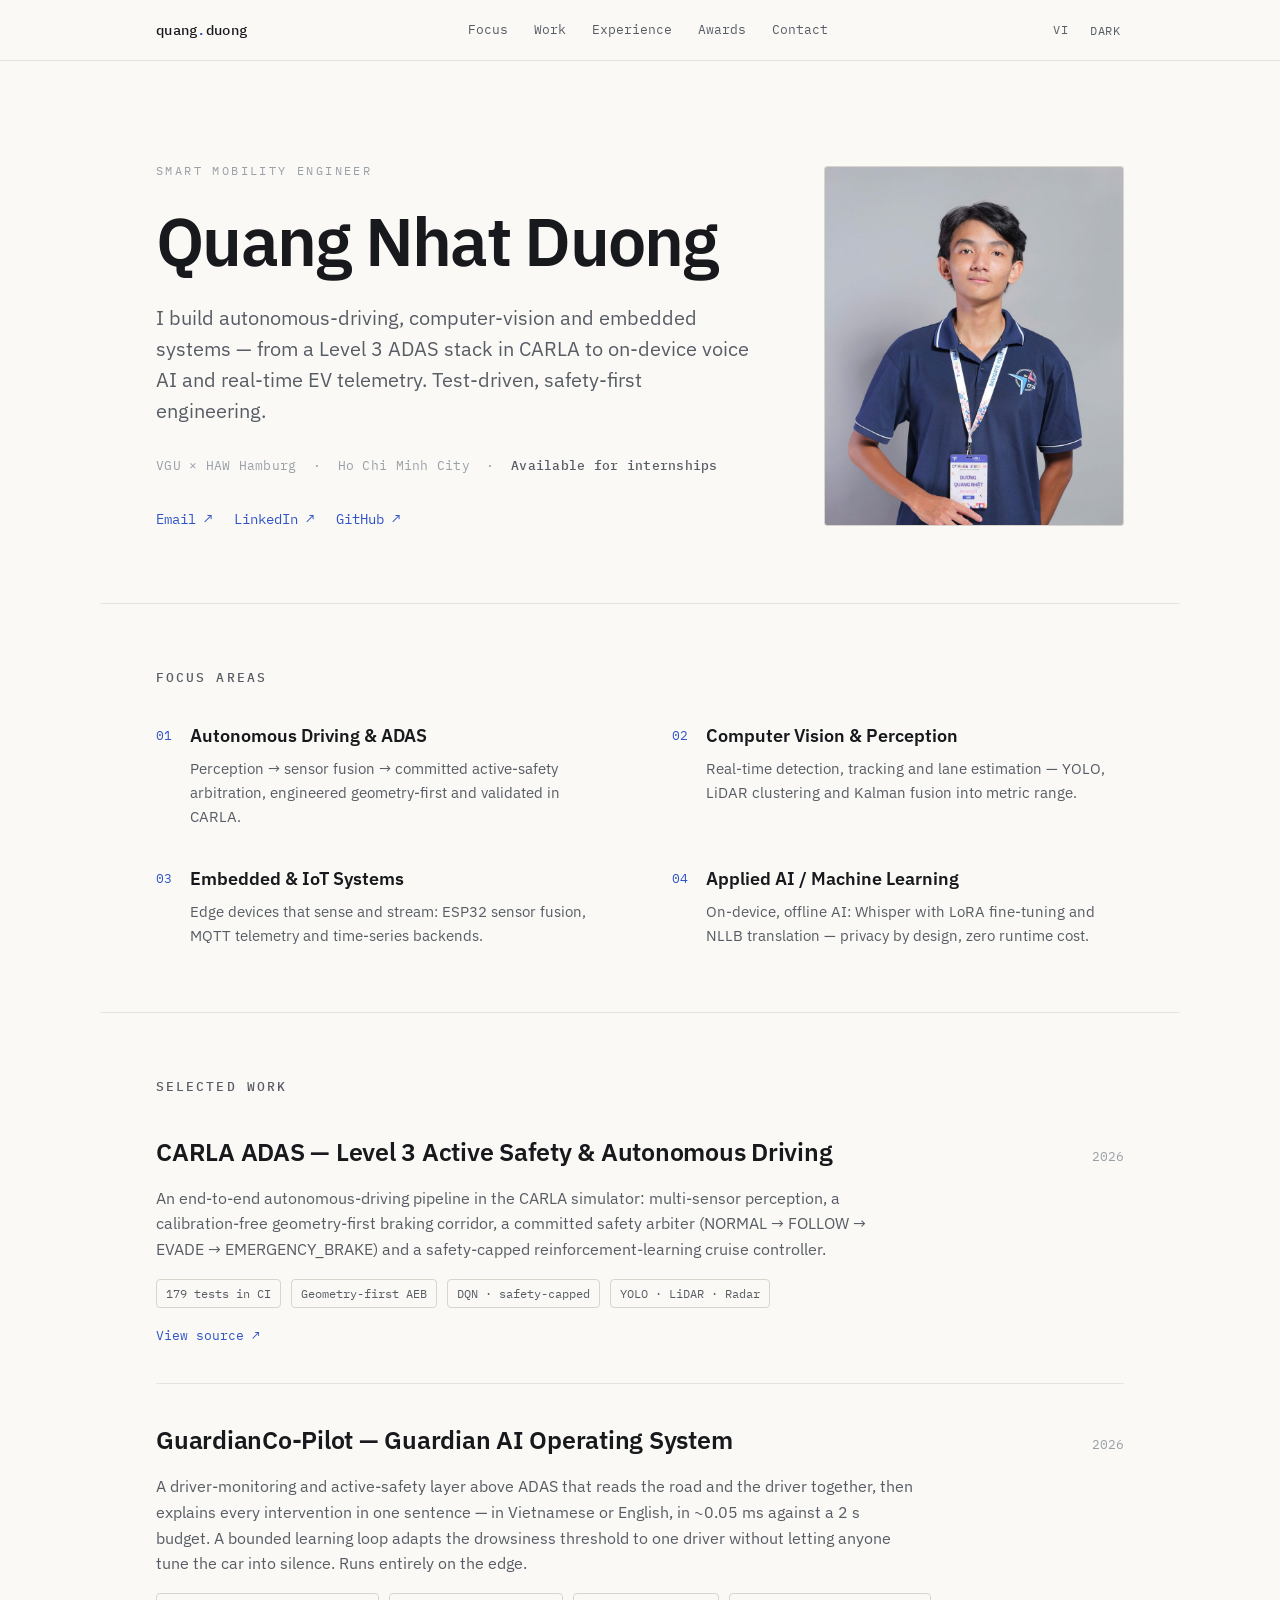
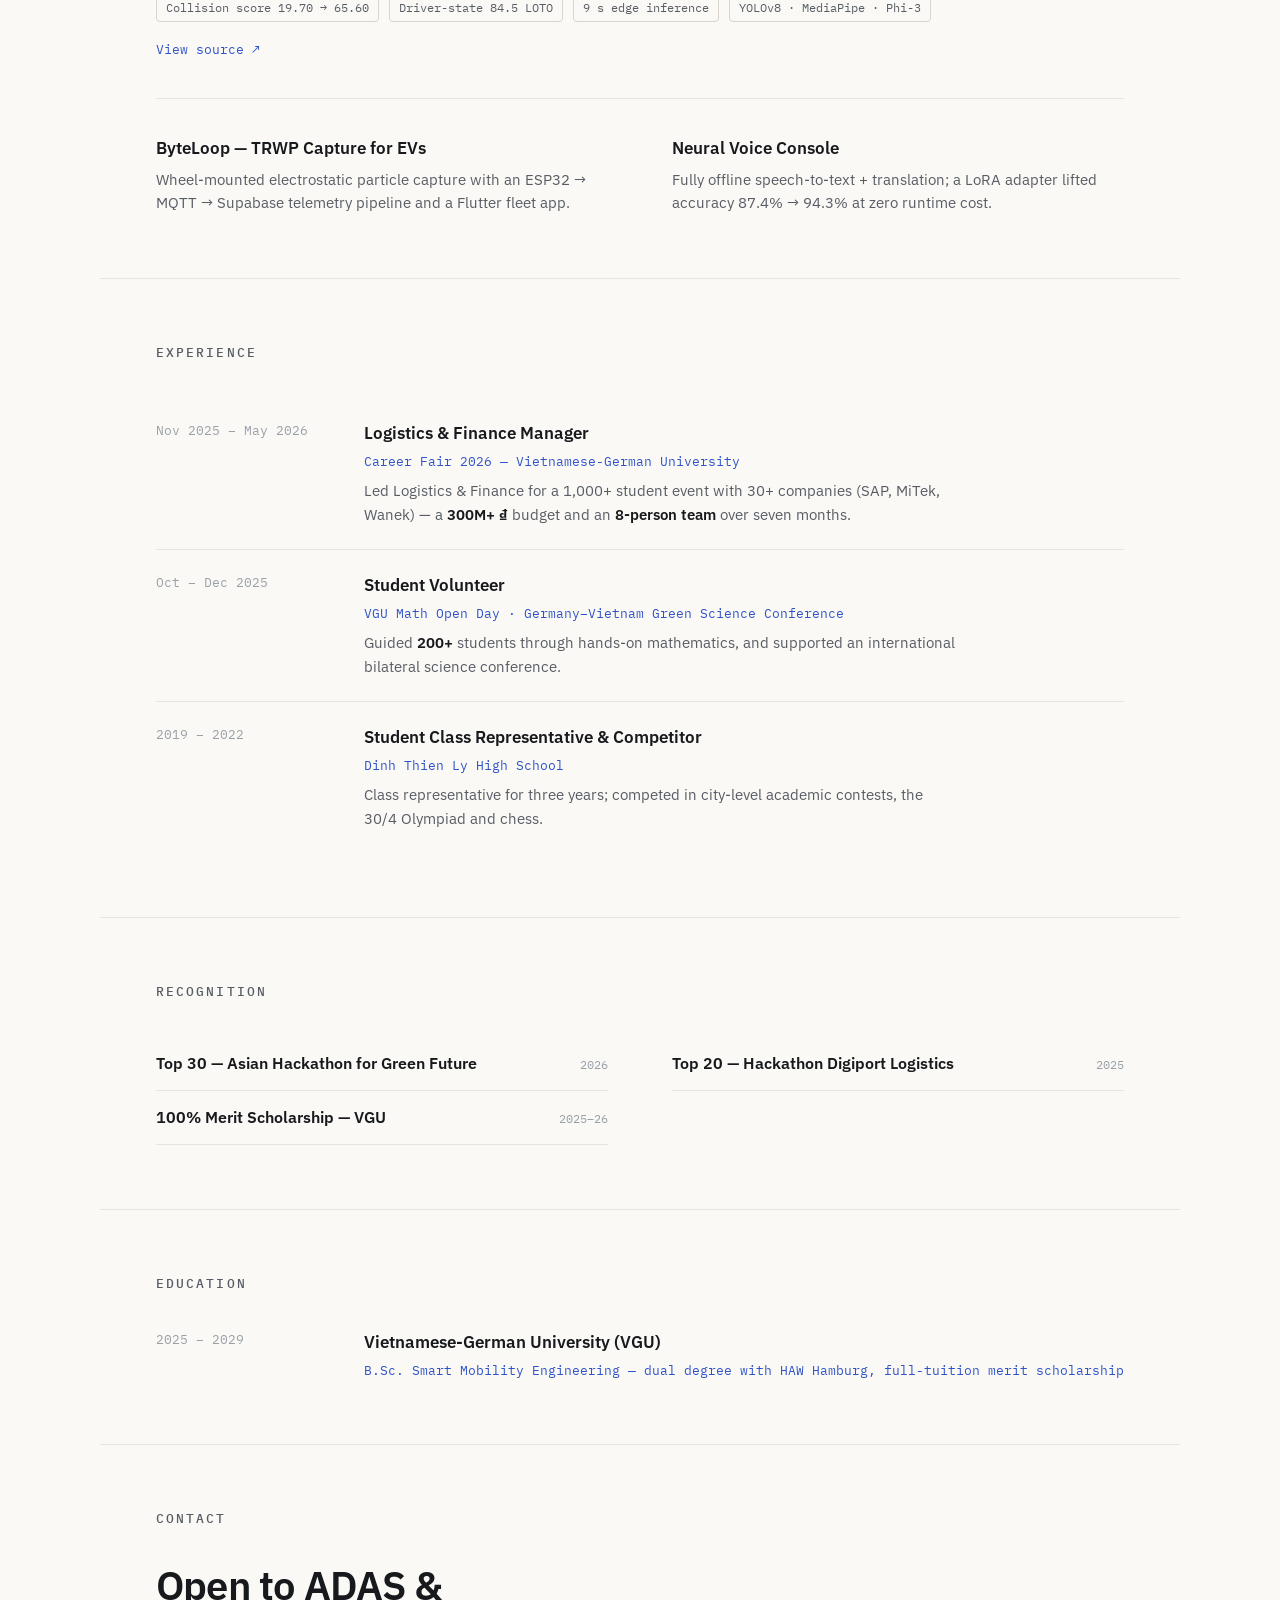
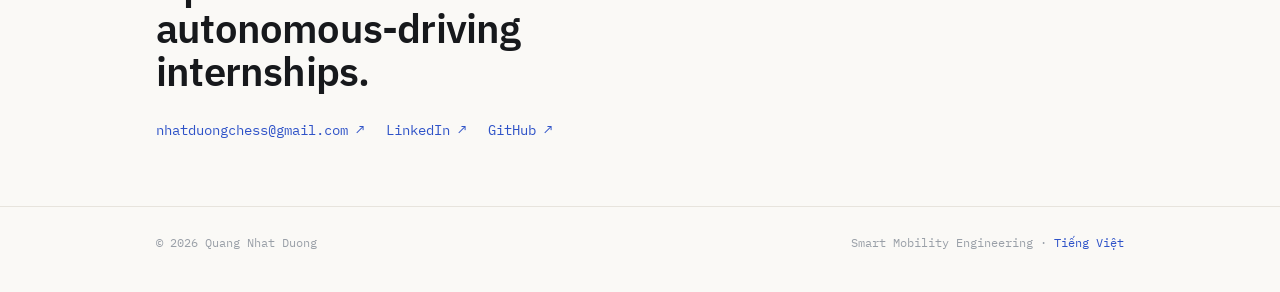
==== commit 62e0390f: "Present GuardianCo-Pilot as a personal project, not a competition entry Removes every Top 14 / FPT A" ====
--- a/en.html
+++ b/en.html
@@ -83,13 +83,14 @@
     <div class="work-item">
       <div class="work-head">
         <div class="work-title">GuardianCo-Pilot — Guardian AI Operating System</div>
-        <span class="work-year hl">Top 14 · FPT 2026</span>
+        <span class="work-year">2026</span>
       </div>
-      <p class="work-desc">An AI operating-system layer above ADAS for VinFast that reads both the road and the driver and makes every warning explainable — running entirely on the edge. Top 14 at the FPT Automotive Hackathon 2026.</p>
+      <p class="work-desc">A driver-monitoring and active-safety layer above ADAS that reads the road and the driver together, then explains every intervention in one sentence — in Vietnamese or English, in ~0.05 ms against a 2 s budget. A bounded learning loop adapts the drowsiness threshold to one driver without letting anyone tune the car into silence. Runs entirely on the edge.</p>
       <div class="chips">
         <span class="chip">Collision score 19.70 → 65.60</span><span class="chip">Driver-state 84.5 LOTO</span>
         <span class="chip">9&nbsp;s edge inference</span><span class="chip">YOLOv8 · MediaPipe · Phi-3</span>
       </div>
+      <a class="src-link" href="https://github.com/nhatduongchess-cloud/guardian-co-pilot" target="_blank" rel="noopener">View source ↗</a>
     </div>
 
     <hr class="rule">
@@ -135,7 +136,6 @@
   <section class="section wrap" id="awards">
     <h2 class="sec-label">Recognition</h2>
     <div class="awards">
-      <div class="award"><span class="t">Top 14 — FPT Automotive Hackathon</span><span class="y">2026</span></div>
       <div class="award"><span class="t">Top 30 — Asian Hackathon for Green Future</span><span class="y">2026</span></div>
       <div class="award"><span class="t">Top 20 — Hackathon Digiport Logistics</span><span class="y">2025</span></div>
       <div class="award"><span class="t">100% Merit Scholarship — VGU</span><span class="y">2025–26</span></div>
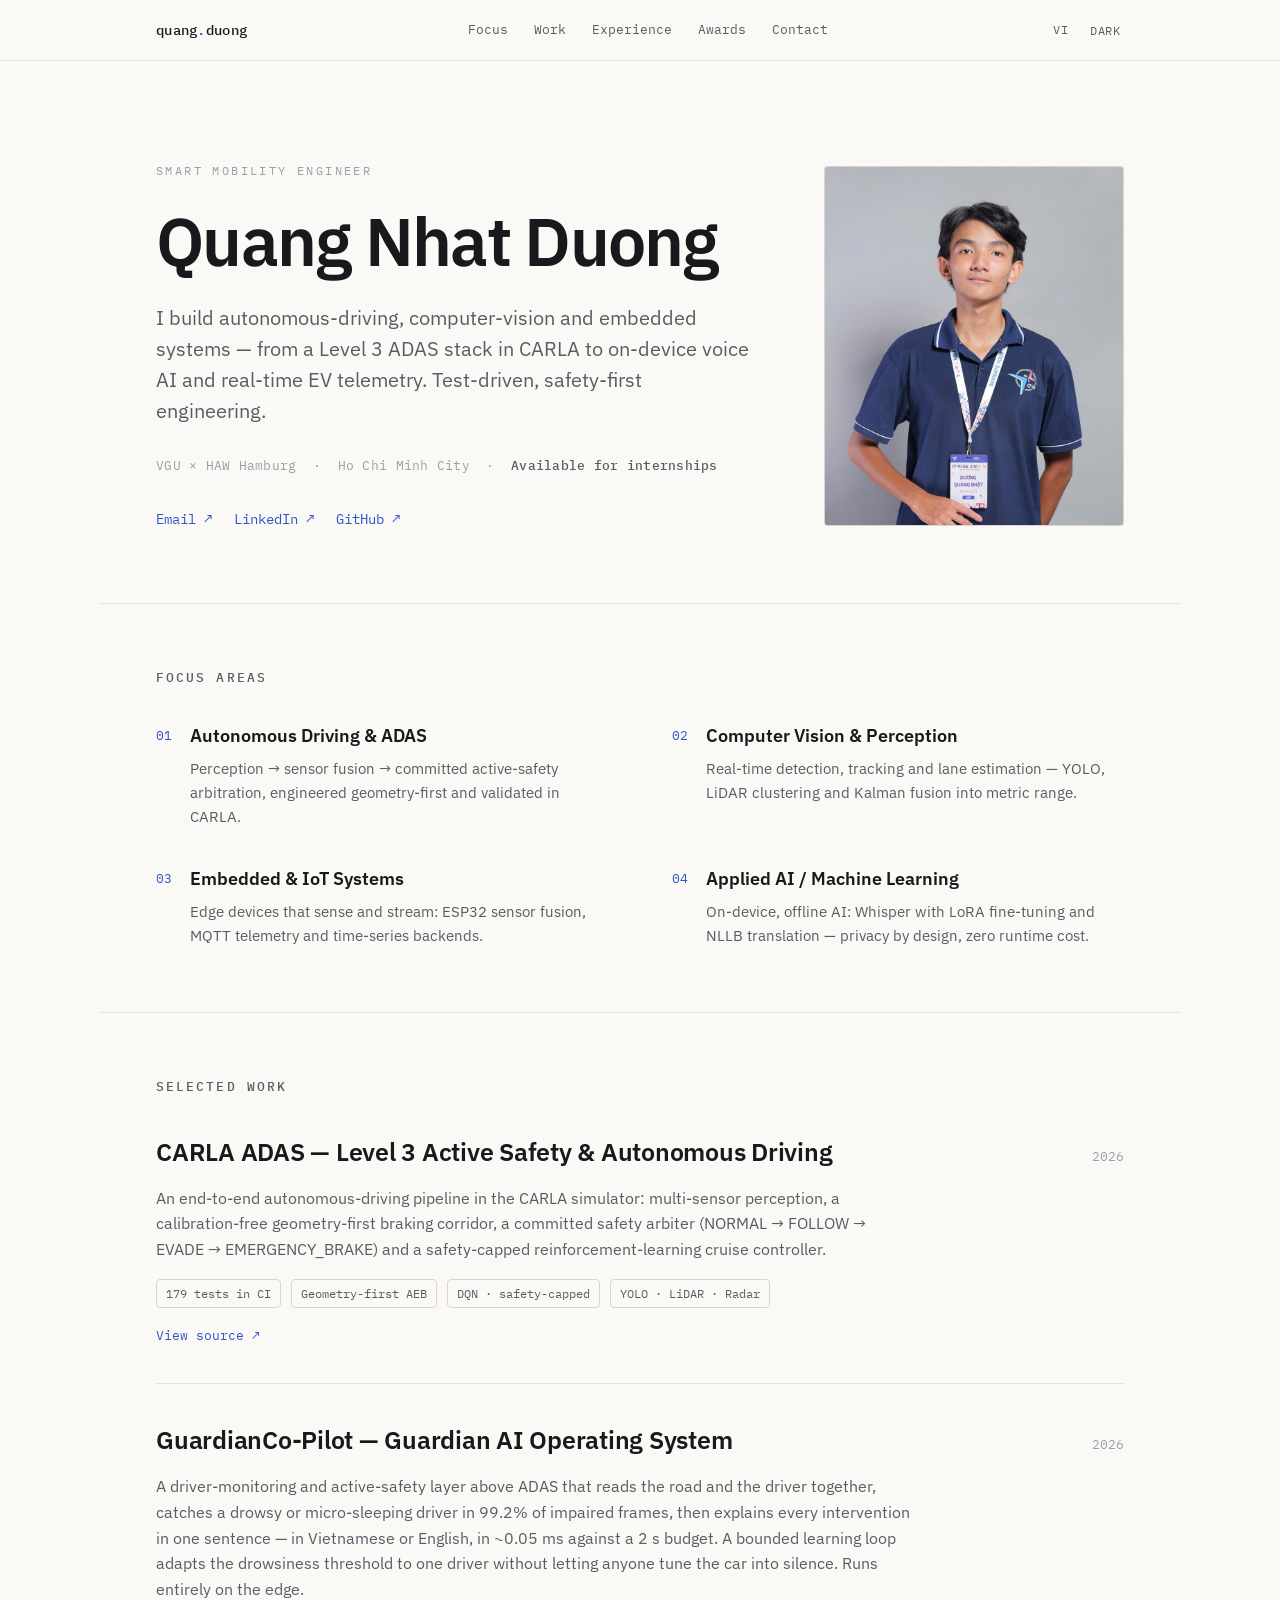
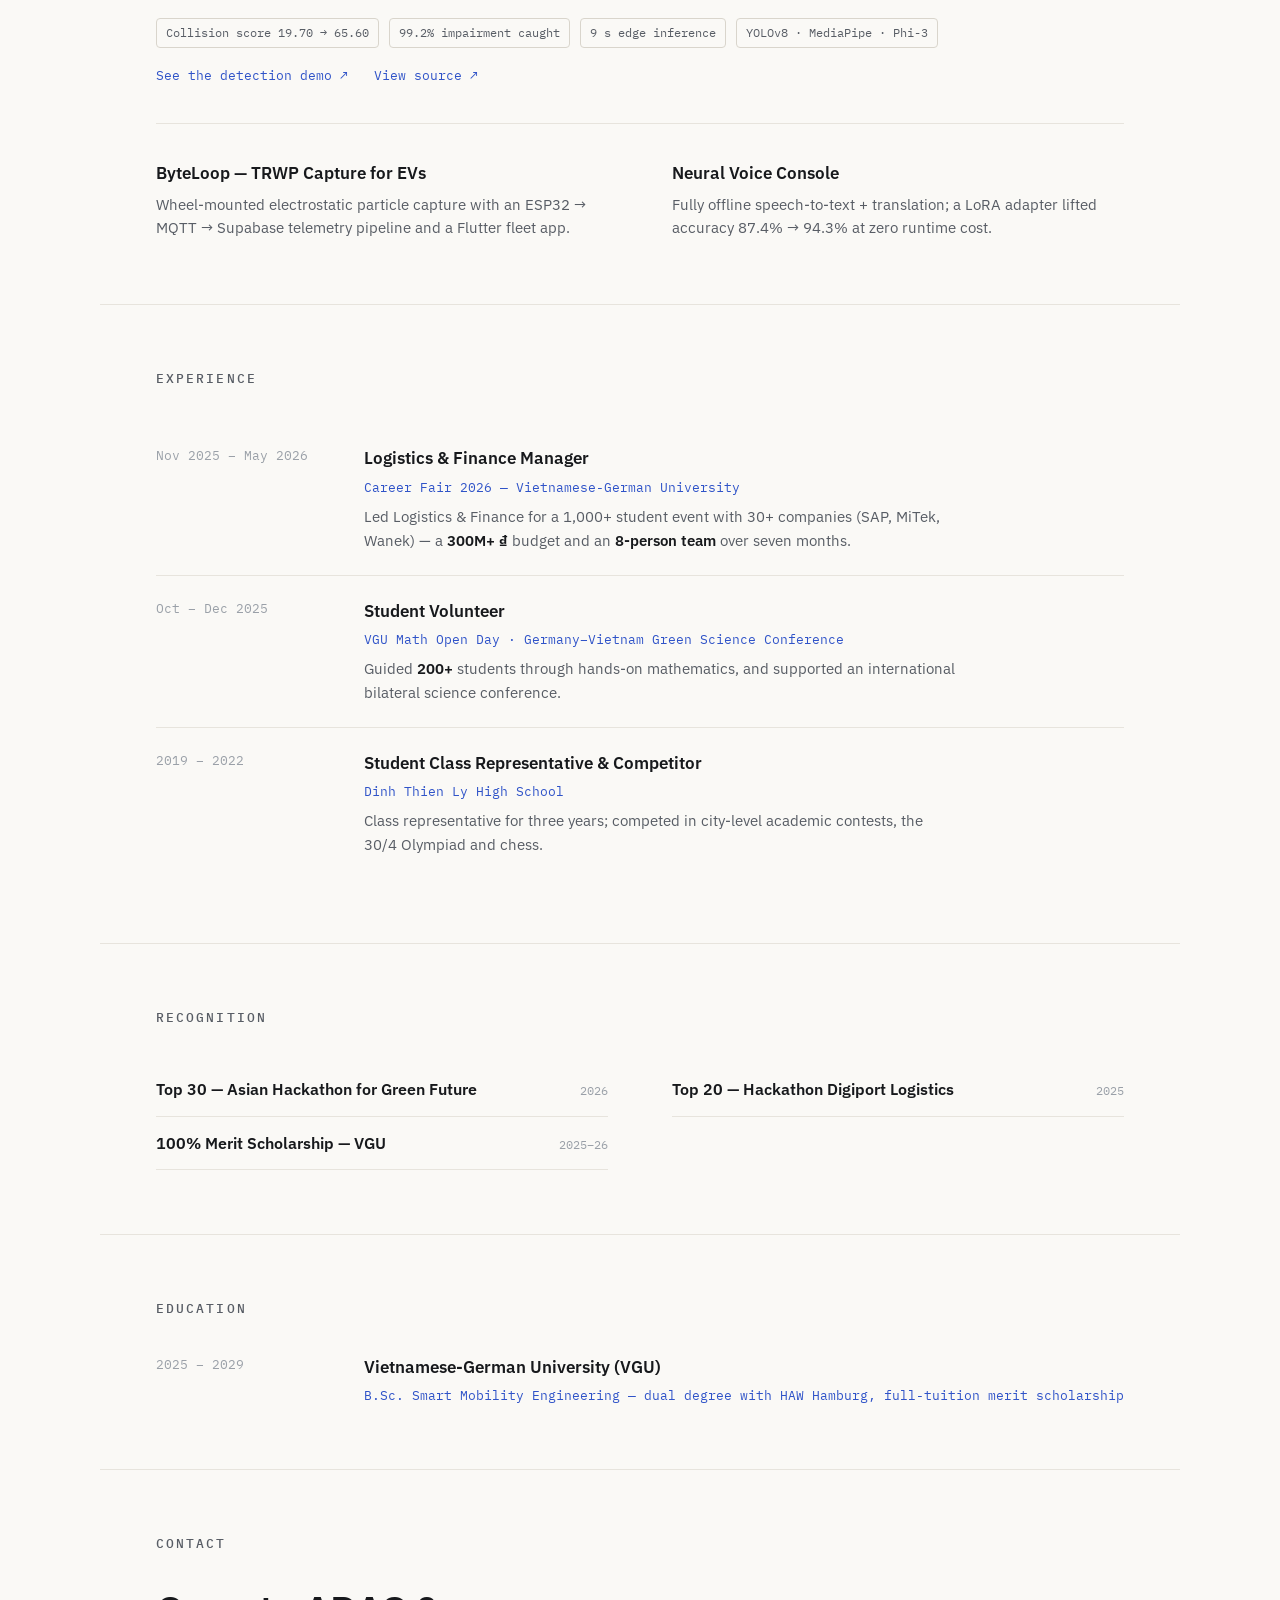
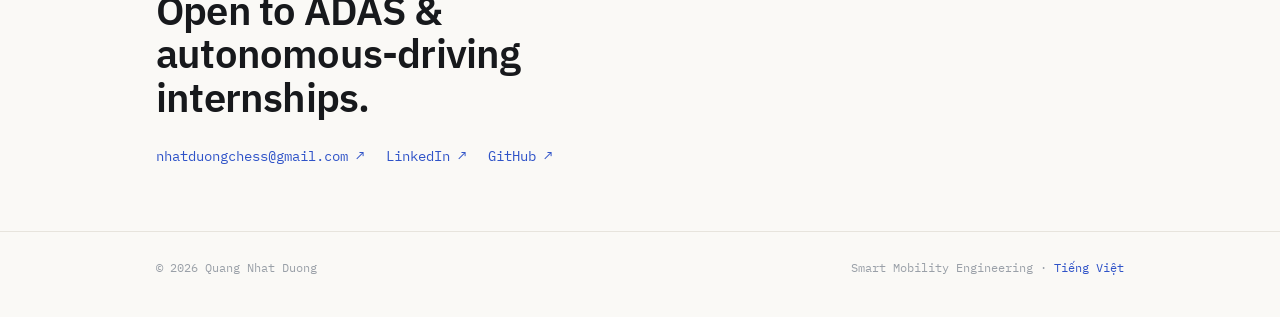
==== commit 6d45fcdb: "Publish the drowsiness detection demo and link it from the Guardian card The strongest evidence in t" ====
--- a/en.html
+++ b/en.html
@@ -85,11 +85,12 @@
         <div class="work-title">GuardianCo-Pilot — Guardian AI Operating System</div>
         <span class="work-year">2026</span>
       </div>
-      <p class="work-desc">A driver-monitoring and active-safety layer above ADAS that reads the road and the driver together, then explains every intervention in one sentence — in Vietnamese or English, in ~0.05 ms against a 2 s budget. A bounded learning loop adapts the drowsiness threshold to one driver without letting anyone tune the car into silence. Runs entirely on the edge.</p>
+      <p class="work-desc">A driver-monitoring and active-safety layer above ADAS that reads the road and the driver together, catches a drowsy or micro-sleeping driver in 99.2% of impaired frames, then explains every intervention in one sentence — in Vietnamese or English, in ~0.05 ms against a 2 s budget. A bounded learning loop adapts the drowsiness threshold to one driver without letting anyone tune the car into silence. Runs entirely on the edge.</p>
       <div class="chips">
-        <span class="chip">Collision score 19.70 → 65.60</span><span class="chip">Driver-state 84.5 LOTO</span>
+        <span class="chip">Collision score 19.70 → 65.60</span><span class="chip">99.2% impairment caught</span>
         <span class="chip">9&nbsp;s edge inference</span><span class="chip">YOLOv8 · MediaPipe · Phi-3</span>
       </div>
+      <a class="src-link" href="guardian-drowsiness.html">See the detection demo ↗</a>
       <a class="src-link" href="https://github.com/nhatduongchess-cloud/guardian-co-pilot" target="_blank" rel="noopener">View source ↗</a>
     </div>
 
--- a/styles.css
+++ b/styles.css
@@ -105,6 +105,8 @@
 .chips{display:flex;flex-wrap:wrap;gap:8px 10px;margin-bottom:14px;}
 .chip{font-family:var(--mono);font-size:12px;color:var(--sub);border:1px solid var(--line-2);border-radius:4px;padding:4px 9px;}
 .src-link{font-family:var(--mono);font-size:13px;}
+/* Two links on one card need real space between them, not a collapsed newline. */
+.src-link + .src-link{margin-left:22px;}
 .mini-grid{display:grid;grid-template-columns:repeat(2,minmax(0,1fr));gap:28px 64px;}
 .mini h3{font-size:17px;font-weight:600;margin:0 0 6px;}
 .mini p{color:var(--sub);font-size:14.5px;margin:0;}
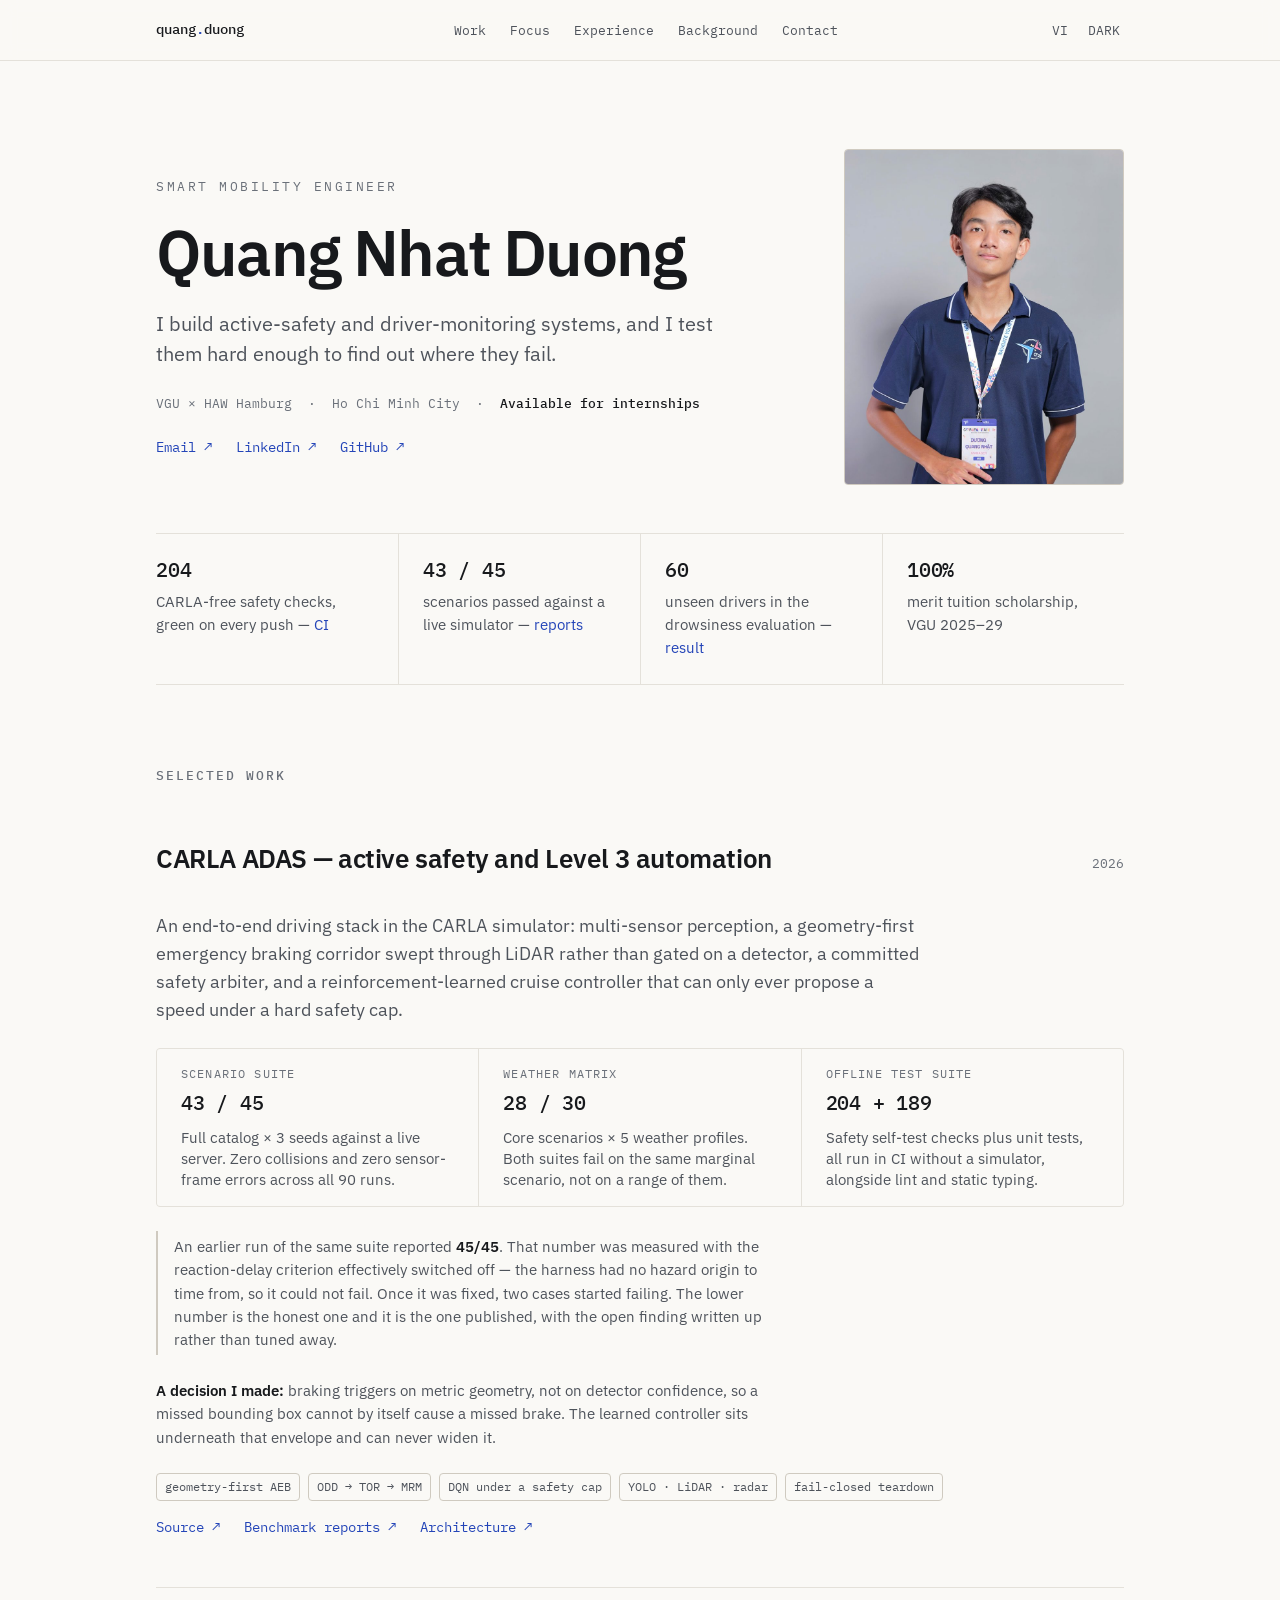
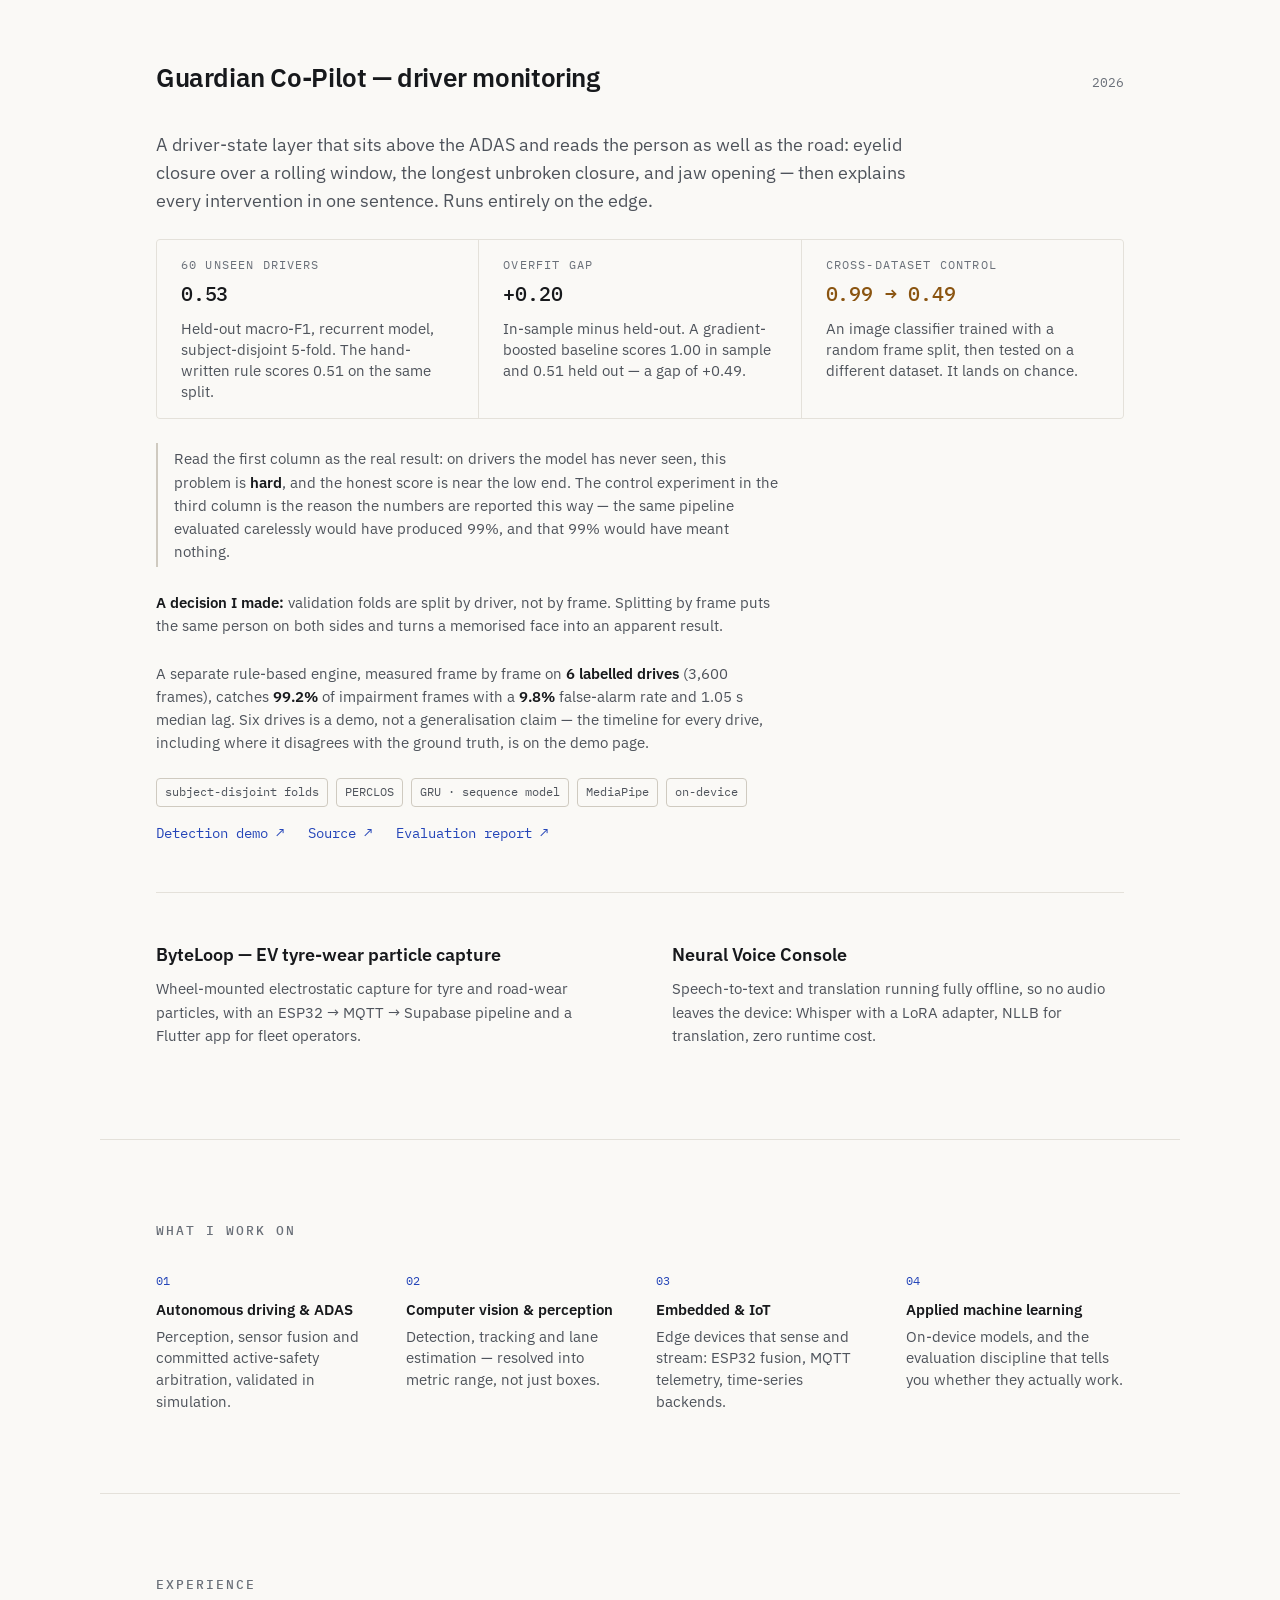
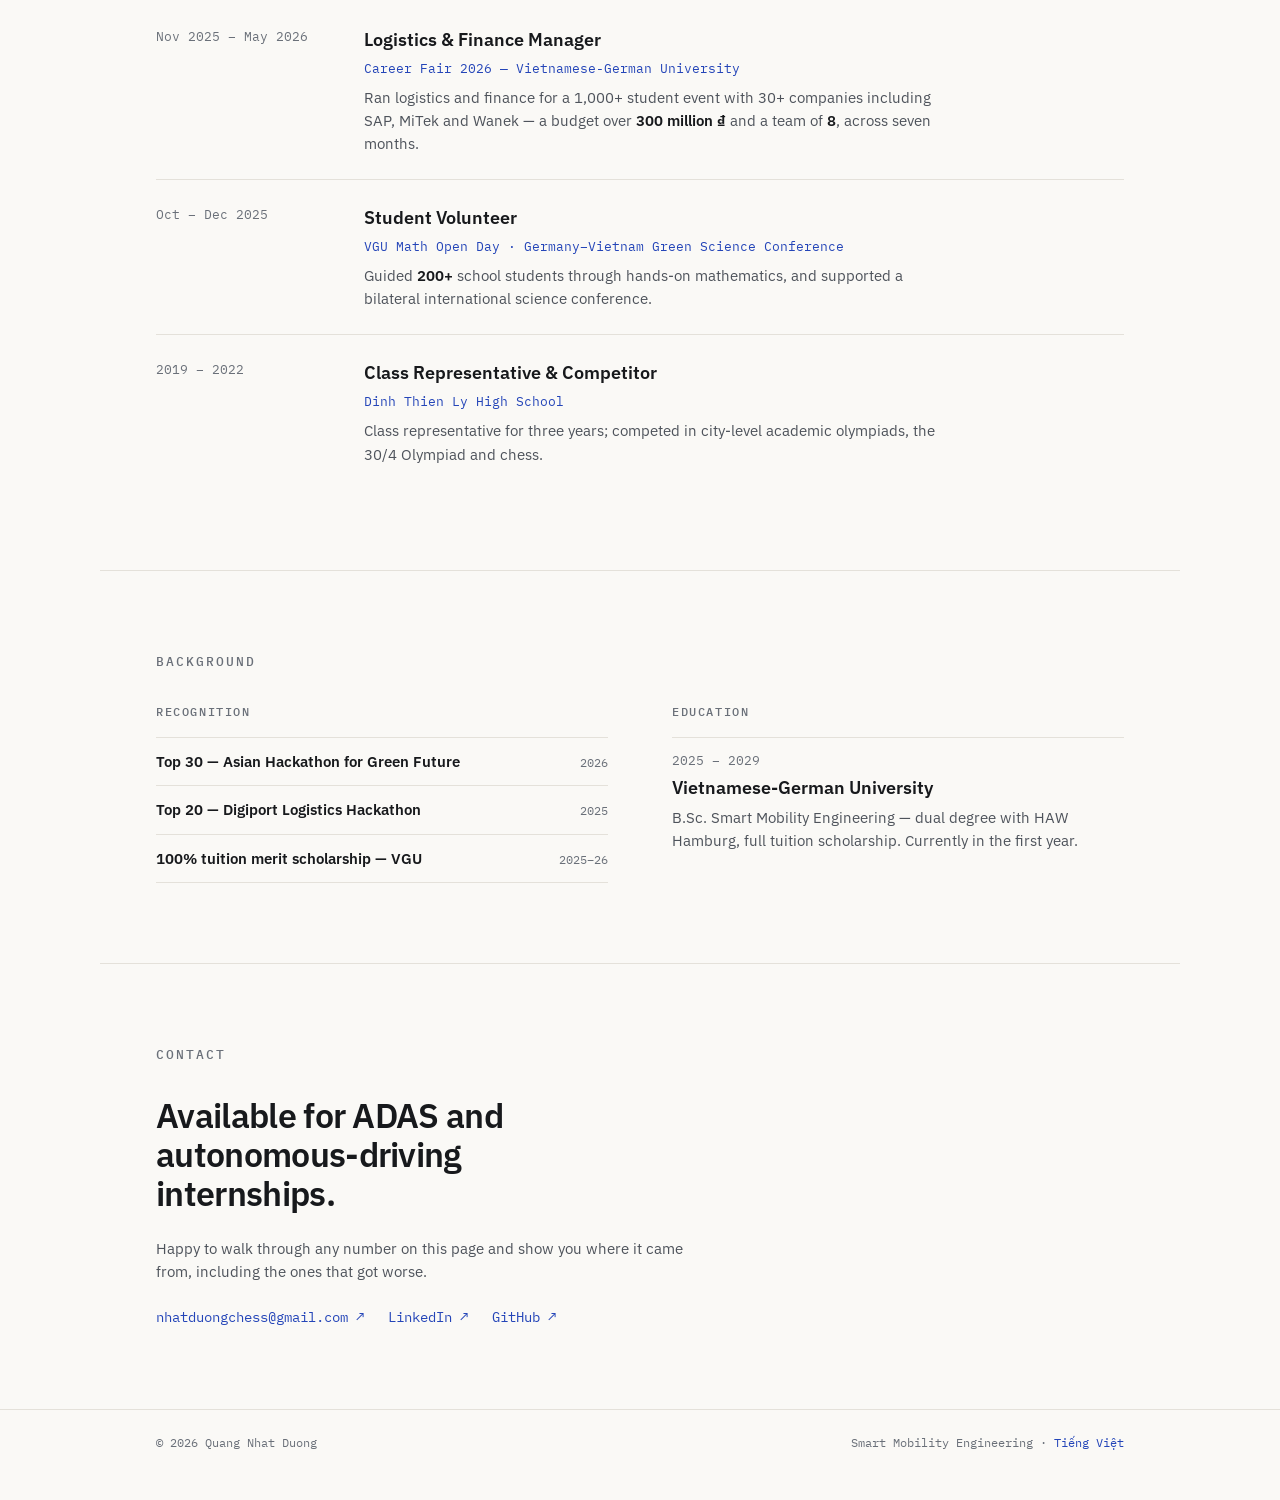
==== commit b1798807: "Redesign: lead with evidence, and correct the numbers on the cards The old page put a four-item "foc" ====
--- a/en.html
+++ b/en.html
@@ -4,7 +4,7 @@
 <meta charset="UTF-8">
 <meta name="viewport" content="width=device-width, initial-scale=1.0">
 <title>Quang Nhat Duong — Smart Mobility Engineer</title>
-<meta name="description" content="Quang Nhat Duong — Smart Mobility Engineering student building autonomous-driving, computer-vision and embedded systems. L3 ADAS in CARLA, offline voice AI, real-time EV telemetry.">
+<meta name="description" content="Quang Nhat Duong — Smart Mobility Engineering student building active-safety and driver-monitoring systems. Level 3 ADAS in CARLA, evaluated against a live simulator; drowsiness detection evaluated on 60 unseen drivers.">
 <link rel="preconnect" href="https://fonts.googleapis.com">
 <link rel="preconnect" href="https://fonts.gstatic.com" crossorigin>
 <link rel="stylesheet" href="https://fonts.googleapis.com/css2?family=IBM+Plex+Mono:wght@400;500&family=IBM+Plex+Sans:wght@400;500;600;700&display=swap">
@@ -12,18 +12,20 @@
 </head>
 <body>
 
+<a class="skip" href="#main">Skip to content</a>
+
 <div class="topbar">
   <div class="wrap topbar-inner">
     <a class="brand" href="#top">quang<span class="d">.</span>duong</a>
-    <nav class="topnav">
+    <nav class="topnav" aria-label="Sections">
+      <a href="#work">Work</a>
       <a href="#focus">Focus</a>
-      <a href="#work">Work</a>
       <a href="#experience">Experience</a>
-      <a href="#awards">Awards</a>
+      <a href="#background">Background</a>
       <a href="#contact">Contact</a>
     </nav>
     <div class="controls">
-      <a class="icon-btn" href="index.html" title="Tiếng Việt">VI</a>
+      <a class="icon-btn" href="index.html" title="Tiếng Việt" hreflang="vi">VI</a>
       <button class="icon-btn" data-theme-toggle aria-label="Toggle color theme"><span class="tstate">DARK</span></button>
     </div>
   </div>
@@ -34,7 +36,7 @@
     <div class="hero-main">
       <div class="eyebrow">Smart Mobility Engineer</div>
       <h1 class="hero-name">Quang Nhat Duong</h1>
-      <p class="hero-lead">I build autonomous-driving, computer-vision and embedded systems — from a Level&nbsp;3 ADAS stack in CARLA to on-device voice AI and real-time EV telemetry. Test-driven, safety-first engineering.</p>
+      <p class="hero-lead">I build active-safety and driver-monitoring systems, and I test them hard enough to find out where they fail.</p>
       <div class="hero-meta">VGU&nbsp;×&nbsp;HAW&nbsp;Hamburg &nbsp;·&nbsp; Ho&nbsp;Chi&nbsp;Minh&nbsp;City &nbsp;·&nbsp; <b>Available for internships</b></div>
       <div class="hero-links">
         <a href="mailto:nhatduongchess@gmail.com">Email&nbsp;↗</a>
@@ -43,62 +45,178 @@
       </div>
     </div>
     <div class="hero-portrait">
-      <img src="assets/portrait.jpg" alt="Portrait of Quang Nhat Duong" width="300" height="360">
+      <img src="assets/portrait.jpg" alt="Portrait of Quang Nhat Duong" width="280" height="336">
     </div>
   </div>
 </header>
 
-<main>
-
-  <!-- FOCUS -->
-  <section class="section wrap" id="focus">
-    <h2 class="sec-label">Focus areas</h2>
-    <div class="focus">
-      <div class="focus-item"><span class="focus-no">01</span><div><h3>Autonomous Driving &amp; ADAS</h3><p>Perception → sensor fusion → committed active-safety arbitration, engineered geometry-first and validated in CARLA.</p></div></div>
-      <div class="focus-item"><span class="focus-no">02</span><div><h3>Computer Vision &amp; Perception</h3><p>Real-time detection, tracking and lane estimation — YOLO, LiDAR clustering and Kalman fusion into metric range.</p></div></div>
-      <div class="focus-item"><span class="focus-no">03</span><div><h3>Embedded &amp; IoT Systems</h3><p>Edge devices that sense and stream: ESP32 sensor fusion, MQTT telemetry and time-series backends.</p></div></div>
-      <div class="focus-item"><span class="focus-no">04</span><div><h3>Applied AI / Machine Learning</h3><p>On-device, offline AI: Whisper with LoRA fine-tuning and NLLB translation — privacy by design, zero runtime cost.</p></div></div>
-    </div>
-  </section>
+<div class="wrap">
+  <div class="evidence">
+    <div class="ev">
+      <div class="ev-v">204</div>
+      <div class="ev-k">CARLA-free safety checks, green on every push —
+        <a href="https://github.com/nhatduongchess-cloud/carla-adas-active-safety-project/actions" target="_blank" rel="noopener">CI</a></div>
+    </div>
+    <div class="ev">
+      <div class="ev-v">43 / 45</div>
+      <div class="ev-k">scenarios passed against a live simulator —
+        <a href="https://github.com/nhatduongchess-cloud/carla-adas-active-safety-project/blob/main/docs/benchmarks/README.md" target="_blank" rel="noopener">reports</a></div>
+    </div>
+    <div class="ev">
+      <div class="ev-v">60</div>
+      <div class="ev-k">unseen drivers in the drowsiness evaluation —
+        <a href="https://github.com/nhatduongchess-cloud/guardian-co-pilot/blob/main/docs/opendata/rldd_report.md" target="_blank" rel="noopener">result</a></div>
+    </div>
+    <div class="ev">
+      <div class="ev-v">100%</div>
+      <div class="ev-k">merit tuition scholarship, VGU 2025–29</div>
+    </div>
+  </div>
+</div>
+
+<main id="main">
 
   <!-- WORK -->
   <section class="section wrap" id="work">
     <h2 class="sec-label">Selected work</h2>
 
-    <div class="work-item">
-      <div class="work-head">
-        <div class="work-title">CARLA ADAS — Level 3 Active Safety &amp; Autonomous Driving</div>
-        <span class="work-year">2026</span>
-      </div>
-      <p class="work-desc">An end-to-end autonomous-driving pipeline in the CARLA simulator: multi-sensor perception, a calibration-free geometry-first braking corridor, a committed safety arbiter (NORMAL → FOLLOW → EVADE → EMERGENCY_BRAKE) and a safety-capped reinforcement-learning cruise controller.</p>
+    <article class="case">
+      <div class="case-head">
+        <h3 class="case-title">CARLA ADAS — active safety and Level&nbsp;3 automation</h3>
+        <span class="case-year">2026</span>
+      </div>
+      <p class="case-lede">An end-to-end driving stack in the CARLA simulator: multi-sensor perception, a
+        geometry-first emergency braking corridor swept through LiDAR rather than gated on a detector, a committed
+        safety arbiter, and a reinforcement-learned cruise controller that can only ever propose a speed under a
+        hard safety cap.</p>
+
+      <div class="metrics">
+        <div class="metric">
+          <div class="m-k">Scenario suite</div>
+          <div class="m-v">43 / 45</div>
+          <div class="m-n">Full catalog × 3 seeds against a live server. Zero collisions and zero sensor-frame
+            errors across all 90 runs.</div>
+        </div>
+        <div class="metric">
+          <div class="m-k">Weather matrix</div>
+          <div class="m-v">28 / 30</div>
+          <div class="m-n">Core scenarios × 5 weather profiles. Both suites fail on the same marginal
+            scenario, not on a range of them.</div>
+        </div>
+        <div class="metric">
+          <div class="m-k">Offline test suite</div>
+          <div class="m-v">204 + 189</div>
+          <div class="m-n">Safety self-test checks plus unit tests, all run in CI without a simulator,
+            alongside lint and static typing.</div>
+        </div>
+      </div>
+
+      <p class="caveat">An earlier run of the same suite reported <b>45/45</b>. That number was measured with the
+        reaction-delay criterion effectively switched off — the harness had no hazard origin to time from, so it
+        could not fail. Once it was fixed, two cases started failing. The lower number is the honest one and it is
+        the one published, with the open finding written up rather than tuned away.</p>
+
+      <p class="decision"><b>A decision I made:</b> braking triggers on metric geometry, not on detector confidence,
+        so a missed bounding box cannot by itself cause a missed brake. The learned controller sits underneath that
+        envelope and can never widen it.</p>
+
       <div class="chips">
-        <span class="chip">179 tests in CI</span><span class="chip">Geometry-first AEB</span>
-        <span class="chip">DQN · safety-capped</span><span class="chip">YOLO · LiDAR · Radar</span>
-      </div>
-      <a class="src-link" href="https://github.com/nhatduongchess-cloud/carla-adas-active-safety-project" target="_blank" rel="noopener">View source ↗</a>
-    </div>
-
-    <hr class="rule">
-
-    <div class="work-item">
-      <div class="work-head">
-        <div class="work-title">GuardianCo-Pilot — Guardian AI Operating System</div>
-        <span class="work-year">2026</span>
-      </div>
-      <p class="work-desc">A driver-monitoring and active-safety layer above ADAS that reads the road and the driver together, catches a drowsy or micro-sleeping driver in 99.2% of impaired frames, then explains every intervention in one sentence — in Vietnamese or English, in ~0.05 ms against a 2 s budget. A bounded learning loop adapts the drowsiness threshold to one driver without letting anyone tune the car into silence. Runs entirely on the edge.</p>
+        <span class="chip">geometry-first AEB</span><span class="chip">ODD → TOR → MRM</span>
+        <span class="chip">DQN under a safety cap</span><span class="chip">YOLO · LiDAR · radar</span>
+        <span class="chip">fail-closed teardown</span>
+      </div>
+      <div class="sources">
+        <a href="https://github.com/nhatduongchess-cloud/carla-adas-active-safety-project" target="_blank" rel="noopener">Source&nbsp;↗</a>
+        <a href="https://github.com/nhatduongchess-cloud/carla-adas-active-safety-project/blob/main/docs/benchmarks/README.md" target="_blank" rel="noopener">Benchmark reports&nbsp;↗</a>
+        <a href="https://github.com/nhatduongchess-cloud/carla-adas-active-safety-project/blob/main/docs/ARCHITECTURE.md" target="_blank" rel="noopener">Architecture&nbsp;↗</a>
+      </div>
+    </article>
+
+    <article class="case">
+      <div class="case-head">
+        <h3 class="case-title">Guardian Co-Pilot — driver monitoring</h3>
+        <span class="case-year">2026</span>
+      </div>
+      <p class="case-lede">A driver-state layer that sits above the ADAS and reads the person as well as the road:
+        eyelid closure over a rolling window, the longest unbroken closure, and jaw opening — then explains every
+        intervention in one sentence. Runs entirely on the edge.</p>
+
+      <div class="metrics">
+        <div class="metric">
+          <div class="m-k">60 unseen drivers</div>
+          <div class="m-v">0.53</div>
+          <div class="m-n">Held-out macro-F1, recurrent model, subject-disjoint 5-fold. The hand-written rule
+            scores 0.51 on the same split.</div>
+        </div>
+        <div class="metric">
+          <div class="m-k">Overfit gap</div>
+          <div class="m-v">+0.20</div>
+          <div class="m-n">In-sample minus held-out. A gradient-boosted baseline scores 1.00 in sample and
+            0.51 held out — a gap of +0.49.</div>
+        </div>
+        <div class="metric">
+          <div class="m-k">Cross-dataset control</div>
+          <div class="m-v warn">0.99 → 0.49</div>
+          <div class="m-n">An image classifier trained with a random frame split, then tested on a different
+            dataset. It lands on chance.</div>
+        </div>
+      </div>
+
+      <p class="caveat">Read the first column as the real result: on drivers the model has never seen, this problem
+        is <b>hard</b>, and the honest score is near the low end. The control experiment in the third column is the
+        reason the numbers are reported this way — the same pipeline evaluated carelessly would have produced 99%,
+        and that 99% would have meant nothing.</p>
+
+      <p class="decision"><b>A decision I made:</b> validation folds are split by driver, not by frame. Splitting by
+        frame puts the same person on both sides and turns a memorised face into an apparent result.</p>
+
+      <p class="decision">A separate rule-based engine, measured frame by frame on <b>6 labelled drives</b>
+        (3,600 frames), catches <b>99.2%</b> of impairment frames with a <b>9.8%</b> false-alarm rate and 1.05&nbsp;s
+        median lag. Six drives is a demo, not a generalisation claim — the timeline for every drive, including where
+        it disagrees with the ground truth, is on the demo page.</p>
+
       <div class="chips">
-        <span class="chip">Collision score 19.70 → 65.60</span><span class="chip">99.2% impairment caught</span>
-        <span class="chip">9&nbsp;s edge inference</span><span class="chip">YOLOv8 · MediaPipe · Phi-3</span>
-      </div>
-      <a class="src-link" href="guardian-drowsiness.html">See the detection demo ↗</a>
-      <a class="src-link" href="https://github.com/nhatduongchess-cloud/guardian-co-pilot" target="_blank" rel="noopener">View source ↗</a>
-    </div>
-
-    <hr class="rule">
+        <span class="chip">subject-disjoint folds</span><span class="chip">PERCLOS</span>
+        <span class="chip">GRU · sequence model</span><span class="chip">MediaPipe</span>
+        <span class="chip">on-device</span>
+      </div>
+      <div class="sources">
+        <a href="guardian-drowsiness.html">Detection demo&nbsp;↗</a>
+        <a href="https://github.com/nhatduongchess-cloud/guardian-co-pilot" target="_blank" rel="noopener">Source&nbsp;↗</a>
+        <a href="https://github.com/nhatduongchess-cloud/guardian-co-pilot/blob/main/docs/opendata/rldd_report.md" target="_blank" rel="noopener">Evaluation report&nbsp;↗</a>
+      </div>
+    </article>
 
     <div class="mini-grid">
-      <div class="mini"><h3>ByteLoop — TRWP Capture for EVs</h3><p>Wheel-mounted electrostatic particle capture with an ESP32 → MQTT → Supabase telemetry pipeline and a Flutter fleet app.</p></div>
-      <div class="mini"><h3>Neural Voice Console</h3><p>Fully offline speech-to-text + translation; a LoRA adapter lifted accuracy 87.4% → 94.3% at zero runtime cost.</p></div>
+      <div class="mini">
+        <h3>ByteLoop — EV tyre-wear particle capture</h3>
+        <p>Wheel-mounted electrostatic capture for tyre and road-wear particles, with an ESP32 → MQTT → Supabase
+          pipeline and a Flutter app for fleet operators.</p>
+      </div>
+      <div class="mini">
+        <h3>Neural Voice Console</h3>
+        <p>Speech-to-text and translation running fully offline, so no audio leaves the device: Whisper with a
+          LoRA adapter, NLLB for translation, zero runtime cost.</p>
+      </div>
+    </div>
+  </section>
+
+  <!-- FOCUS -->
+  <section class="section wrap" id="focus">
+    <h2 class="sec-label">What I work on</h2>
+    <div class="band">
+      <div class="band-item"><span class="band-no">01</span>
+        <h3>Autonomous driving &amp; ADAS</h3>
+        <p>Perception, sensor fusion and committed active-safety arbitration, validated in simulation.</p></div>
+      <div class="band-item"><span class="band-no">02</span>
+        <h3>Computer vision &amp; perception</h3>
+        <p>Detection, tracking and lane estimation — resolved into metric range, not just boxes.</p></div>
+      <div class="band-item"><span class="band-no">03</span>
+        <h3>Embedded &amp; IoT</h3>
+        <p>Edge devices that sense and stream: ESP32 fusion, MQTT telemetry, time-series backends.</p></div>
+      <div class="band-item"><span class="band-no">04</span>
+        <h3>Applied machine learning</h3>
+        <p>On-device models, and the evaluation discipline that tells you whether they actually work.</p></div>
     </div>
   </section>
 
@@ -111,7 +229,8 @@
         <div>
           <div class="role">Logistics &amp; Finance Manager</div>
           <div class="org">Career Fair 2026 — Vietnamese-German University</div>
-          <div class="body">Led Logistics &amp; Finance for a 1,000+ student event with 30+ companies (SAP, MiTek, Wanek) — a <b>300M+&nbsp;₫</b> budget and an <b>8-person team</b> over seven months.</div>
+          <div class="body">Ran logistics and finance for a 1,000+ student event with 30+ companies including SAP,
+            MiTek and Wanek — a budget over <b>300 million ₫</b> and a team of <b>8</b>, across seven months.</div>
         </div>
       </div>
       <div class="entry">
@@ -119,38 +238,40 @@
         <div>
           <div class="role">Student Volunteer</div>
           <div class="org">VGU Math Open Day · Germany–Vietnam Green Science Conference</div>
-          <div class="body">Guided <b>200+</b> students through hands-on mathematics, and supported an international bilateral science conference.</div>
+          <div class="body">Guided <b>200+</b> school students through hands-on mathematics, and supported a
+            bilateral international science conference.</div>
         </div>
       </div>
       <div class="entry">
         <div class="when">2019 – 2022</div>
         <div>
-          <div class="role">Student Class Representative &amp; Competitor</div>
+          <div class="role">Class Representative &amp; Competitor</div>
           <div class="org">Dinh Thien Ly High School</div>
-          <div class="body">Class representative for three years; competed in city-level academic contests, the 30/4 Olympiad and chess.</div>
-        </div>
-      </div>
-    </div>
-  </section>
-
-  <!-- RECOGNITION -->
-  <section class="section wrap" id="awards">
-    <h2 class="sec-label">Recognition</h2>
-    <div class="awards">
-      <div class="award"><span class="t">Top 30 — Asian Hackathon for Green Future</span><span class="y">2026</span></div>
-      <div class="award"><span class="t">Top 20 — Hackathon Digiport Logistics</span><span class="y">2025</span></div>
-      <div class="award"><span class="t">100% Merit Scholarship — VGU</span><span class="y">2025–26</span></div>
-    </div>
-  </section>
-
-  <!-- EDUCATION -->
-  <section class="section wrap" id="education">
-    <h2 class="sec-label">Education</h2>
-    <div class="edu-row">
-      <div class="when">2025 – 2029</div>
-      <div>
-        <div class="inst">Vietnamese-German University (VGU)</div>
-        <div class="deg">B.Sc. Smart Mobility Engineering — dual degree with HAW Hamburg, full-tuition merit scholarship</div>
+          <div class="body">Class representative for three years; competed in city-level academic olympiads,
+            the 30/4 Olympiad and chess.</div>
+        </div>
+      </div>
+    </div>
+  </section>
+
+  <!-- BACKGROUND -->
+  <section class="section wrap" id="background">
+    <h2 class="sec-label">Background</h2>
+    <div class="bg-grid">
+      <div class="bg-col">
+        <h3>Recognition</h3>
+        <div class="award"><span class="t">Top 30 — Asian Hackathon for Green Future</span><span class="y">2026</span></div>
+        <div class="award"><span class="t">Top 20 — Digiport Logistics Hackathon</span><span class="y">2025</span></div>
+        <div class="award"><span class="t">100% tuition merit scholarship — VGU</span><span class="y">2025–26</span></div>
+      </div>
+      <div class="bg-col">
+        <h3>Education</h3>
+        <div class="edu">
+          <div class="when">2025 – 2029</div>
+          <div class="inst">Vietnamese-German University</div>
+          <div class="deg">B.Sc. Smart Mobility Engineering — dual degree with HAW Hamburg, full tuition
+            scholarship. Currently in the first year.</div>
+        </div>
       </div>
     </div>
   </section>
@@ -158,7 +279,9 @@
   <!-- CONTACT -->
   <section class="section wrap" id="contact">
     <h2 class="sec-label">Contact</h2>
-    <div class="contact-line">Open to ADAS &amp; autonomous-driving internships.</div>
+    <div class="contact-line">Available for ADAS and autonomous-driving internships.</div>
+    <p class="contact-note">Happy to walk through any number on this page and show you where it came from,
+      including the ones that got worse.</p>
     <div class="links">
       <a href="mailto:nhatduongchess@gmail.com">nhatduongchess@gmail.com&nbsp;↗</a>
       <a href="https://www.linkedin.com/in/quang-nhat-duong-95208b382/" target="_blank" rel="noopener">LinkedIn&nbsp;↗</a>
@@ -171,7 +294,7 @@
 <footer class="foot">
   <div class="wrap foot-inner">
     <span>© 2026 Quang Nhat Duong</span>
-    <span>Smart Mobility Engineering · <a href="index.html">Tiếng Việt</a></span>
+    <span>Smart Mobility Engineering · <a href="index.html" hreflang="vi">Tiếng Việt</a></span>
   </div>
 </footer>
 
--- a/styles.css
+++ b/styles.css
@@ -1,46 +1,78 @@
 /* ============================================================
    Quang Nhat Duong — Portfolio
-   "Minimal professional engineering" — IBM Plex Sans + Mono
+   Datasheet, not brochure. IBM Plex Sans + Mono.
+
+   The page is built from measurements, so it is styled like a
+   measurement: labelled values, units always shown, every number
+   within reach of the source that produced it.
    ============================================================ */
 
 :root{
+  /* ---- colour ----------------------------------------------------
+     Every pair below is checked against WCAG AA in tools/contrast.py.
+     --faint previously failed at ~2.6:1 and is now a real text grey. */
   --bg:#FAF9F6;
   --surface:#FFFFFF;
   --ink:#17191C;
-  --sub:#585D65;
-  --faint:#9AA0A8;
-  --line:#E7E4DD;
-  --line-2:#D9D5CC;
-  --accent:#2F53C8;
-  --accent-hover:#1F3EA0;
+  --sub:#4E535B;
+  --faint:#6A7079;
+  --line:#E4E1DA;
+  --line-2:#CFCAC0;
+  --accent:#2445B8;
+  --accent-hover:#163090;
+  --good:#1F6B4C;
+  --warn:#8A5410;
 
   --sans:'IBM Plex Sans',system-ui,-apple-system,'Segoe UI',sans-serif;
   --mono:'IBM Plex Mono',ui-monospace,SFMono-Regular,Menlo,Consolas,monospace;
 
+  /* ---- type scale (1.25 modular, fluid only where it must be) ---- */
+  --fs-mono-xs:11.5px;
+  --fs-mono-sm:12.5px;
+  --fs-mono:13.5px;
+  --fs-sm:14.5px;
+  --fs-base:16px;
+  --fs-md:17.5px;
+  --fs-lg:20px;
+  --fs-xl:clamp(21px,2.6vw,26px);
+  --fs-2xl:clamp(26px,4vw,34px);
+  --fs-display:clamp(40px,6.4vw,64px);
+
+  /* ---- spacing scale (8px base) ---- */
+  --s1:4px;  --s2:8px;  --s3:12px; --s4:16px; --s5:24px;
+  --s6:32px; --s7:48px; --s8:64px; --s9:96px;
+  --sec-y:clamp(48px,6.5vw,80px);
+
   --maxw:1080px;
   --gutter:clamp(20px,5vw,56px);
+  --radius:4px;
 }
 
 @media (prefers-color-scheme: dark){
   :root:not([data-theme="light"]){
-    --bg:#111316; --surface:#171A1E; --ink:#ECEEF1; --sub:#A2A8B0;
-    --faint:#6C7480; --line:#262A30; --line-2:#333941;
-    --accent:#87A6FF; --accent-hover:#A6BEFF;
+    --bg:#101215; --surface:#171A1E; --ink:#ECEEF1; --sub:#AEB4BC;
+    --faint:#8B929B; --line:#262A30; --line-2:#3A414A;
+    --accent:#8FADFF; --accent-hover:#B3C6FF;
+    --good:#6FC79E; --warn:#E3AE72;
   }
 }
 :root[data-theme="dark"]{
-  --bg:#111316; --surface:#171A1E; --ink:#ECEEF1; --sub:#A2A8B0;
-  --faint:#6C7480; --line:#262A30; --line-2:#333941;
-  --accent:#87A6FF; --accent-hover:#A6BEFF;
+  --bg:#101215; --surface:#171A1E; --ink:#ECEEF1; --sub:#AEB4BC;
+  --faint:#8B929B; --line:#262A30; --line-2:#3A414A;
+  --accent:#8FADFF; --accent-hover:#B3C6FF;
+  --good:#6FC79E; --warn:#E3AE72;
 }
 
 *{box-sizing:border-box;}
 html{scroll-behavior:smooth;}
-@media (prefers-reduced-motion: reduce){ html{scroll-behavior:auto;} }
+@media (prefers-reduced-motion: reduce){
+  html{scroll-behavior:auto;}
+  *,*::before,*::after{animation-duration:.001ms !important;transition-duration:.001ms !important;}
+}
 
 body{
   margin:0;background:var(--bg);color:var(--ink);
-  font-family:var(--sans);font-size:16px;line-height:1.6;
+  font-family:var(--sans);font-size:var(--fs-base);line-height:1.6;
   -webkit-font-smoothing:antialiased;text-rendering:optimizeLegibility;
 }
 img{max-width:100%;display:block;}
@@ -48,99 +80,172 @@
 a{color:var(--accent);text-decoration:none;}
 a:hover{color:var(--accent-hover);}
 :focus-visible{outline:2px solid var(--accent);outline-offset:3px;border-radius:2px;}
+/* The top bar is sticky and 60px tall, so an anchor jump must stop short of it
+   or the heading it was aimed at lands underneath. */
+[id]{scroll-margin-top:76px;}
+
+/* Keyboard users should not have to tab the whole nav to reach content. */
+.skip{position:absolute;left:-9999px;top:0;background:var(--surface);color:var(--ink);
+      padding:var(--s3) var(--s4);border:1px solid var(--line-2);border-radius:var(--radius);z-index:100;}
+.skip:focus{left:var(--s4);top:var(--s2);}
 
 .wrap{max-width:var(--maxw);margin-inline:auto;padding-inline:var(--gutter);}
 .mono{font-family:var(--mono);}
-.eyebrow{font-family:var(--mono);font-size:12px;letter-spacing:.2em;text-transform:uppercase;color:var(--faint);}
-
-/* ---- top bar ---- */
-.topbar{position:sticky;top:0;z-index:40;background:color-mix(in srgb,var(--bg) 88%,transparent);backdrop-filter:blur(8px);border-bottom:1px solid var(--line);}
-.topbar-inner{display:flex;align-items:center;justify-content:space-between;gap:16px;height:60px;}
-.brand{font-family:var(--mono);font-size:14px;font-weight:500;letter-spacing:.02em;color:var(--ink);}
+.eyebrow{font-family:var(--mono);font-size:var(--fs-mono-sm);letter-spacing:.2em;
+         text-transform:uppercase;color:var(--faint);}
+
+/* ---- top bar ---------------------------------------------------- */
+.topbar{position:sticky;top:0;z-index:40;background:color-mix(in srgb,var(--bg) 90%,transparent);
+        backdrop-filter:blur(8px);border-bottom:1px solid var(--line);}
+.topbar-inner{display:flex;align-items:center;justify-content:space-between;gap:var(--s4);height:60px;}
+.brand{font-family:var(--mono);font-size:var(--fs-mono);font-weight:500;color:var(--ink);}
 .brand .d{color:var(--accent);}
-.topnav{display:flex;gap:26px;}
-.topnav a{font-family:var(--mono);font-size:13px;color:var(--sub);}
+.topnav{display:flex;gap:var(--s5);}
+.topnav a{font-family:var(--mono);font-size:var(--fs-mono-sm);color:var(--sub);}
 .topnav a:hover{color:var(--ink);}
-.controls{display:flex;align-items:center;gap:14px;}
-.icon-btn{font-family:var(--mono);font-size:12px;letter-spacing:.04em;color:var(--sub);background:none;border:0;cursor:pointer;padding:4px;}
+.controls{display:flex;align-items:center;gap:var(--s3);}
+.icon-btn{font-family:var(--mono);font-size:var(--fs-mono-sm);color:var(--sub);
+          background:none;border:0;cursor:pointer;padding:var(--s1);}
 .icon-btn:hover{color:var(--ink);}
-@media (max-width:720px){ .topnav{display:none;} }
-
-/* ---- hero ---- */
-.hero{padding-block:clamp(56px,9vw,100px) clamp(40px,6vw,72px);}
-.hero-grid{display:grid;grid-template-columns:1fr 300px;gap:clamp(32px,6vw,72px);align-items:center;}
-.hero-name{font-size:clamp(44px,7vw,68px);line-height:1.03;letter-spacing:-.025em;font-weight:600;margin:26px 0 26px;}
-.hero-lead{font-size:clamp(17px,2.4vw,20px);line-height:1.55;color:var(--sub);max-width:56ch;margin:0 0 30px;}
-.hero-meta{font-family:var(--mono);font-size:13px;color:var(--faint);letter-spacing:.02em;margin-bottom:32px;}
-.hero-meta b{color:var(--sub);font-weight:500;}
-.hero-links{display:flex;flex-wrap:wrap;gap:22px;font-family:var(--mono);font-size:13.5px;}
+@media (max-width:760px){ .topnav{display:none;} }
+
+/* ---- hero ------------------------------------------------------- */
+.hero{padding-block:clamp(48px,8vw,88px) var(--s7);}
+.hero-grid{display:grid;grid-template-columns:1fr 280px;gap:clamp(32px,6vw,72px);align-items:center;}
+.hero-name{font-size:var(--fs-display);line-height:1.02;letter-spacing:-.028em;
+           font-weight:600;margin:var(--s5) 0;}
+.hero-lead{font-size:var(--fs-lg);line-height:1.5;color:var(--sub);max-width:50ch;margin:0 0 var(--s5);}
+.hero-meta{font-family:var(--mono);font-size:var(--fs-mono-sm);color:var(--faint);margin-bottom:var(--s5);}
+.hero-meta b{color:var(--ink);font-weight:500;}
+.hero-links{display:flex;flex-wrap:wrap;gap:var(--s5);font-family:var(--mono);font-size:var(--fs-mono);}
 .hero-portrait{justify-self:center;}
-.hero-portrait img{width:300px;height:360px;object-fit:cover;object-position:center 15%;border:1px solid var(--line-2);border-radius:3px;}
+.hero-portrait img{width:280px;height:336px;object-fit:cover;object-position:center 15%;
+                   border:1px solid var(--line-2);border-radius:var(--radius);}
 @media (max-width:760px){
-  .hero-grid{grid-template-columns:1fr;gap:32px;}
+  .hero-grid{grid-template-columns:1fr;gap:var(--s6);}
   .hero-portrait{justify-self:start;order:-1;}
-  .hero-portrait img{width:200px;height:240px;}
-}
-
-/* ---- sections ---- */
-.section{padding-block:clamp(44px,6vw,64px);border-top:1px solid var(--line);}
-.sec-label{font-family:var(--mono);font-size:13px;letter-spacing:.16em;text-transform:uppercase;color:var(--sub);font-weight:500;margin:0 0 34px;}
-
-/* ---- focus areas ---- */
-.focus{display:grid;grid-template-columns:repeat(2,minmax(0,1fr));gap:36px 64px;}
-.focus-item{display:flex;gap:18px;}
-.focus-no{font-family:var(--mono);font-size:13px;color:var(--accent);padding-top:4px;}
-.focus-item h3{font-size:18px;font-weight:600;margin:0 0 6px;}
-.focus-item p{color:var(--sub);font-size:15px;margin:0;max-width:46ch;}
-@media (max-width:680px){ .focus{grid-template-columns:1fr;gap:28px;} }
-
-/* ---- selected work ---- */
-.work-item + .work-item{margin-top:0;}
-.rule{height:1px;background:var(--line);border:0;margin:36px 0;}
-.work-head{display:flex;justify-content:space-between;align-items:baseline;gap:24px;margin-bottom:14px;}
-.work-title{font-size:clamp(20px,3vw,25px);font-weight:600;letter-spacing:-.01em;}
-.work-year{font-family:var(--mono);font-size:12.5px;color:var(--faint);white-space:nowrap;}
-.work-year.hl{color:var(--accent);}
-.work-desc{color:var(--sub);font-size:16px;max-width:76ch;margin:0 0 16px;}
-.chips{display:flex;flex-wrap:wrap;gap:8px 10px;margin-bottom:14px;}
-.chip{font-family:var(--mono);font-size:12px;color:var(--sub);border:1px solid var(--line-2);border-radius:4px;padding:4px 9px;}
-.src-link{font-family:var(--mono);font-size:13px;}
-/* Two links on one card need real space between them, not a collapsed newline. */
-.src-link + .src-link{margin-left:22px;}
-.mini-grid{display:grid;grid-template-columns:repeat(2,minmax(0,1fr));gap:28px 64px;}
-.mini h3{font-size:17px;font-weight:600;margin:0 0 6px;}
-.mini p{color:var(--sub);font-size:14.5px;margin:0;}
-@media (max-width:680px){ .mini-grid{grid-template-columns:1fr;gap:24px;} .work-head{flex-direction:column;gap:4px;} }
-
-/* ---- experience ---- */
+  .hero-portrait img{width:140px;height:168px;}
+}
+
+/* ---- evidence strip --------------------------------------------
+   Four checkable facts directly under the name. A reader who leaves
+   after eight seconds has still seen something verifiable. */
+.evidence{display:grid;grid-template-columns:repeat(4,minmax(0,1fr));
+          border-top:1px solid var(--line);border-bottom:1px solid var(--line);}
+.ev{padding:var(--s5) var(--s5) var(--s5) 0;border-left:1px solid var(--line);
+    padding-left:var(--s5);}
+.evidence .ev:first-child{border-left:0;padding-left:0;}
+.ev-v{font-family:var(--mono);font-size:var(--fs-lg);font-weight:500;color:var(--ink);
+      letter-spacing:-.01em;line-height:1.2;}
+.ev-k{font-size:var(--fs-sm);color:var(--sub);margin-top:var(--s2);}
+.ev a{border-bottom:1px solid transparent;}
+.ev a:hover{border-bottom-color:currentColor;}
+@media (max-width:820px){
+  .evidence{grid-template-columns:repeat(2,minmax(0,1fr));}
+  .ev{border-left:0;padding-left:0;padding-block:var(--s4);}
+  .evidence .ev:nth-child(n+3){border-top:1px solid var(--line);}
+}
+@media (max-width:460px){
+  .evidence{grid-template-columns:1fr;}
+  .ev{padding-block:var(--s3);}
+  .ev-k{margin-top:var(--s1);}
+  .evidence .ev:nth-child(n+2){border-top:1px solid var(--line);}
+}
+
+/* ---- sections --------------------------------------------------- */
+.section{padding-block:var(--sec-y);border-top:1px solid var(--line);}
+.section:first-of-type{border-top:0;}
+.sec-label{font-family:var(--mono);font-size:var(--fs-mono-sm);letter-spacing:.16em;
+           text-transform:uppercase;color:var(--faint);font-weight:500;margin:0 0 var(--s6);}
+
+/* ---- case-study cards ------------------------------------------- */
+.case + .case{margin-top:var(--s7);padding-top:var(--s7);border-top:1px solid var(--line);}
+.case-head{display:flex;justify-content:space-between;align-items:baseline;
+           gap:var(--s5);margin-bottom:var(--s3);}
+.case-title{font-size:var(--fs-xl);font-weight:600;letter-spacing:-.015em;line-height:1.2;}
+.case-year{font-family:var(--mono);font-size:var(--fs-mono-sm);color:var(--faint);white-space:nowrap;}
+.case-lede{color:var(--sub);font-size:var(--fs-md);max-width:70ch;margin:0 0 var(--s5);}
+
+/* metric row — the datasheet element */
+.metrics{display:grid;grid-template-columns:repeat(3,minmax(0,1fr));
+         gap:1px;background:var(--line);border:1px solid var(--line);
+         border-radius:var(--radius);overflow:hidden;margin-bottom:var(--s5);}
+.metric{background:var(--bg);padding:var(--s4) var(--s5);}
+.m-k{font-family:var(--mono);font-size:var(--fs-mono-xs);letter-spacing:.1em;
+     text-transform:uppercase;color:var(--faint);}
+.m-v{font-family:var(--mono);font-size:var(--fs-lg);font-weight:500;
+     color:var(--ink);margin-top:var(--s1);letter-spacing:-.01em;}
+.m-v.good{color:var(--good);}
+.m-v.warn{color:var(--warn);}
+.m-n{font-size:var(--fs-sm);color:var(--sub);margin-top:var(--s2);line-height:1.45;}
+@media (max-width:760px){ .metrics{grid-template-columns:1fr;} }
+
+/* the caveat block — a demo number never appears without its scope */
+.caveat{border-left:2px solid var(--line-2);padding:var(--s1) 0 var(--s1) var(--s4);
+        margin:0 0 var(--s5);color:var(--sub);font-size:var(--fs-sm);max-width:70ch;}
+.caveat b{color:var(--ink);font-weight:600;}
+
+.decision{font-size:var(--fs-sm);color:var(--sub);max-width:70ch;margin:0 0 var(--s5);}
+.decision b{color:var(--ink);font-weight:600;}
+
+.chips{display:flex;flex-wrap:wrap;gap:var(--s2);margin-bottom:var(--s4);}
+.chip{font-family:var(--mono);font-size:var(--fs-mono-xs);color:var(--sub);
+      border:1px solid var(--line-2);border-radius:var(--radius);padding:var(--s1) var(--s2);}
+.sources{display:flex;flex-wrap:wrap;gap:var(--s5);font-family:var(--mono);font-size:var(--fs-mono);}
+@media (max-width:600px){ .case-head{flex-direction:column;gap:var(--s1);} }
+
+/* ---- secondary projects ----------------------------------------- */
+.mini-grid{display:grid;grid-template-columns:repeat(2,minmax(0,1fr));gap:var(--s6) var(--s8);
+           margin-top:var(--s7);padding-top:var(--s7);border-top:1px solid var(--line);}
+.mini h3{font-size:var(--fs-md);font-weight:600;margin:0 0 var(--s2);}
+.mini p{color:var(--sub);font-size:var(--fs-sm);margin:0 0 var(--s3);}
+.mini .sources{font-size:var(--fs-mono-sm);}
+@media (max-width:680px){ .mini-grid{grid-template-columns:1fr;gap:var(--s6);} }
+
+/* ---- focus band (compressed) ------------------------------------ */
+.band{display:grid;grid-template-columns:repeat(4,minmax(0,1fr));gap:var(--s5) var(--s6);}
+.band-item h3{font-size:var(--fs-sm);font-weight:600;margin:0 0 var(--s1);}
+.band-item p{color:var(--sub);font-size:var(--fs-sm);margin:0;line-height:1.5;}
+.band-no{font-family:var(--mono);font-size:var(--fs-mono-xs);color:var(--accent);
+         display:block;margin-bottom:var(--s2);}
+@media (max-width:820px){ .band{grid-template-columns:repeat(2,minmax(0,1fr));} }
+@media (max-width:480px){ .band{grid-template-columns:1fr;} }
+
+/* ---- experience ledger ------------------------------------------ */
 .ledger{display:flex;flex-direction:column;}
-.entry{display:grid;grid-template-columns:180px 1fr;gap:28px;padding:22px 0;border-top:1px solid var(--line);}
-.entry:first-child{border-top:0;}
-.entry .when{font-family:var(--mono);font-size:12.5px;color:var(--faint);}
-.entry .role{font-size:17px;font-weight:600;}
-.entry .org{font-family:var(--mono);font-size:12.5px;color:var(--accent);margin:4px 0 8px;}
-.entry .body{color:var(--sub);font-size:15px;max-width:66ch;}
+.entry{display:grid;grid-template-columns:176px 1fr;gap:var(--s6);
+       padding:var(--s5) 0;border-top:1px solid var(--line);}
+.entry:first-child{border-top:0;padding-top:0;}
+.entry .when{font-family:var(--mono);font-size:var(--fs-mono-sm);color:var(--faint);}
+.entry .role{font-size:var(--fs-md);font-weight:600;}
+.entry .org{font-family:var(--mono);font-size:var(--fs-mono-sm);color:var(--accent);margin:var(--s1) 0 var(--s2);}
+.entry .body{color:var(--sub);font-size:var(--fs-sm);max-width:66ch;}
 .entry .body b{color:var(--ink);font-weight:600;}
-@media (max-width:600px){ .entry{grid-template-columns:1fr;gap:6px;} }
-
-/* ---- recognition ---- */
-.awards{display:grid;grid-template-columns:repeat(2,minmax(0,1fr));gap:0 64px;}
-.award{display:flex;justify-content:space-between;gap:16px;align-items:baseline;border-bottom:1px solid var(--line);padding:14px 0;}
-.award .t{font-weight:600;font-size:15.5px;}
-.award .y{font-family:var(--mono);font-size:12px;color:var(--faint);white-space:nowrap;}
-@media (max-width:600px){ .awards{grid-template-columns:1fr;gap:0;} }
-
-/* ---- education ---- */
-.edu-row{display:grid;grid-template-columns:180px 1fr;gap:28px;}
-.edu-row .when{font-family:var(--mono);font-size:12.5px;color:var(--faint);}
-.edu-row .inst{font-size:17px;font-weight:600;}
-.edu-row .deg{font-family:var(--mono);font-size:12.5px;color:var(--accent);margin-top:4px;}
-@media (max-width:600px){ .edu-row{grid-template-columns:1fr;gap:6px;} }
-
-/* ---- contact ---- */
-.contact-line{font-size:clamp(26px,4.5vw,40px);font-weight:600;letter-spacing:-.02em;max-width:20ch;margin:0 0 26px;line-height:1.08;}
-.links{display:flex;flex-wrap:wrap;gap:22px;font-family:var(--mono);font-size:14px;}
-
-/* ---- footer ---- */
+@media (max-width:600px){ .entry{grid-template-columns:1fr;gap:var(--s1);} }
+
+/* ---- background: awards + education side by side ---------------- */
+.bg-grid{display:grid;grid-template-columns:1fr 1fr;gap:var(--s8);}
+.bg-col h3{font-family:var(--mono);font-size:var(--fs-mono-xs);letter-spacing:.14em;
+           text-transform:uppercase;color:var(--faint);font-weight:500;margin:0 0 var(--s4);}
+.award{display:flex;justify-content:space-between;gap:var(--s4);align-items:baseline;
+       border-bottom:1px solid var(--line);padding:var(--s3) 0;}
+.award:first-of-type{border-top:1px solid var(--line);}
+.award .t{font-weight:600;font-size:var(--fs-sm);}
+.award .y{font-family:var(--mono);font-size:var(--fs-mono-xs);color:var(--faint);white-space:nowrap;}
+.edu{border-top:1px solid var(--line);padding-top:var(--s3);}
+.edu .when{font-family:var(--mono);font-size:var(--fs-mono-sm);color:var(--faint);}
+.edu .inst{font-size:var(--fs-md);font-weight:600;margin-top:var(--s1);}
+.edu .deg{color:var(--sub);font-size:var(--fs-sm);margin-top:var(--s1);}
+@media (max-width:760px){ .bg-grid{grid-template-columns:1fr;gap:var(--s7);} }
+
+/* ---- contact ---------------------------------------------------- */
+.contact-line{font-size:var(--fs-2xl);font-weight:600;letter-spacing:-.02em;
+              max-width:24ch;margin:0 0 var(--s5);line-height:1.15;}
+.contact-note{color:var(--sub);font-size:var(--fs-sm);max-width:60ch;margin:0 0 var(--s5);}
+.links{display:flex;flex-wrap:wrap;gap:var(--s5);font-family:var(--mono);font-size:var(--fs-mono);}
+
+/* ---- footer ----------------------------------------------------- */
 .foot{border-top:1px solid var(--line);}
-.foot-inner{display:flex;justify-content:space-between;gap:16px;flex-wrap:wrap;padding-block:26px 40px;font-family:var(--mono);font-size:12px;color:var(--faint);}
+.foot-inner{display:flex;justify-content:space-between;gap:var(--s4);flex-wrap:wrap;
+            padding-block:var(--s5) var(--s7);font-family:var(--mono);
+            font-size:var(--fs-mono-xs);color:var(--faint);}
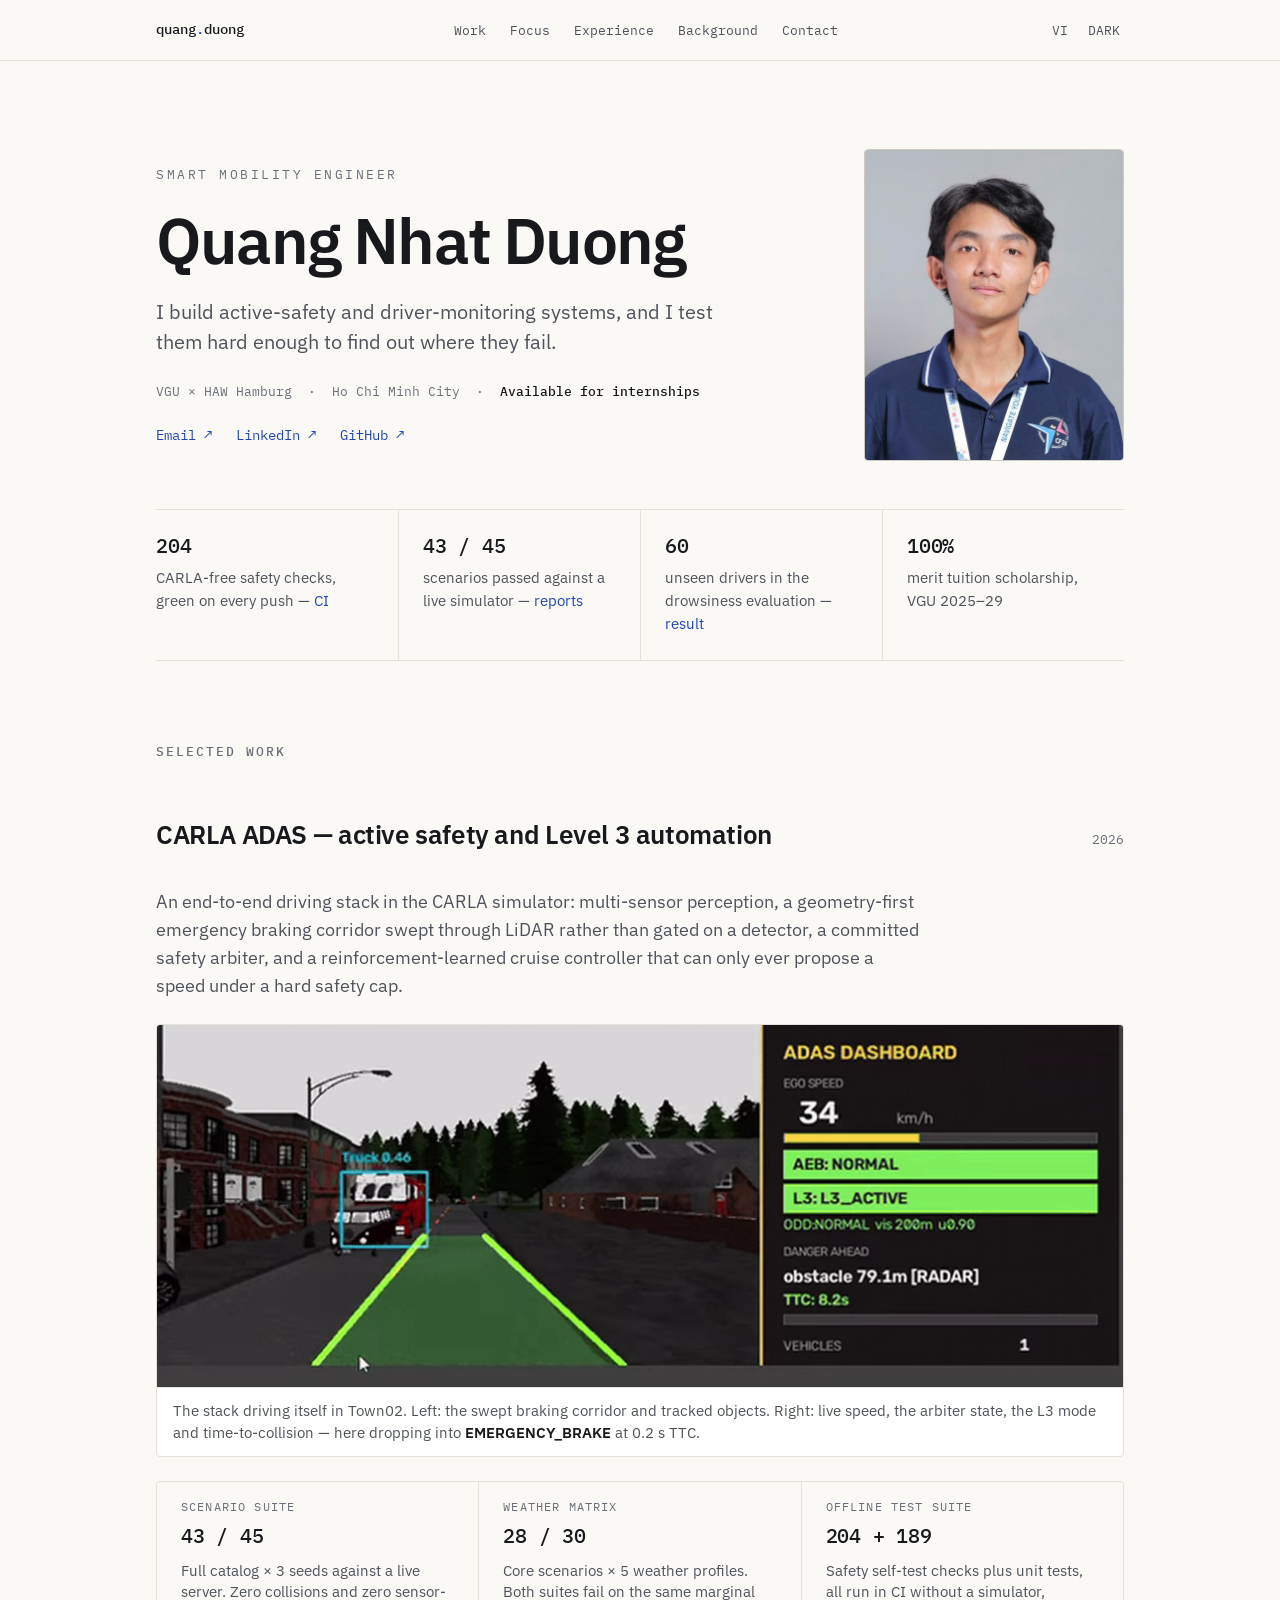
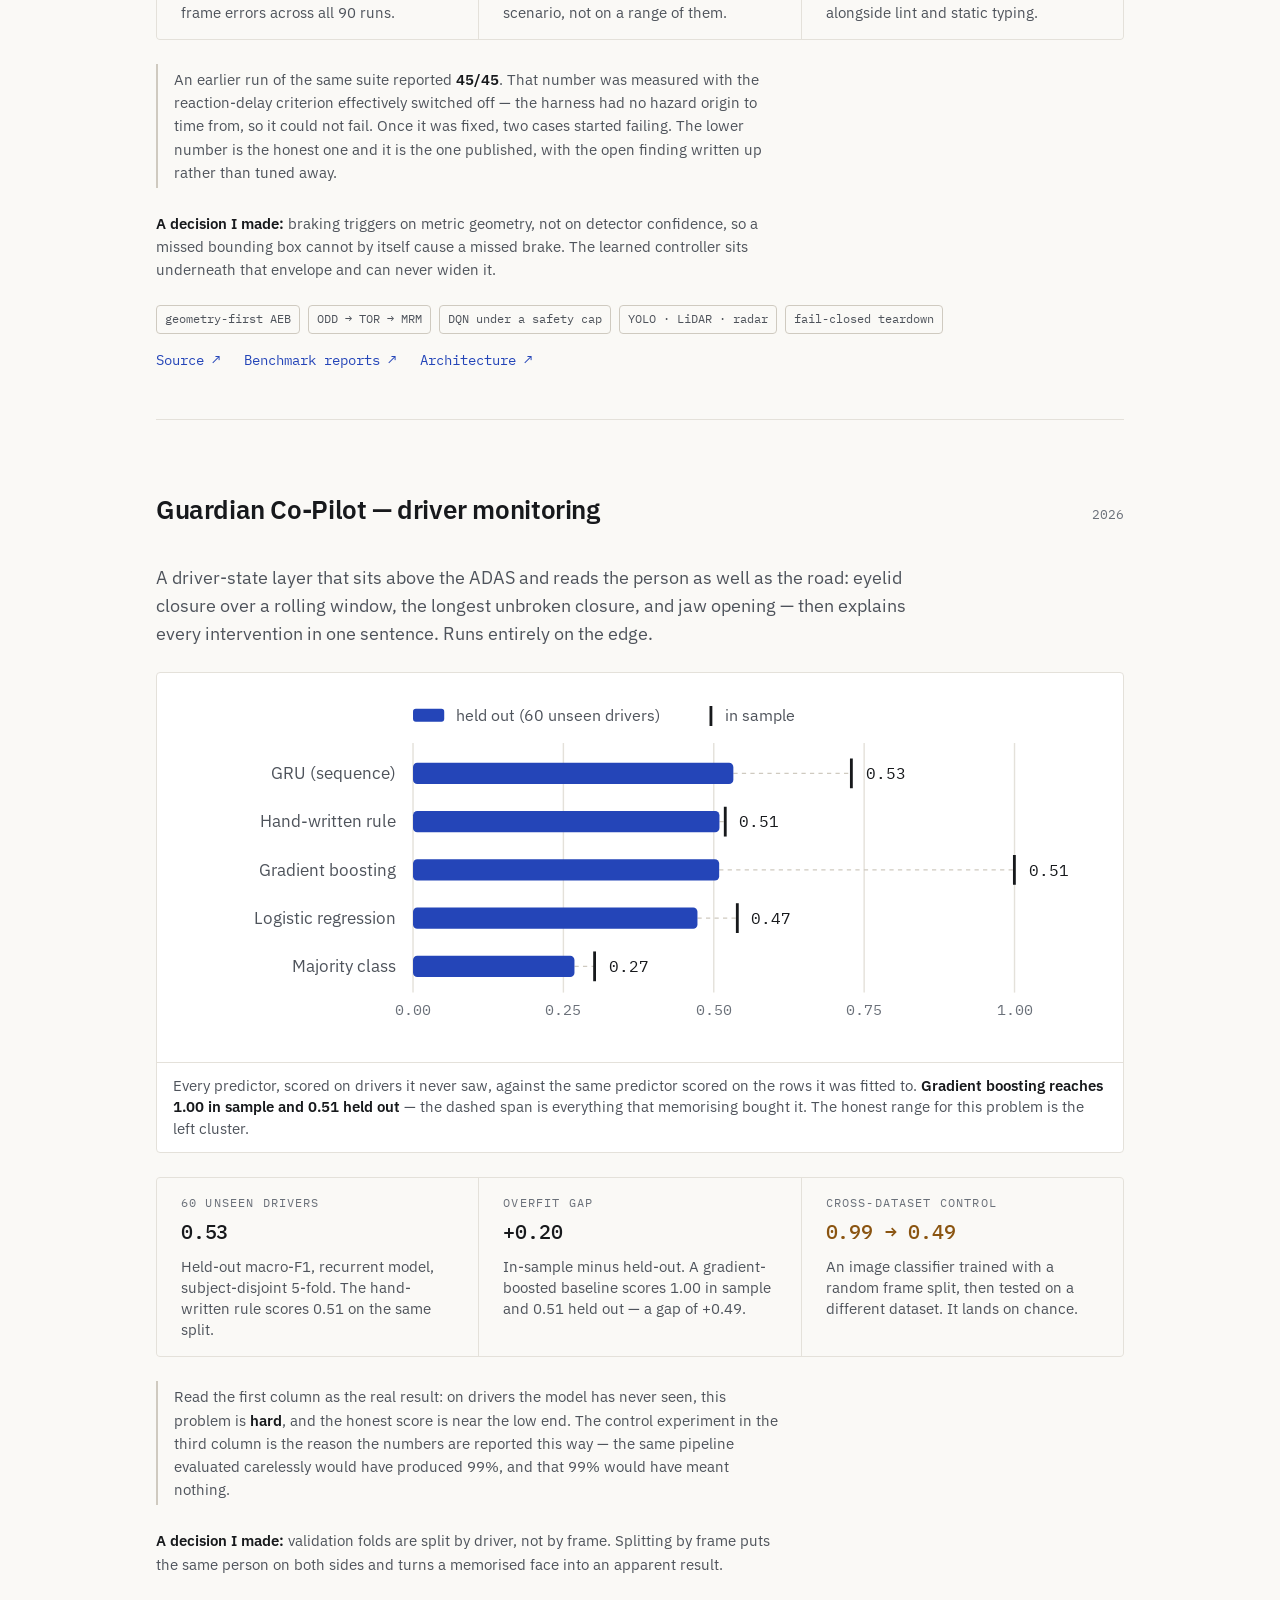
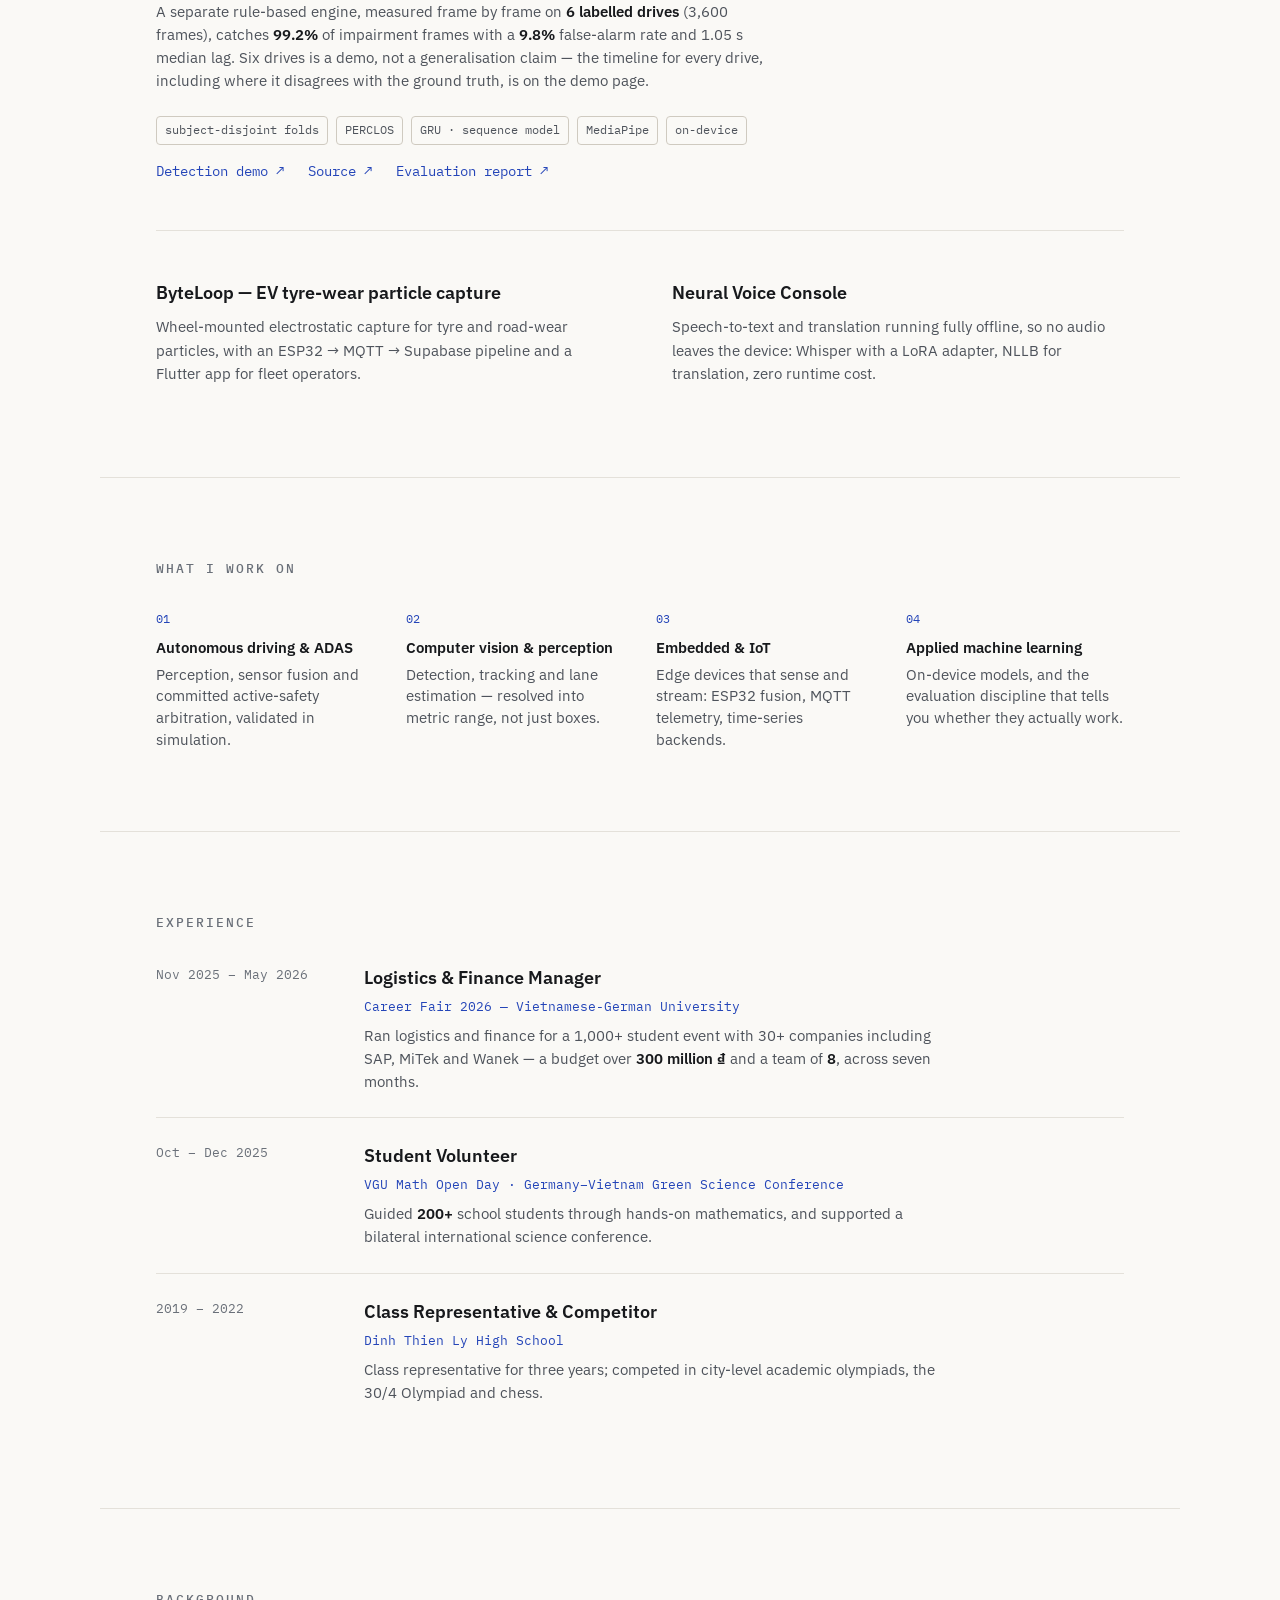
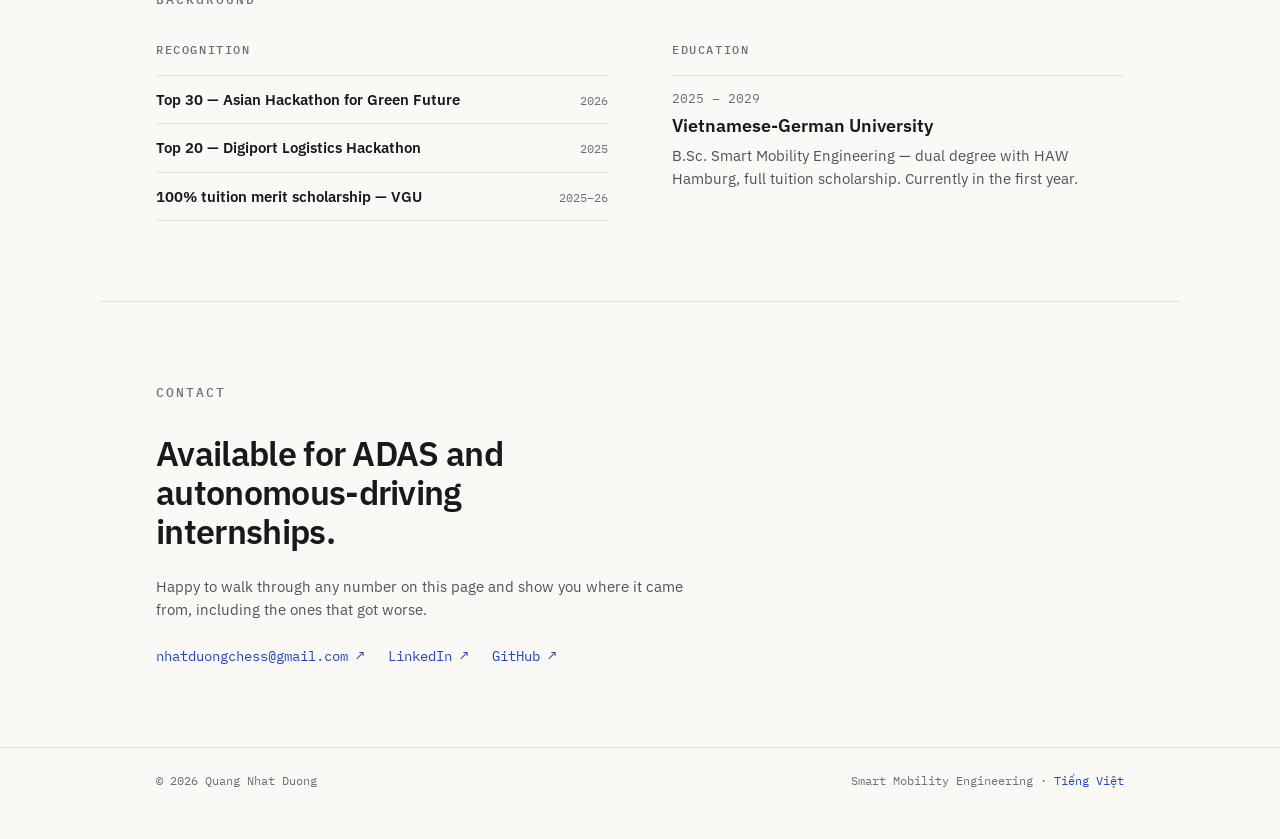
==== commit 0b36b832: "Show the work: demo video on the CARLA card, overfit chart on Guardian The previous pass got the wor" ====
--- a/en.html
+++ b/en.html
@@ -45,7 +45,7 @@
       </div>
     </div>
     <div class="hero-portrait">
-      <img src="assets/portrait.jpg" alt="Portrait of Quang Nhat Duong" width="280" height="336">
+      <img src="assets/portrait-crop.jpg" alt="Portrait of Quang Nhat Duong" width="260" height="312">
     </div>
   </div>
 </header>
@@ -90,6 +90,17 @@
         safety arbiter, and a reinforcement-learned cruise controller that can only ever propose a speed under a
         hard safety cap.</p>
 
+      <figure class="figure">
+        <video autoplay muted loop playsinline poster="assets/carla-demo-poster.jpg"
+               width="960" height="360" aria-label="The stack driving in CARLA: lane corridor, tracked vehicles and pedestrians, and the ADAS dashboard entering EMERGENCY_BRAKE as time-to-collision falls.">
+          <source src="assets/carla-demo.webm" type="video/webm">
+          <source src="assets/carla-demo.mp4" type="video/mp4">
+        </video>
+        <figcaption class="figure-cap">The stack driving itself in Town02. Left: the swept braking
+          corridor and tracked objects. Right: live speed, the arbiter state, the L3 mode and
+          time-to-collision — here dropping into <b>EMERGENCY_BRAKE</b> at 0.2&nbsp;s TTC.</figcaption>
+      </figure>
+
       <div class="metrics">
         <div class="metric">
           <div class="m-k">Scenario suite</div>
@@ -140,6 +151,14 @@
       <p class="case-lede">A driver-state layer that sits above the ADAS and reads the person as well as the road:
         eyelid closure over a rolling window, the longest unbroken closure, and jaw opening — then explains every
         intervention in one sentence. Runs entirely on the edge.</p>
+
+      <figure class="figure">
+        <div class="chart"><svg xmlns="http://www.w3.org/2000/svg" viewBox="0 0 664 252" width="100%" role="img" aria-label="Held-out macro-F1 against in-sample macro-F1 for five predictors on 60 unseen drivers. Gradient boosting scores 1.00 in sample and 0.51 held out; the GRU scores 0.73 and 0.53; the hand-written rule 0.52 and 0.51."><style>.g-ink{fill:var(--ink,#17191C)}.g-sub{fill:var(--sub,#4E535B)}.g-faint{fill:var(--faint,#6A7079)}.g-bar{fill:var(--accent,#2445B8)}.g-tick{stroke:var(--ink,#17191C)}.g-grid{stroke:var(--line,#E4E1DA)}.g-span{stroke:var(--line-2,#CFCAC0)}</style><line x1="172.0" y1="38" x2="172.0" y2="214" class="g-grid" stroke-width="1"/><text x="172.0" y="230" font-size="10.5" text-anchor="middle" class="g-faint" font-family="IBM Plex Mono, monospace">0.00</text><line x1="278.0" y1="38" x2="278.0" y2="214" class="g-grid" stroke-width="1"/><text x="278.0" y="230" font-size="10.5" text-anchor="middle" class="g-faint" font-family="IBM Plex Mono, monospace">0.25</text><line x1="384.0" y1="38" x2="384.0" y2="214" class="g-grid" stroke-width="1"/><text x="384.0" y="230" font-size="10.5" text-anchor="middle" class="g-faint" font-family="IBM Plex Mono, monospace">0.50</text><line x1="490.0" y1="38" x2="490.0" y2="214" class="g-grid" stroke-width="1"/><text x="490.0" y="230" font-size="10.5" text-anchor="middle" class="g-faint" font-family="IBM Plex Mono, monospace">0.75</text><line x1="596.0" y1="38" x2="596.0" y2="214" class="g-grid" stroke-width="1"/><text x="596.0" y="230" font-size="10.5" text-anchor="middle" class="g-faint" font-family="IBM Plex Mono, monospace">1.00</text><text x="160" y="63.5" font-size="12" text-anchor="end" class="g-sub">GRU (sequence)</text><line x1="397.8" y1="59.5" x2="481.0" y2="59.5" class="g-span" stroke-width="1" stroke-dasharray="3 3"/><rect x="172" y="52" width="225.8" height="15" rx="3" class="g-bar"><title>GRU (sequence): held out 0.53, in sample 0.73</title></rect><line x1="481.0" y1="49" x2="481.0" y2="70" class="g-tick" stroke-width="2"/><text x="491.0" y="63.5" font-size="11.5" class="g-ink" font-family="IBM Plex Mono, monospace">0.53</text><text x="160" y="97.5" font-size="12" text-anchor="end" class="g-sub">Hand-written rule</text><line x1="388.0" y1="93.5" x2="392.1" y2="93.5" class="g-span" stroke-width="1" stroke-dasharray="3 3"/><rect x="172" y="86" width="216.0" height="15" rx="3" class="g-bar"><title>Hand-written rule: held out 0.51, in sample 0.52</title></rect><line x1="392.1" y1="83" x2="392.1" y2="104" class="g-tick" stroke-width="2"/><text x="402.1" y="97.5" font-size="11.5" class="g-ink" font-family="IBM Plex Mono, monospace">0.51</text><text x="160" y="131.5" font-size="12" text-anchor="end" class="g-sub">Gradient boosting</text><line x1="387.8" y1="127.5" x2="595.9" y2="127.5" class="g-span" stroke-width="1" stroke-dasharray="3 3"/><rect x="172" y="120" width="215.8" height="15" rx="3" class="g-bar"><title>Gradient boosting: held out 0.51, in sample 1.00</title></rect><line x1="595.9" y1="117" x2="595.9" y2="138" class="g-tick" stroke-width="2"/><text x="605.9" y="131.5" font-size="11.5" class="g-ink" font-family="IBM Plex Mono, monospace">0.51</text><text x="160" y="165.5" font-size="12" text-anchor="end" class="g-sub">Logistic regression</text><line x1="372.5" y1="161.5" x2="400.6" y2="161.5" class="g-span" stroke-width="1" stroke-dasharray="3 3"/><rect x="172" y="154" width="200.5" height="15" rx="3" class="g-bar"><title>Logistic regression: held out 0.47, in sample 0.54</title></rect><line x1="400.6" y1="151" x2="400.6" y2="172" class="g-tick" stroke-width="2"/><text x="410.6" y="165.5" font-size="11.5" class="g-ink" font-family="IBM Plex Mono, monospace">0.47</text><text x="160" y="199.5" font-size="12" text-anchor="end" class="g-sub">Majority class</text><line x1="285.8" y1="195.5" x2="300.0" y2="195.5" class="g-span" stroke-width="1" stroke-dasharray="3 3"/><rect x="172" y="188" width="113.8" height="15" rx="3" class="g-bar"><title>Majority class: held out 0.27, in sample 0.30</title></rect><line x1="300.0" y1="185" x2="300.0" y2="206" class="g-tick" stroke-width="2"/><text x="310.0" y="199.5" font-size="11.5" class="g-ink" font-family="IBM Plex Mono, monospace">0.27</text><rect x="172" y="14" width="22" height="9" rx="2" class="g-bar"/><text x="202" y="22.5" font-size="11.5" class="g-sub">held out (60 unseen drivers)</text><line x1="382" y1="12" x2="382" y2="26" class="g-tick" stroke-width="2"/><text x="392" y="22.5" font-size="11.5" class="g-sub">in sample</text></svg></div>
+        <figcaption class="figure-cap">Every predictor, scored on drivers it never saw, against the
+          same predictor scored on the rows it was fitted to. <b>Gradient boosting reaches 1.00 in
+          sample and 0.51 held out</b> — the dashed span is everything that memorising bought it.
+          The honest range for this problem is the left cluster.</figcaption>
+      </figure>
 
       <div class="metrics">
         <div class="metric">
--- a/styles.css
+++ b/styles.css
@@ -111,7 +111,7 @@
 
 /* ---- hero ------------------------------------------------------- */
 .hero{padding-block:clamp(48px,8vw,88px) var(--s7);}
-.hero-grid{display:grid;grid-template-columns:1fr 280px;gap:clamp(32px,6vw,72px);align-items:center;}
+.hero-grid{display:grid;grid-template-columns:1fr 260px;gap:clamp(32px,6vw,72px);align-items:center;}
 .hero-name{font-size:var(--fs-display);line-height:1.02;letter-spacing:-.028em;
            font-weight:600;margin:var(--s5) 0;}
 .hero-lead{font-size:var(--fs-lg);line-height:1.5;color:var(--sub);max-width:50ch;margin:0 0 var(--s5);}
@@ -119,7 +119,7 @@
 .hero-meta b{color:var(--ink);font-weight:500;}
 .hero-links{display:flex;flex-wrap:wrap;gap:var(--s5);font-family:var(--mono);font-size:var(--fs-mono);}
 .hero-portrait{justify-self:center;}
-.hero-portrait img{width:280px;height:336px;object-fit:cover;object-position:center 15%;
+.hero-portrait img{width:260px;height:312px;object-fit:cover;object-position:center;
                    border:1px solid var(--line-2);border-radius:var(--radius);}
 @media (max-width:760px){
   .hero-grid{grid-template-columns:1fr;gap:var(--s6);}
@@ -158,6 +158,15 @@
 .sec-label{font-family:var(--mono);font-size:var(--fs-mono-sm);letter-spacing:.16em;
            text-transform:uppercase;color:var(--faint);font-weight:500;margin:0 0 var(--s6);}
 
+/* ---- figures: the work, not a description of the work ----------- */
+.figure{margin:0 0 var(--s5);border:1px solid var(--line);border-radius:var(--radius);
+        overflow:hidden;background:var(--surface);}
+.figure video,.figure img{width:100%;height:auto;display:block;}
+.figure .chart{padding:var(--s4) var(--s3) var(--s2);}
+.figure-cap{font-size:var(--fs-sm);color:var(--sub);padding:var(--s3) var(--s4);
+            border-top:1px solid var(--line);line-height:1.5;}
+.figure-cap b{color:var(--ink);font-weight:600;}
+
 /* ---- case-study cards ------------------------------------------- */
 .case + .case{margin-top:var(--s7);padding-top:var(--s7);border-top:1px solid var(--line);}
 .case-head{display:flex;justify-content:space-between;align-items:baseline;
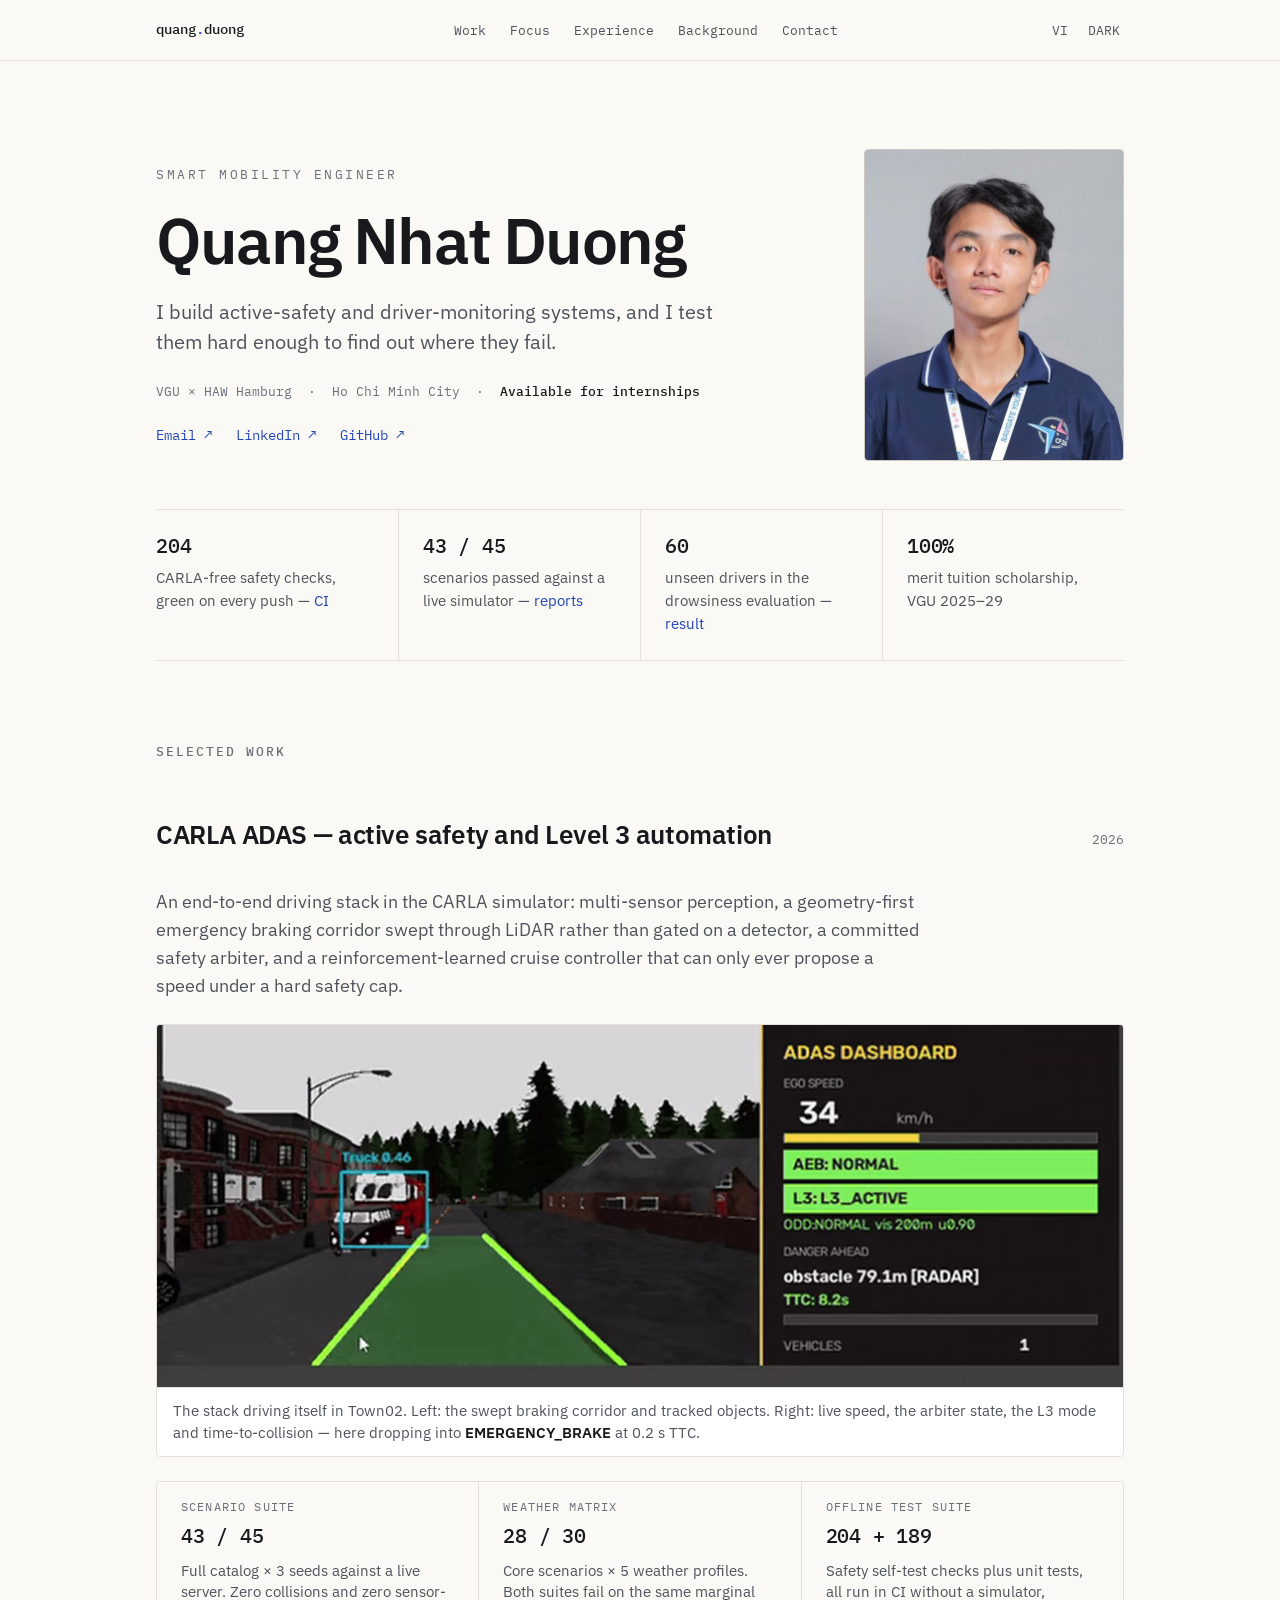
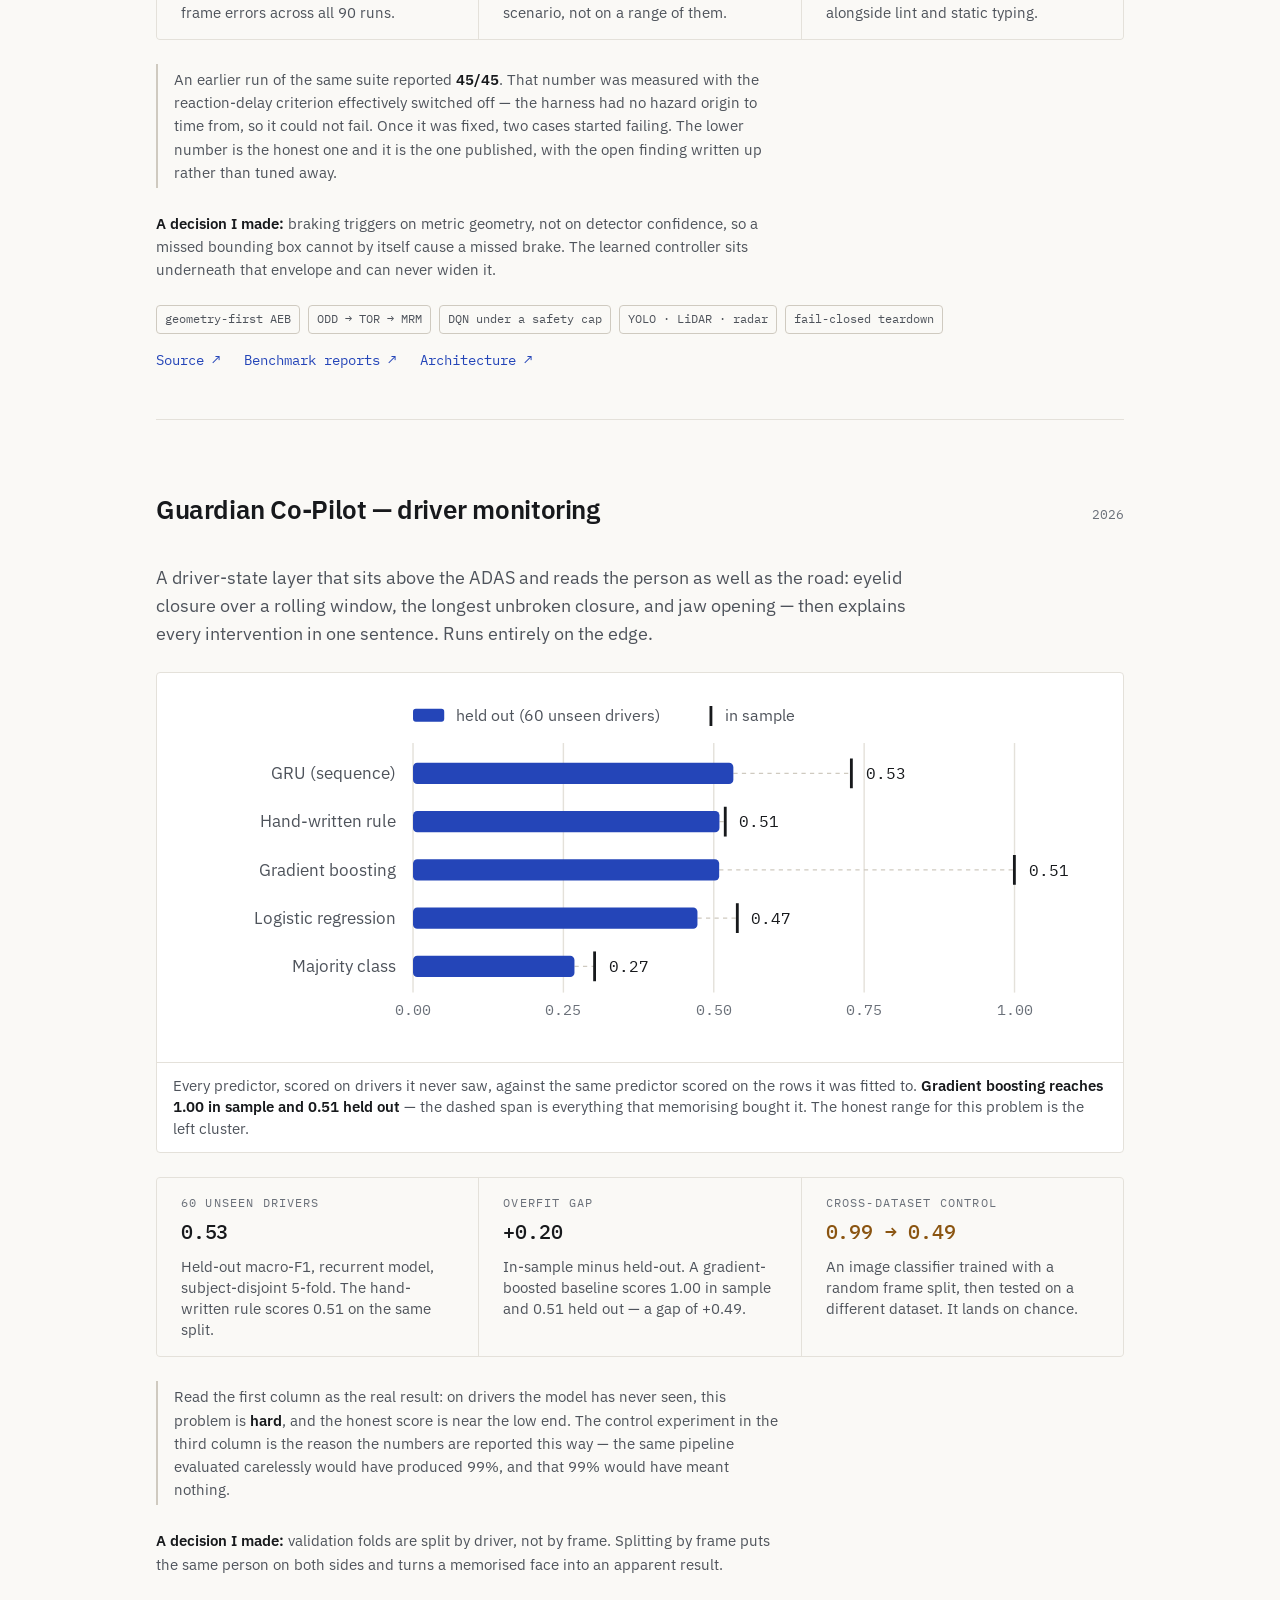
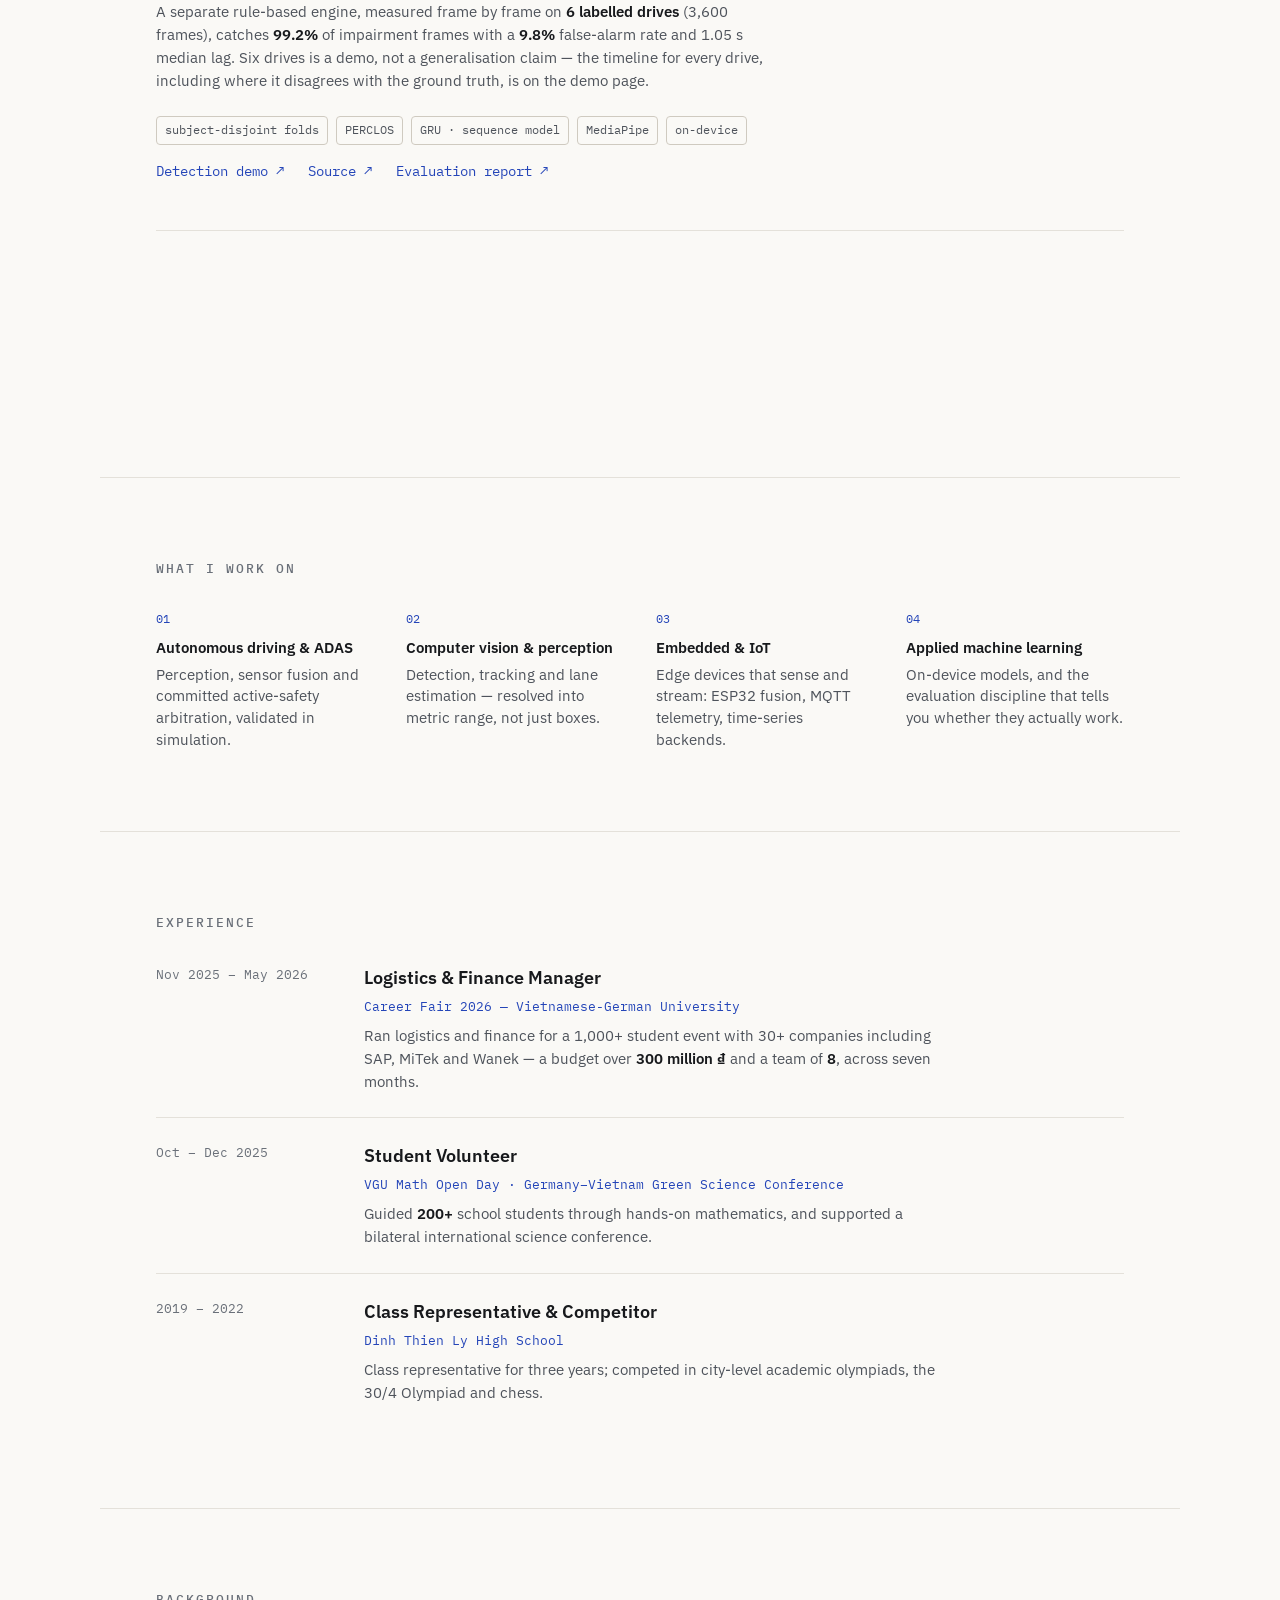
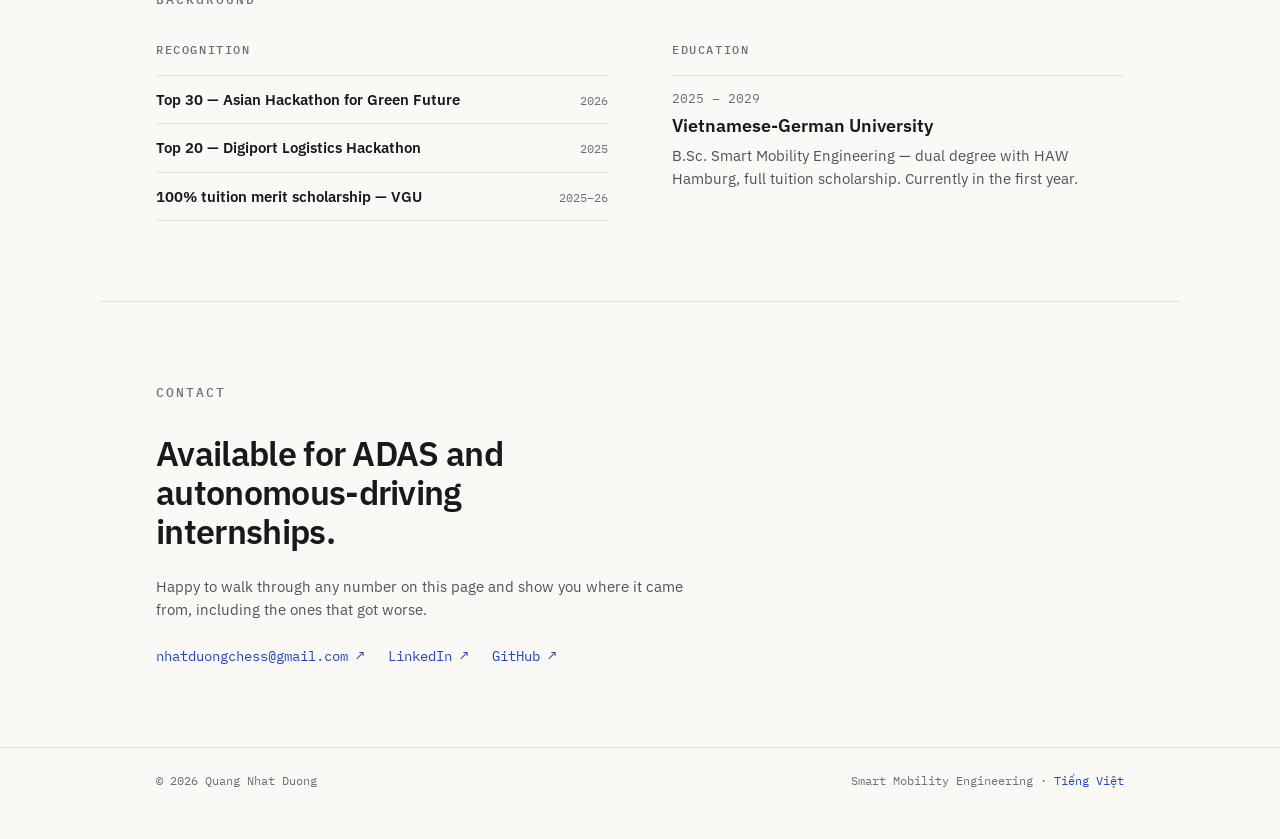
==== commit 887ed220: "Add motion, with the failure modes tested rather than assumed Scroll reveal, a hero entrance stagger" ====
--- a/en.html
+++ b/en.html
@@ -318,5 +318,6 @@
 </footer>
 
 <script src="app.js"></script>
+<script src="motion.js"></script>
 </body>
 </html>
--- a/styles.css
+++ b/styles.css
@@ -258,3 +258,89 @@
 .foot-inner{display:flex;justify-content:space-between;gap:var(--s4);flex-wrap:wrap;
             padding-block:var(--s5) var(--s7);font-family:var(--mono);
             font-size:var(--fs-mono-xs);color:var(--faint);}
+
+/* ============================================================
+   Motion
+
+   One rule governs everything below: the *resting* state is the
+   state the element is in when nothing has run. Animation only
+   delays arrival; it never creates it. So a page with JavaScript
+   disabled, a browser that fails to fire IntersectionObserver, and
+   a reader with prefers-reduced-motion all see a complete page -
+   none of them see blank space where a paragraph should be.
+
+   That is why the hidden state is applied by `html.js [data-rise]`
+   rather than by `[data-rise]` alone: only a script that has
+   already run can add the `js` class, so the only way to be hidden
+   is for the machinery that un-hides you to be running.
+   ============================================================ */
+
+/* Entrance: used by the hero on load and by sections on scroll. */
+html.js [data-rise]{opacity:0;transform:translateY(12px);}
+html.js [data-rise].is-in{
+  opacity:1;transform:none;
+  transition:opacity .45s cubic-bezier(.22,.61,.36,1),
+             transform .45s cubic-bezier(.22,.61,.36,1);
+  transition-delay:var(--rise-delay,0ms);
+}
+
+/* Chart: bars grow from the axis, then the reference ticks, the gap spans
+   and the value labels land on top of them.
+
+   transform-box:fill-box is load-bearing. Without it an SVG element's
+   transform-origin resolves against the nearest SVG viewport rather than the
+   element's own box, so `left center` is the left edge of the *chart*, not of
+   the bar - every bar grows from the wrong place and sweeps across the row
+   labels on its way out. */
+html.js .chart [class~="g-bar"]{
+  transform:scaleX(0);transform-box:fill-box;transform-origin:left center;
+}
+html.js .chart .g-tick,
+html.js .chart .g-span,
+html.js .chart text[font-family]{opacity:0;}
+html.js .chart.is-in [class~="g-bar"]{
+  transform:none;transition:transform .7s cubic-bezier(.22,.61,.36,1);
+  transition-delay:calc(var(--i,0) * 70ms);
+}
+html.js .chart.is-in .g-tick,
+html.js .chart.is-in .g-span{
+  opacity:1;transition:opacity .3s ease;
+  transition-delay:calc(420ms + var(--i,0) * 70ms);
+}
+html.js .chart.is-in text[font-family]{opacity:1;transition:opacity .4s ease .5s;}
+
+/* Theme change: cross-fade rather than snap. Scoped to the properties
+   that actually change, so it never lands on transform or opacity. */
+html.theme-shift,html.theme-shift *{
+  transition:background-color .22s ease,color .22s ease,
+             border-color .22s ease,fill .22s ease,stroke .22s ease !important;
+}
+
+/* Micro-interactions. */
+.hero-links a,.sources a,.links a,.ev a{
+  position:relative;transition:color .18s ease;
+}
+.hero-links a::after,.sources a::after,.links a::after{
+  content:"";position:absolute;left:0;right:100%;bottom:-3px;height:1px;
+  background:currentColor;transition:right .28s cubic-bezier(.22,.61,.36,1);
+}
+.hero-links a:hover::after,.sources a:hover::after,.links a:hover::after{right:0;}
+.case{transition:transform .3s cubic-bezier(.22,.61,.36,1);}
+.chip{transition:border-color .2s ease,color .2s ease;}
+.chip:hover{border-color:var(--faint);color:var(--ink);}
+.figure{transition:border-color .3s ease;}
+.case:hover .figure{border-color:var(--line-2);}
+.topbar{transition:box-shadow .25s ease,border-color .25s ease;}
+.topbar.is-stuck{box-shadow:0 1px 16px rgba(0,0,0,.09);}
+:root[data-theme="dark"] .topbar.is-stuck,
+:root:not([data-theme="light"]) .topbar.is-stuck{box-shadow:0 1px 20px rgba(0,0,0,.5);}
+
+/* Everything above is opt-in motion; this turns all of it off and
+   leaves the resting state, which is the finished page. */
+@media (prefers-reduced-motion: reduce){
+  html.js [data-rise],html.js [data-rise].is-in{opacity:1;transform:none;transition:none;}
+  html.js .chart [class~="g-bar"]{transform:none;}
+  html.js .chart .g-tick,html.js .chart .g-span,
+  html.js .chart text[font-family]{opacity:1;}
+  .hero-links a::after,.sources a::after,.links a::after{display:none;}
+}
